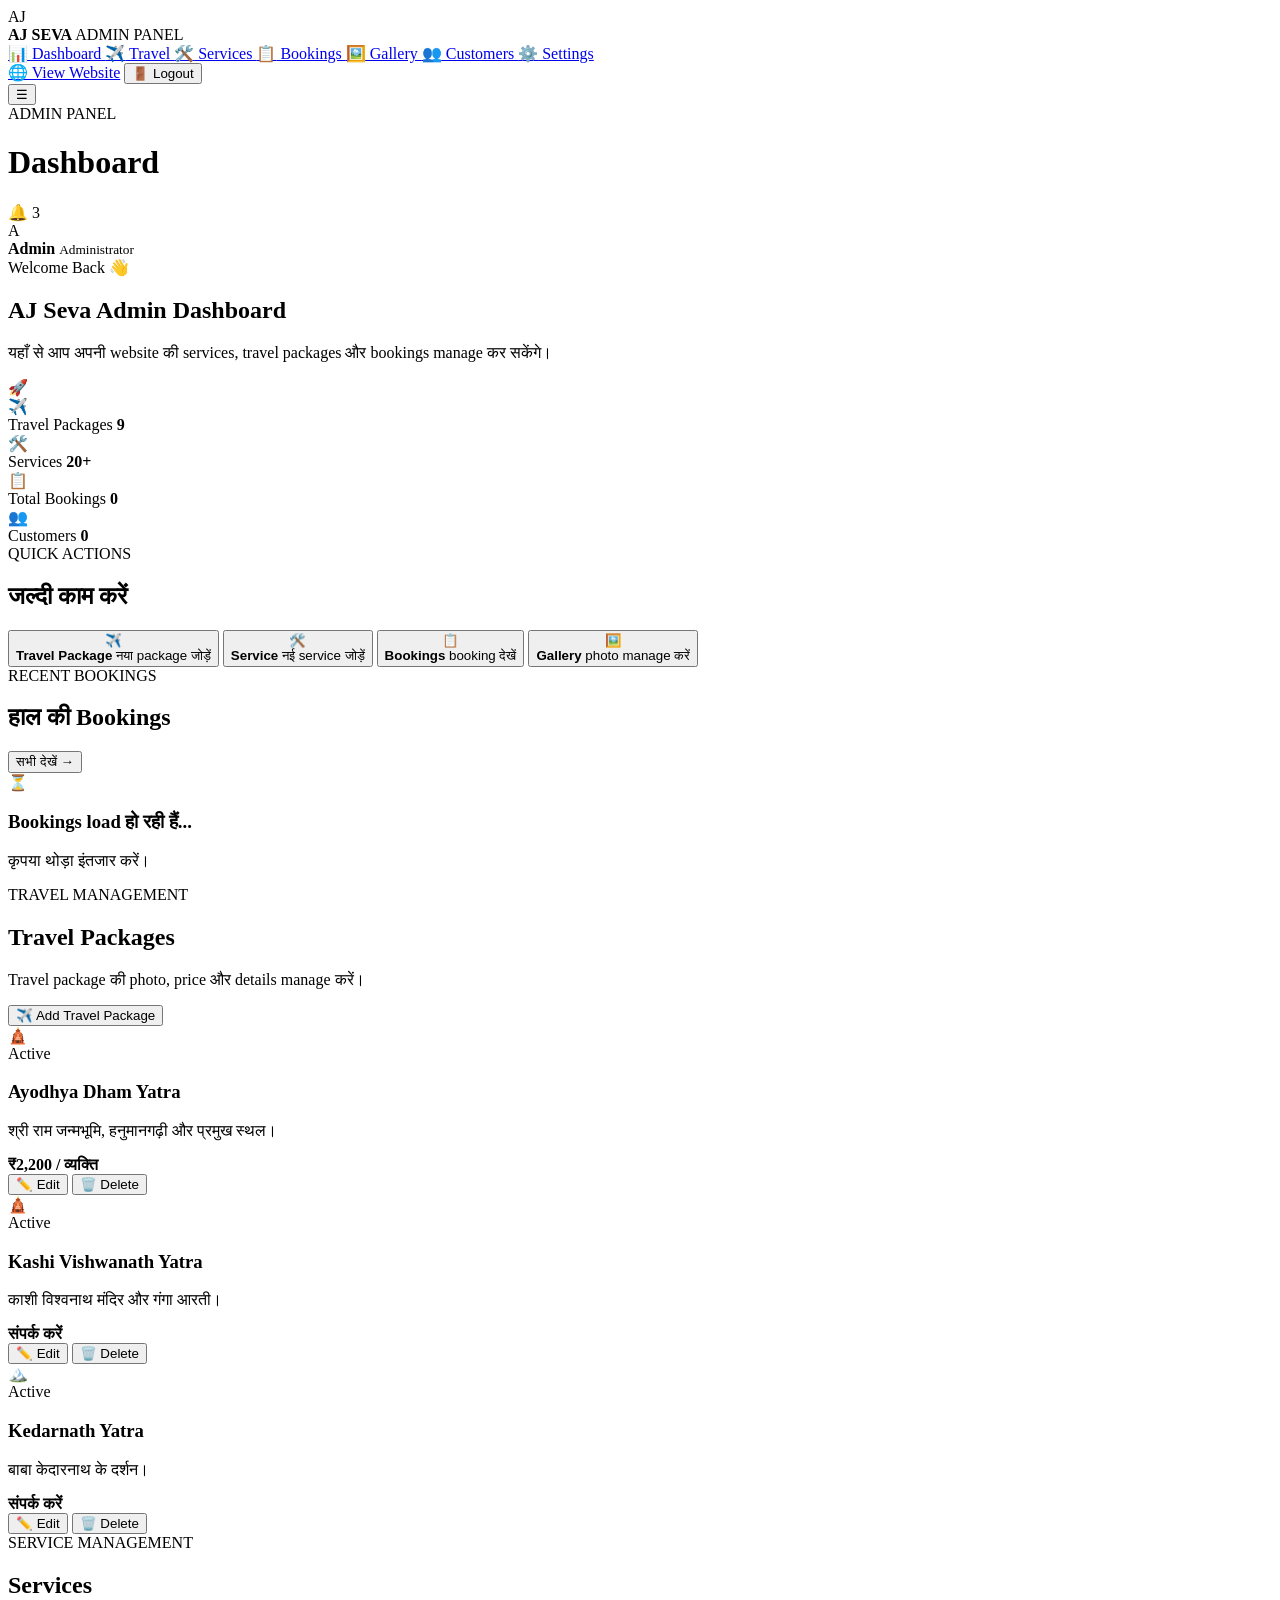
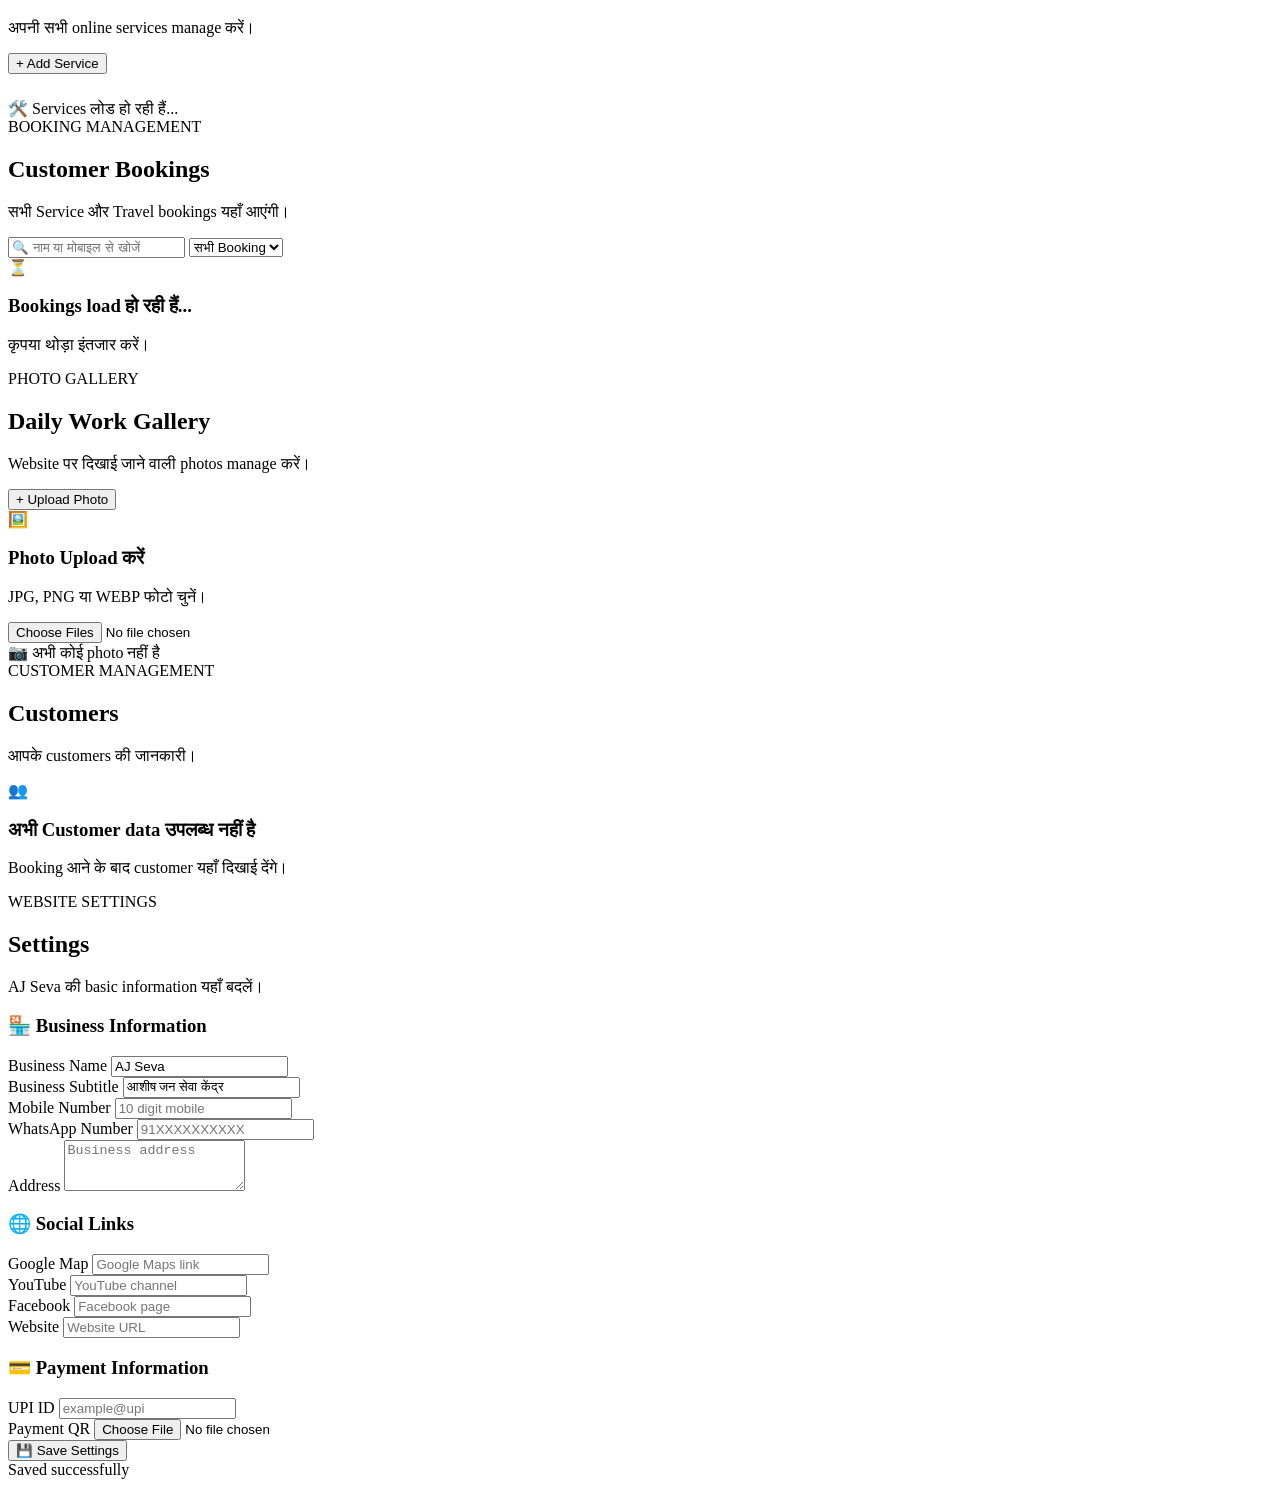
==== admin.html @ e442d659 "Add files via upload" ====
<!DOCTYPE html>
<html lang="hi">

<head>
    <meta charset="UTF-8">
    <meta name="viewport" content="width=device-width, initial-scale=1.0">
    <title>AJ Seva Admin Panel</title>
    <meta name="description" content="AJ Seva Admin Panel">
    <link rel="stylesheet" href="CSS/admin.css">
</head>

<body>

<!-- =====================================================
     ADMIN SIDEBAR
===================================================== -->
<aside class="admin-sidebar" id="adminSidebar">
    <div class="admin-logo">
        <div class="admin-logo-icon">AJ</div>
        <div>
            <strong>AJ SEVA</strong>
            <span>ADMIN PANEL</span>
        </div>
    </div>

    <nav class="admin-nav">
        <a href="#dashboard" class="admin-nav-link active" data-page="dashboard">
            <span>📊</span> Dashboard
        </a>
        <a href="#travel" class="admin-nav-link" data-page="travel">
            <span>✈️</span> Travel
        </a>
        <a href="#services" class="admin-nav-link" data-page="services">
            <span>🛠️</span> Services
        </a>
        <a href="#bookings" class="admin-nav-link" data-page="bookings">
            <span>📋</span> Bookings
        </a>
        <a href="#gallery" class="admin-nav-link" data-page="gallery">
            <span>🖼️</span> Gallery
        </a>
        <a href="#customers" class="admin-nav-link" data-page="customers">
            <span>👥</span> Customers
        </a>
        <a href="#settings" class="admin-nav-link" data-page="settings">
            <span>⚙️</span> Settings
        </a>
    </nav>

    <div class="admin-sidebar-bottom">
        <a href="index.html" target="_blank">🌐 View Website</a>
        <button type="button" id="logoutBtn">🚪 Logout</button>
    </div>
</aside>


<!-- =====================================================
     MAIN AREA
===================================================== -->
<main class="admin-main">

    <!-- =================================================
         TOP BAR
    ================================================== -->
    <header class="admin-topbar">
        <button type="button" class="sidebar-toggle" id="sidebarToggle">☰</button>
        <div class="admin-page-title">
            <span>ADMIN PANEL</span>
            <h1 id="pageTitle">Dashboard</h1>
        </div>

        <div class="admin-profile">
            <div class="admin-notification">
                🔔
                <span>3</span>
            </div>
            <div class="admin-user">
                <div class="admin-user-avatar">A</div>
                <div>
                    <strong>Admin</strong>
                    <small>Administrator</small>
                </div>
            </div>
        </div>
    </header>


    <!-- =================================================
         CONTENT
    ================================================== -->
    <div class="admin-content">

        <!-- =================================================
             DASHBOARD PAGE
        ================================================== -->
        <section class="admin-page active" id="page-dashboard">
            <div class="welcome-box">
                <div>
                    <span>Welcome Back 👋</span>
                    <h2>AJ Seva Admin Dashboard</h2>
                    <p>यहाँ से आप अपनी website की services, travel packages और bookings manage कर सकेंगे।</p>
                </div>
                <div class="welcome-icon">🚀</div>
            </div>

            <!-- STAT CARDS -->
            <div class="stats-grid">
                <div class="stat-card">
                    <div class="stat-icon travel">✈️</div>
                    <div>
                        <span>Travel Packages</span>
                        <strong id="travelCount">9</strong>
                    </div>
                </div>
                <div class="stat-card">
                    <div class="stat-icon services">🛠️</div>
                    <div>
                        <span>Services</span>
                        <strong id="serviceCount">20+</strong>
                    </div>
                </div>
                <div class="stat-card">
                    <div class="stat-icon bookings">📋</div>
                    <div>
                        <span>Total Bookings</span>
                        <strong id="bookingCount">0</strong>
                    </div>
                </div>
                <div class="stat-card">
                    <div class="stat-icon customers">👥</div>
                    <div>
                        <span>Customers</span>
                        <strong id="customerCount">0</strong>
                    </div>
                </div>
            </div>

            <!-- QUICK ACTIONS -->
            <div class="section-heading">
                <div>
                    <span>QUICK ACTIONS</span>
                    <h2>जल्दी काम करें</h2>
                </div>
            </div>

            <div class="quick-grid">
                <button type="button" class="quick-card" data-page="travel">
                    <div>✈️</div>
                    <strong>Travel Package</strong>
                    <span>नया package जोड़ें</span>
                </button>
                <button type="button" class="quick-card" data-page="services">
                    <div>🛠️</div>
                    <strong>Service</strong>
                    <span>नई service जोड़ें</span>
                </button>
                <button type="button" class="quick-card" data-page="bookings">
                    <div>📋</div>
                    <strong>Bookings</strong>
                    <span>booking देखें</span>
                </button>
                <button type="button" class="quick-card" data-page="gallery">
                    <div>🖼️</div>
                    <strong>Gallery</strong>
                    <span>photo manage करें</span>
                </button>
            </div>

            <!-- RECENT BOOKINGS -->
            <div class="section-heading recent-heading">
                <div>
                    <span>RECENT BOOKINGS</span>
                    <h2>हाल की Bookings</h2>
                </div>
                <button type="button" class="view-all-btn" data-page="bookings">सभी देखें →</button>
            </div>

            <div class="table-card" id="dashboardRecentBookings">
    <div class="empty-state">
        <div>⏳</div>
        <h3>Bookings load हो रही हैं...</h3>
        <p>कृपया थोड़ा इंतजार करें।</p>
    </div>
</div>
        </section>


        <!-- =================================================
             TRAVEL PAGE
        ================================================== -->
        <section class="admin-page" id="page-travel">
            <div class="page-header-row">
                <div>
                    <span>TRAVEL MANAGEMENT</span>
                    <h2>Travel Packages</h2>
                    <p>Travel package की photo, price और details manage करें।</p>
                </div>
                <button type="button" class="primary-btn" id="addTravelBtn">
                    ✈️ Add Travel Package
                </button>
            </div>

            <div class="admin-form-card" id="travelFormCard" style="display:none;">
                <div class="form-card-header">
                    <div>
                        <span>NEW PACKAGE</span>
                        <h3>Travel Package जोड़ें</h3>
                    </div>
                    <button type="button" class="close-form" id="closeTravelForm">×</button>
                </div>

                <form id="travelForm">
                    <div class="admin-form-grid">
                        <div class="admin-form-group">
                            <label for="travelName">Package Name *</label>
                            <input type="text" id="travelName" placeholder="जैसे Ayodhya Dham Yatra" required>
                        </div>
                        <div class="admin-form-group">
                            <label for="travelPrice">Price *</label>
                            <input type="number" id="travelPrice" placeholder="2200" required>
                        </div>
                        <div class="admin-form-group">
                            <label for="travelFrom">Starting Place</label>
                            <input type="text" id="travelFrom" placeholder="Ballia">
                        </div>
                        <div class="admin-form-group">
                            <label for="travelLocation">Travel Location</label>
                            <input type="text" id="travelLocation" placeholder="Ayodhya">
                        </div>
                        <div class="admin-form-group full">
                            <label for="travelDescription">Description *</label>
                            <textarea id="travelDescription" rows="4" placeholder="Package की पूरी जानकारी" required></textarea>
                        </div>
                        <div class="admin-form-group">
                            <label for="travelImage">Package Photo</label>
                            <input type="file" id="travelImage" accept="image/*">
                        </div>
                        <div class="admin-form-group">
                            <label for="travelStatus">Status</label>
                            <select id="travelStatus">
                                <option value="active">Active</option>
                                <option value="inactive">Inactive</option>
                            </select>
                        </div>
                    </div>

                    <div class="form-actions">
                        <button type="button" class="secondary-btn" id="cancelTravel">Cancel</button>
                        <button type="submit" class="primary-btn">Save Package</button>
                    </div>
                </form>
            </div>

            <!-- TRAVEL LIST -->
            <div class="admin-list-grid" id="travelList">
                <div class="package-admin-card">
                    <div class="package-admin-image">🛕</div>
                    <div class="package-admin-content">
                        <span class="status active">Active</span>
                        <h3>Ayodhya Dham Yatra</h3>
                        <p>श्री राम जन्मभूमि, हनुमानगढ़ी और प्रमुख स्थल।</p>
                        <strong>₹2,200 / व्यक्ति</strong>
                        <div class="card-actions">
                            <button type="button">✏️ Edit</button>
                            <button type="button" class="delete-btn">🗑️ Delete</button>
                        </div>
                    </div>
                </div>

                <div class="package-admin-card">
                    <div class="package-admin-image">🛕</div>
                    <div class="package-admin-content">
                        <span class="status active">Active</span>
                        <h3>Kashi Vishwanath Yatra</h3>
                        <p>काशी विश्वनाथ मंदिर और गंगा आरती।</p>
                        <strong>संपर्क करें</strong>
                        <div class="card-actions">
                            <button type="button">✏️ Edit</button>
                            <button type="button" class="delete-btn">🗑️ Delete</button>
                        </div>
                    </div>
                </div>

                <div class="package-admin-card">
                    <div class="package-admin-image">🏔️</div>
                    <div class="package-admin-content">
                        <span class="status active">Active</span>
                        <h3>Kedarnath Yatra</h3>
                        <p>बाबा केदारनाथ के दर्शन।</p>
                        <strong>संपर्क करें</strong>
                        <div class="card-actions">
                            <button type="button">✏️ Edit</button>
                            <button type="button" class="delete-btn">🗑️ Delete</button>
                        </div>
                    </div>
                </div>
            </div>
        </section>


       <!-- =================================================
     SERVICES PAGE
================================================= -->

<section
    class="admin-page"
    id="page-services"
>

    <div class="page-header-row">

        <div>

            <span>
                SERVICE MANAGEMENT
            </span>

            <h2>
                Services
            </h2>

            <p>
                अपनी सभी online services manage करें।
            </p>

        </div>


        <button
            type="button"
            class="primary-btn"
            id="addServiceBtn"
        >
            + Add Service
        </button>

    </div>


    <!-- =================================================
         ADD / EDIT SERVICE FORM
    ================================================== -->

    <div
        class="admin-form-card"
        id="serviceFormCard"
        style="display:none;"
    >

        <div class="form-card-header">

            <div>

                <span>
                    SERVICE MANAGEMENT
                </span>

                <h3 id="serviceFormTitle">
                    Service जोड़ें
                </h3>

            </div>


            <button
                type="button"
                class="close-form"
                id="closeServiceForm"
            >
                ×
            </button>

        </div>


        <form id="serviceForm">

            <div class="admin-form-grid">


                <!-- SERVICE NAME -->

                <div class="admin-form-group">

                    <label
                        for="serviceName"
                    >
                        Service Name *
                    </label>

                    <input
                        type="text"
                        id="serviceName"
                        placeholder="जैसे PAN Card"
                        required
                    >

                </div>


                <!-- PRICE -->

                <div class="admin-form-group">

                    <label
                        for="servicePrice"
                    >
                        Price
                    </label>

                    <input
                        type="number"
                        id="servicePrice"
                        placeholder="100"
                        min="0"
                    >

                </div>


                <!-- DESCRIPTION -->

                <div
                    class="admin-form-group full"
                >

                    <label
                        for="serviceDescription"
                    >
                        Description
                    </label>

                    <textarea
                        id="serviceDescription"
                        rows="4"
                        placeholder="Service की जानकारी"
                    ></textarea>

                </div>


                <!-- PHOTO -->

                <div
                    class="admin-form-group"
                >

                    <label
                        for="serviceImage"
                    >
                        Service Photo
                    </label>

                    <input
                        type="file"
                        id="serviceImage"
                        accept="image/*"
                    >

                    <small>
                        JPG, PNG या WEBP फोटो चुनें।
                    </small>

                </div>


                <!-- STATUS -->

                <div
                    class="admin-form-group"
                >

                    <label
                        for="serviceStatus"
                    >
                        Status
                    </label>

                    <select
                        id="serviceStatus"
                    >

                        <option
                            value="active"
                        >
                            Active
                        </option>

                        <option
                            value="inactive"
                        >
                            Inactive
                        </option>

                    </select>

                </div>

            </div>


            <!-- FORM BUTTONS -->

            <div class="form-actions">

                <button
                    type="button"
                    class="secondary-btn"
                    id="cancelService"
                >
                    Cancel
                </button>


                <button
                    type="submit"
                    class="primary-btn"
                    id="saveServiceBtn"
                >
                    Save Service
                </button>

            </div>

        </form>

    </div>


    <!-- =================================================
         FIREBASE SERVICES LIST
    ================================================== -->

    <div
        class="admin-list-grid"
        id="servicesList"
        style="margin-top:25px;"
    >

        <div
            class="gallery-placeholder"
        >

            🛠️

            <span>
                Services लोड हो रही हैं...
            </span>

        </div>

    </div>


</section>


        <!-- =================================================
             BOOKINGS PAGE
        ================================================== -->
        <section class="admin-page" id="page-bookings">
            <div class="page-header-row">
                <div>
                    <span>BOOKING MANAGEMENT</span>
                    <h2>Customer Bookings</h2>
                    <p>सभी Service और Travel bookings यहाँ आएंगी।</p>
                </div>
            </div>

            <div class="booking-filters">
                <input type="search" id="bookingSearch" placeholder="🔍 नाम या मोबाइल से खोजें">
                <select id="bookingStatusFilter">
                    <option value="all">सभी Booking</option>
                    <option value="new">New</option>
                    <option value="confirmed">Confirmed</option>
                    <option value="completed">Completed</option>
                    <option value="cancelled">Cancelled</option>
                </select>
            </div>

            <!-- RECENT BOOKINGS -->
<div class="table-card" id="recentBookings">
    <div class="empty-state">
        <div>⏳</div>
        <h3>Bookings load हो रही हैं...</h3>
        <p>कृपया थोड़ा इंतजार करें।</p>
    </div>
</div>
        </section>


        <!-- =================================================
             GALLERY PAGE
        ================================================== -->
        <section class="admin-page" id="page-gallery">
            <div class="page-header-row">
                <div>
                    <span>PHOTO GALLERY</span>
                    <h2>Daily Work Gallery</h2>
                    <p>Website पर दिखाई जाने वाली photos manage करें।</p>
                </div>
                <button type="button" class="primary-btn" id="galleryUploadBtn">+ Upload Photo</button>
            </div>

            <div class="upload-box">
                <div class="upload-icon">🖼️</div>
                <h3>Photo Upload करें</h3>
                <p>JPG, PNG या WEBP फोटो चुनें।</p>
                <input type="file" id="galleryFile" accept="image/*" multiple>
            </div>

            <div class="gallery-admin-grid" id="galleryGrid">
                <div class="gallery-placeholder">
                    📷
                    <span>अभी कोई photo नहीं है</span>
                </div>
            </div>
        </section>


        <!-- =================================================
             CUSTOMERS PAGE
        ================================================== -->
        <section class="admin-page" id="page-customers">
            <div class="page-header-row">
                <div>
                    <span>CUSTOMER MANAGEMENT</span>
                    <h2>Customers</h2>
                    <p>आपके customers की जानकारी।</p>
                </div>
            </div>

            <div class="customer-empty">
                <div>👥</div>
                <h3>अभी Customer data उपलब्ध नहीं है</h3>
                <p>Booking आने के बाद customer यहाँ दिखाई देंगे।</p>
            </div>
        </section>


        <!-- =================================================
             SETTINGS PAGE
        ================================================== -->
        <section class="admin-page" id="page-settings">
            <div class="page-header-row">
                <div>
                    <span>WEBSITE SETTINGS</span>
                    <h2>Settings</h2>
                    <p>AJ Seva की basic information यहाँ बदलें।</p>
                </div>
            </div>

            <div class="settings-card">
                <div class="settings-section">
                    <h3>🏪 Business Information</h3>
                    <div class="admin-form-grid">
                        <div class="admin-form-group">
                            <label for="settingBizName">Business Name</label>
                            <input type="text" id="settingBizName" value="AJ Seva">
                        </div>
                        <div class="admin-form-group">
                            <label for="settingBizSubtitle">Business Subtitle</label>
                            <input type="text" id="settingBizSubtitle" value="आशीष जन सेवा केंद्र">
                        </div>
                        <div class="admin-form-group">
                            <label for="settingMobile">Mobile Number</label>
                            <input type="tel" id="settingMobile" placeholder="10 digit mobile">
                        </div>
                        <div class="admin-form-group">
                            <label for="settingWhatsapp">WhatsApp Number</label>
                            <input type="tel" id="settingWhatsapp" placeholder="91XXXXXXXXXX">
                        </div>
                        <div class="admin-form-group full">
                            <label for="settingAddress">Address</label>
                            <textarea id="settingAddress" rows="3" placeholder="Business address"></textarea>
                        </div>
                    </div>
                </div>

                <div class="settings-section">
                    <h3>🌐 Social Links</h3>
                    <div class="admin-form-grid">
                        <div class="admin-form-group">
                            <label for="settingGmap">Google Map</label>
                            <input type="url" id="settingGmap" placeholder="Google Maps link">
                        </div>
                        <div class="admin-form-group">
                            <label for="settingYoutube">YouTube</label>
                            <input type="url" id="settingYoutube" placeholder="YouTube channel">
                        </div>
                        <div class="admin-form-group">
                            <label for="settingFacebook">Facebook</label>
                            <input type="url" id="settingFacebook" placeholder="Facebook page">
                        </div>
                        <div class="admin-form-group">
                            <label for="settingWebsite">Website</label>
                            <input type="url" id="settingWebsite" placeholder="Website URL">
                        </div>
                    </div>
                </div>

                <div class="settings-section">
                    <h3>💳 Payment Information</h3>
                    <div class="admin-form-grid">
                        <div class="admin-form-group">
                            <label for="settingUpi">UPI ID</label>
                            <input type="text" id="settingUpi" placeholder="example@upi">
                        </div>
                        <div class="admin-form-group">
                            <label for="settingQr">Payment QR</label>
                            <input type="file" id="settingQr" accept="image/*">
                        </div>
                    </div>
                </div>

                <div class="settings-save">
                    <button type="button" class="primary-btn">💾 Save Settings</button>
                </div>
            </div>
        </section>

    </div>
</main>


<!-- =====================================================
     TOAST
===================================================== -->
<div class="admin-toast" id="adminToast">
    <span id="toastMessage">Saved successfully</span>
</div>

<script type="module" src="JS/firebase-config.js"></script>
<script type="module" src="JS/admin.js"></script>

<!-- =========================================================
     AJ SEVA SERVICE DATABASE REPAIR
     - Firebase services collection को सही count करता है
     - पहली बार collection खाली होने पर 25 default services बनाता है
     - Admin Services list को refresh करता है
========================================================= -->
<script type="module">

import {
    db,
    collection,
    getDocs,
    addDoc,
    updateDoc,
    deleteDoc,
    doc,
    serverTimestamp
} from "./JS/firebase-config.js";

const SERVICES_COLLECTION = "services";

const DEFAULT_SERVICES = [
    {
        name: "PAN Card",
        price: 110,
        description: "नया PAN Card / Correction",
        icon: "🪪"
    },
    {
        name: "Aadhaar Card",
        price: 50,
        description: "Aadhaar से संबंधित सेवाएँ",
        icon: "🆔"
    },
    {
        name: "आय प्रमाण पत्र",
        price: 50,
        description: "Income Certificate आवेदन",
        icon: "📄"
    },
    {
        name: "जाति प्रमाण पत्र",
        price: 50,
        description: "Caste Certificate आवेदन",
        icon: "📜"
    },
    {
        name: "निवास प्रमाण पत्र",
        price: 50,
        description: "Residence Certificate आवेदन",
        icon: "🏠"
    },
    {
        name: "वोटर कार्ड",
        price: 50,
        description: "Voter ID आवेदन / Correction",
        icon: "🗳️"
    },
    {
        name: "ई-श्रम कार्ड",
        price: 50,
        description: "e-Shram Card पंजीकरण",
        icon: "👷"
    },
    {
        name: "आयुष्मान कार्ड",
        price: 50,
        description: "Ayushman Card आवेदन / डाउनलोड",
        icon: "🏥"
    },
    {
        name: "आभा कार्ड",
        price: 50,
        description: "ABHA Health ID बनवाएँ",
        icon: "❤️"
    },
    {
        name: "राशन कार्ड",
        price: 100,
        description: "Ration Card आवेदन / Correction",
        icon: "🛒"
    },
    {
        name: "PVC Aadhaar Card",
        price: 100,
        description: "PVC Aadhaar Card Order",
        icon: "💳"
    },
    {
        name: "EPFO / PF सेवा",
        price: 100,
        description: "PF Balance, Claim और Withdrawal सहायता",
        icon: "💼"
    },
    {
        name: "Passport सेवा",
        price: 150,
        description: "Passport आवेदन में सहायता",
        icon: "🛂"
    },
    {
        name: "Driving Licence",
        price: 150,
        description: "Driving Licence आवेदन / Renewal",
        icon: "🚗"
    },
    {
        name: "जन्म प्रमाण पत्र",
        price: 100,
        description: "Birth Certificate आवेदन",
        icon: "👶"
    },
    {
        name: "मृत्यु प्रमाण पत्र",
        price: 100,
        description: "Death Certificate आवेदन",
        icon: "📄"
    },
    {
        name: "पुलिस Character Certificate",
        price: 100,
        description: "Police Character Certificate आवेदन",
        icon: "👮"
    },
    {
        name: "Online FIR",
        price: 100,
        description: "Online FIR आवेदन में सहायता",
        icon: "🚔"
    },
    {
        name: "New Labour Card",
        price: 100,
        description: "Labour Card आवेदन",
        icon: "🧑‍🔧"
    },
    {
        name: "SBM Toilet Application",
        price: 100,
        description: "Swachh Bharat Toilet Application",
        icon: "🚽"
    },
    {
        name: "PM Kisan",
        price: 50,
        description: "PM Kisan Registration / Update",
        icon: "🌾"
    },
    {
        name: "PM Vishwakarma",
        price: 100,
        description: "PM Vishwakarma Registration",
        icon: "🔨"
    },
    {
        name: "Life Certificate",
        price: 100,
        description: "Digital Life Certificate सेवा",
        icon: "📋"
    },
    {
        name: "Resume / Biodata",
        price: 100,
        description: "Professional Resume / Biodata बनवाएँ",
        icon: "📝"
    },
    {
        name: "Railway / Bus / Flight Ticket",
        price: 50,
        description: "Train, Bus और Flight Ticket Booking सहायता",
        icon: "🎫"
    }
];

function escapeHTML(value) {
    return String(value ?? "")
        .replace(/&/g, "&amp;")
        .replace(/</g, "&lt;")
        .replace(/>/g, "&gt;")
        .replace(/"/g, "&quot;")
        .replace(/'/g, "&#039;");
}

function formatPrice(value) {
    const n = Number(value);
    return Number.isFinite(n) && n > 0
        ? "₹" + n.toLocaleString("en-IN")
        : "संपर्क करें";
}

function setServiceCount(count) {
    const el = document.getElementById("serviceCount");
    if (el) {
        el.textContent = String(count);
    }
}

function showToast(message) {
    const toast = document.getElementById("adminToast");
    const msg = document.getElementById("toastMessage");

    if (msg) msg.textContent = message;
    if (toast) {
        toast.classList.add("show");
        setTimeout(() => toast.classList.remove("show"), 2500);
    }
}

async function readServices() {
    const snap = await getDocs(
        collection(db, SERVICES_COLLECTION)
    );

    return snap.docs.map(item => ({
        id: item.id,
        ...item.data()
    }));
}

async function createDefaultServicesIfEmpty() {
    let items = await readServices();

    if (items.length > 0) {
        return items;
    }

    console.log("AJ SEVA: services collection खाली है। 25 services बनाई जा रही हैं...");

    for (const service of DEFAULT_SERVICES) {
        await addDoc(
            collection(db, SERVICES_COLLECTION),
            {
                name: service.name,
                serviceName: service.name,
                title: service.name,
                price: Number(service.price),
                description: service.description,
                serviceDescription: service.description,
                icon: service.icon,
                emoji: service.icon,
                status: "active",
                createdAt: serverTimestamp(),
                updatedAt: serverTimestamp()
            }
        );
    }

    items = await readServices();

    return items;
}

function renderServiceList(items) {
    const list = document.getElementById("servicesList");

    if (!list) return;

    if (!items.length) {
        list.innerHTML = `
            <div class="gallery-placeholder">
                🛠️
                <span>अभी कोई Service उपलब्ध नहीं है</span>
            </div>
        `;
        return;
    }

    const sorted = [...items].sort((a, b) =>
        String(a.name || a.serviceName || a.title || "")
            .localeCompare(
                String(b.name || b.serviceName || b.title || ""),
                "hi"
            )
    );

    list.innerHTML = sorted.map(item => {
        const name =
            item.name ||
            item.serviceName ||
            item.title ||
            "Service";

        const description =
            item.description ||
            item.serviceDescription ||
            item.details ||
            "Service की जानकारी के लिए संपर्क करें।";

        const price = Number(item.price || 0);

        const icon =
            item.icon ||
            item.emoji ||
            "🛠️";

        const status =
            item.status === "inactive"
                ? "inactive"
                : "active";

        return `
            <div class="package-admin-card service-admin-card">

                <div class="package-admin-image">
                    ${escapeHTML(icon)}
                </div>

                <div class="package-admin-content">

                    <span class="status ${status}">
                        ${status === "active" ? "Active" : "Inactive"}
                    </span>

                    <h3>
                        ${escapeHTML(name)}
                    </h3>

                    <p>
                        ${escapeHTML(description)}
                    </p>

                    <strong>
                        ${escapeHTML(formatPrice(price))}
                    </strong>

                    <div class="card-actions">

                        <button
                            type="button"
                            class="aj-edit-service"
                            data-id="${escapeHTML(item.id)}"
                        >
                            ✏️ Edit
                        </button>

                        <button
                            type="button"
                            class="delete-btn aj-delete-service"
                            data-id="${escapeHTML(item.id)}"
                        >
                            🗑️ Delete
                        </button>

                    </div>

                </div>

            </div>
        `;
    }).join("");

    list.querySelectorAll(".aj-edit-service").forEach(button => {
        button.addEventListener("click", () => {
            const item = sorted.find(
                service => service.id === button.dataset.id
            );

            if (!item) return;

            const formCard =
                document.getElementById("serviceFormCard");

            if (formCard) {
                formCard.style.display = "block";
            }

            const title =
                document.getElementById("serviceFormTitle");

            if (title) {
                title.textContent = "Service Edit करें";
            }

            const name =
                document.getElementById("serviceName");

            const price =
                document.getElementById("servicePrice");

            const description =
                document.getElementById("serviceDescription");

            const status =
                document.getElementById("serviceStatus");

            if (name) {
                name.value =
                    item.name ||
                    item.serviceName ||
                    item.title ||
                    "";
            }

            if (price) {
                price.value = Number(item.price || 0);
            }

            if (description) {
                description.value =
                    item.description ||
                    item.serviceDescription ||
                    item.details ||
                    "";
            }

            if (status) {
                status.value =
                    item.status === "inactive"
                        ? "inactive"
                        : "active";
            }

            formCard.dataset.editId = item.id;

            formCard.scrollIntoView({
                behavior: "smooth",
                block: "start"
            });
        });
    });

    list.querySelectorAll(".aj-delete-service").forEach(button => {
        button.addEventListener("click", async () => {

            const item = sorted.find(
                service => service.id === button.dataset.id
            );

            if (!item) return;

            const name =
                item.name ||
                item.serviceName ||
                item.title ||
                "Service";

            if (!confirm(
                `"${name}" Service delete करनी है?`
            )) {
                return;
            }

            button.disabled = true;
            button.textContent = "Deleting...";

            try {
                await deleteDoc(
                    doc(
                        db,
                        SERVICES_COLLECTION,
                        button.dataset.id
                    )
                );

                showToast("Service delete हो गई।");

                await refreshServices();

            } catch (error) {
                console.error("SERVICE DELETE ERROR:", error);
                alert(
                    "Service delete नहीं हो पाई। Firebase Rules check करें।"
                );

                button.disabled = false;
                button.textContent = "🗑️ Delete";
            }
        });
    });
}

async function refreshServices() {
    try {
        const items = await readServices();

        setServiceCount(items.length);

        renderServiceList(items);

        console.log(
            "AJ SEVA SERVICE COUNT:",
            items.length
        );

        return items;
    } catch (error) {
        console.error(
            "AJ SEVA SERVICE READ ERROR:",
            error
        );

        const countEl =
            document.getElementById("serviceCount");

        if (countEl) {
            countEl.textContent = "0";
        }

        const list =
            document.getElementById("servicesList");

        if (list) {
            list.innerHTML = `
                <div class="gallery-placeholder">
                    ⚠️
                    <span>
                        Services load नहीं हो पाईं।
                        Firebase Rules / connection check करें।
                    </span>
                </div>
            `;
        }

        return [];
    }
}

/* =========================================================
   SERVICE FORM SAVE
========================================================= */

function installServiceFormFix() {
    const form =
        document.getElementById("serviceForm");

    if (!form || form.dataset.ajRepairInstalled === "1") {
        return;
    }

    form.dataset.ajRepairInstalled = "1";

    form.addEventListener("submit", async event => {

        event.preventDefault();

        const nameInput =
            document.getElementById("serviceName");

        const priceInput =
            document.getElementById("servicePrice");

        const descriptionInput =
            document.getElementById("serviceDescription");

        const statusInput =
            document.getElementById("serviceStatus");

        const formCard =
            document.getElementById("serviceFormCard");

        const saveButton =
            document.getElementById("saveServiceBtn");

        const name =
            nameInput?.value.trim() || "";

        const price =
            Number(priceInput?.value || 0);

        const description =
            descriptionInput?.value.trim() || "";

        const status =
            statusInput?.value || "active";

        const editId =
            formCard?.dataset?.editId || "";

        if (!name) {
            alert("Service Name डालें।");
            return;
        }

        if (!Number.isFinite(price) || price < 0) {
            alert("सही Price डालें।");
            return;
        }

        if (saveButton) {
            saveButton.disabled = true;
            saveButton.textContent =
                editId
                    ? "⏳ Updating..."
                    : "⏳ Saving...";
        }

        try {

            const data = {
                name: name,
                serviceName: name,
                title: name,
                price: price,
                description: description,
                serviceDescription: description,
                status: status,
                updatedAt: serverTimestamp()
            };

            if (editId) {

                await updateDoc(
                    doc(
                        db,
                        SERVICES_COLLECTION,
                        editId
                    ),
                    data
                );

                showToast("Service update हो गई।");

            } else {

                await addDoc(
                    collection(
                        db,
                        SERVICES_COLLECTION
                    ),
                    {
                        ...data,
                        icon: "🛠️",
                        emoji: "🛠️",
                        createdAt: serverTimestamp()
                    }
                );

                showToast("नई Service save हो गई।");
            }

            if (formCard) {
                delete formCard.dataset.editId;
                formCard.style.display = "none";
            }

            if (nameInput) nameInput.value = "";
            if (priceInput) priceInput.value = "";
            if (descriptionInput) descriptionInput.value = "";
            if (statusInput) statusInput.value = "active";

            const title =
                document.getElementById("serviceFormTitle");

            if (title) {
                title.textContent = "Service जोड़ें";
            }

            await refreshServices();

        } catch (error) {

            console.error(
                "SERVICE SAVE ERROR:",
                error
            );

            alert(
                "Service save नहीं हो पाई। Firebase Rules / connection check करें।"
            );

        } finally {

            if (saveButton) {
                saveButton.disabled = false;
                saveButton.textContent =
                    "Save Service";
            }
        }
    });
}

/* =========================================================
   FORM BUTTONS
========================================================= */

function installServiceFormButtons() {

    const addButton =
        document.getElementById("addServiceBtn");

    const closeButton =
        document.getElementById("closeServiceForm");

    const cancelButton =
        document.getElementById("cancelService");

    const formCard =
        document.getElementById("serviceFormCard");

    const title =
        document.getElementById("serviceFormTitle");

    const name =
        document.getElementById("serviceName");

    const price =
        document.getElementById("servicePrice");

    const description =
        document.getElementById("serviceDescription");

    const status =
        document.getElementById("serviceStatus");

    function resetForm() {

        if (formCard) {
            delete formCard.dataset.editId;
            formCard.style.display = "none";
        }

        if (title) {
            title.textContent = "Service जोड़ें";
        }

        if (name) name.value = "";
        if (price) price.value = "";
        if (description) description.value = "";
        if (status) status.value = "active";
    }

    if (addButton && addButton.dataset.ajRepairInstalled !== "1") {

        addButton.dataset.ajRepairInstalled = "1";

        addButton.addEventListener("click", () => {

            if (formCard) {
                formCard.style.display = "block";
            }

            if (title) {
                title.textContent = "Service जोड़ें";
            }

            if (name) name.value = "";
            if (price) price.value = "";
            if (description) description.value = "";
            if (status) status.value = "active";

            if (formCard) {
                delete formCard.dataset.editId;

                formCard.scrollIntoView({
                    behavior: "smooth",
                    block: "start"
                });
            }
        });
    }

    if (closeButton && closeButton.dataset.ajRepairInstalled !== "1") {
        closeButton.dataset.ajRepairInstalled = "1";
        closeButton.addEventListener("click", resetForm);
    }

    if (cancelButton && cancelButton.dataset.ajRepairInstalled !== "1") {
        cancelButton.dataset.ajRepairInstalled = "1";
        cancelButton.addEventListener("click", resetForm);
    }
}

/* =========================================================
   INITIALIZE
========================================================= */

async function initAJSevaServices() {

    try {

        console.log(
            "========================================"
        );

        console.log(
            "AJ SEVA ADMIN SERVICE SYSTEM"
        );

        console.log(
            "Checking Firestore services..."
        );

        const items =
            await createDefaultServicesIfEmpty();

        setServiceCount(items.length);

        renderServiceList(items);

        installServiceFormFix();

        installServiceFormButtons();

        console.log(
            "AJ SEVA SERVICES READY:",
            items.length
        );

    } catch (error) {

        console.error(
            "AJ SEVA SERVICE INITIALIZATION ERROR:",
            error
        );

        /*
         * Firebase write/read error होने पर भी
         * existing dashboard count को गलत 20+ पर नहीं रहने देंगे।
         */
        setServiceCount(0);

        const list =
            document.getElementById("servicesList");

        if (list) {
            list.innerHTML = `
                <div class="gallery-placeholder">
                    ⚠️
                    <span>
                        Services Firebase से load नहीं हो पाईं।
                        Console में error देखें।
                    </span>
                </div>
            `;
        }

        installServiceFormFix();
        installServiceFormButtons();
    }
}

/*
 * admin.js module के बाद यह script चल रहा है,
 * इसलिए थोड़ी देर बाद एक बार फिर refresh करके
 * count/list को final Firebase data से sync करते हैं।
 */
window.addEventListener("load", () => {

    setTimeout(() => {

        initAJSevaServices();

    }, 300);

});

</script>


</body>
</html>
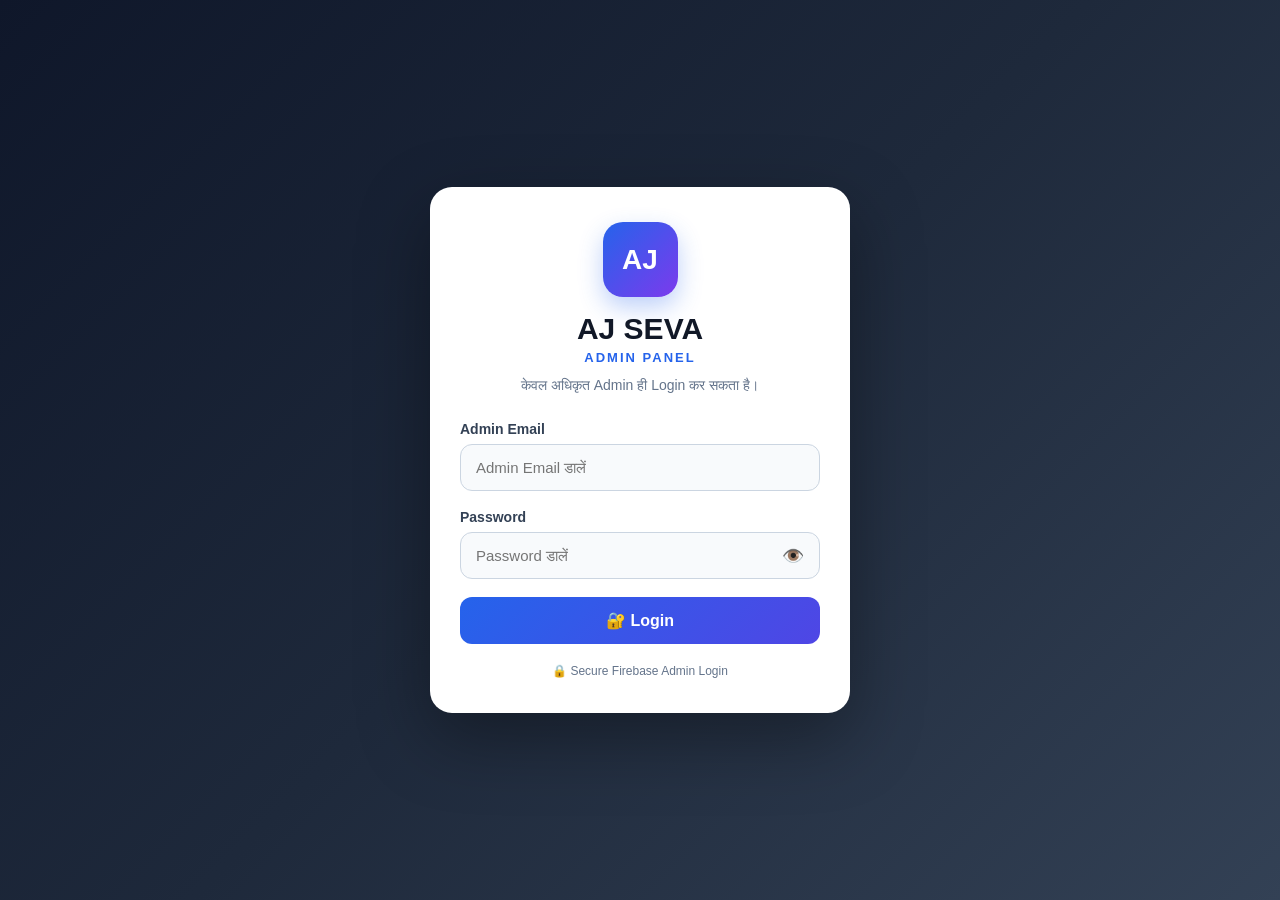
==== commit b69cadb1: "Add files via upload" ====
--- a/admin.html
+++ b/admin.html
@@ -1,306 +1,1052 @@
 <!DOCTYPE html>
 <html lang="hi">
-
 <head>
     <meta charset="UTF-8">
     <meta name="viewport" content="width=device-width, initial-scale=1.0">
+
     <title>AJ Seva Admin Panel</title>
     <meta name="description" content="AJ Seva Admin Panel">
+
     <link rel="stylesheet" href="CSS/admin.css">
+
+    <style>
+        /* =====================================================
+           AJ SEVA LOGIN
+        ===================================================== */
+
+        .admin-login-screen {
+            position: fixed;
+            inset: 0;
+            z-index: 999999;
+            display: flex;
+            align-items: center;
+            justify-content: center;
+            min-height: 100vh;
+            padding: 20px;
+            background:
+                linear-gradient(
+                    135deg,
+                    #0f172a 0%,
+                    #1e293b 50%,
+                    #334155 100%
+                );
+        }
+
+        .admin-login-box {
+            width: 100%;
+            max-width: 420px;
+            background: #ffffff;
+            border-radius: 22px;
+            padding: 35px 30px;
+            box-shadow: 0 25px 70px rgba(0,0,0,0.35);
+            text-align: center;
+        }
+
+        .admin-login-logo {
+            display: flex;
+            justify-content: center;
+            margin-bottom: 15px;
+        }
+
+        .admin-login-icon {
+            width: 75px;
+            height: 75px;
+            border-radius: 20px;
+            display: flex;
+            align-items: center;
+            justify-content: center;
+            font-size: 28px;
+            font-weight: 800;
+            color: #ffffff;
+            background: linear-gradient(135deg,#2563eb,#7c3aed);
+            box-shadow: 0 10px 25px rgba(37,99,235,0.30);
+        }
+
+        .admin-login-box h1 {
+            margin: 0;
+            font-size: 30px;
+            font-weight: 800;
+            color: #111827;
+        }
+
+        .admin-login-title {
+            margin: 4px 0 0;
+            font-size: 13px;
+            font-weight: 700;
+            letter-spacing: 2px;
+            color: #2563eb;
+        }
+
+        .admin-login-subtitle {
+            margin: 10px 0 25px;
+            font-size: 14px;
+            line-height: 1.5;
+            color: #64748b;
+        }
+
+        .login-input-group {
+            text-align: left;
+            margin-bottom: 18px;
+        }
+
+        .login-input-group label {
+            display: block;
+            margin-bottom: 7px;
+            font-size: 14px;
+            font-weight: 700;
+            color: #334155;
+        }
+
+        .login-input-group input {
+            width: 100%;
+            box-sizing: border-box;
+            padding: 14px 15px;
+            border: 1px solid #cbd5e1;
+            border-radius: 12px;
+            outline: none;
+            font-size: 15px;
+            background: #f8fafc;
+            transition: 0.2s;
+        }
+
+        .login-input-group input:focus {
+            border-color: #2563eb;
+            background: #ffffff;
+            box-shadow: 0 0 0 3px rgba(37,99,235,0.10);
+        }
+
+        .password-wrapper {
+            position: relative;
+        }
+
+        .password-wrapper input {
+            padding-right: 50px;
+        }
+
+        .password-toggle {
+            position: absolute;
+            right: 8px;
+            top: 50%;
+            transform: translateY(-50%);
+            border: 0;
+            background: transparent;
+            cursor: pointer;
+            font-size: 18px;
+            padding: 8px;
+        }
+
+        .login-error {
+            display: none;
+            margin-bottom: 15px;
+            padding: 11px 12px;
+            border-radius: 10px;
+            background: #fef2f2;
+            border: 1px solid #fecaca;
+            color: #b91c1c;
+            font-size: 13px;
+            text-align: left;
+        }
+
+        .admin-login-btn {
+            width: 100%;
+            border: 0;
+            border-radius: 12px;
+            padding: 14px;
+            font-size: 16px;
+            font-weight: 700;
+            color: #ffffff;
+            background: linear-gradient(135deg,#2563eb,#4f46e5);
+            cursor: pointer;
+            transition: 0.2s;
+        }
+
+        .admin-login-btn:hover {
+            transform: translateY(-1px);
+            box-shadow: 0 8px 20px rgba(37,99,235,0.25);
+        }
+
+        .admin-login-btn:disabled {
+            opacity: 0.65;
+            cursor: not-allowed;
+            transform: none;
+        }
+
+        .login-security {
+            margin-top: 20px;
+            font-size: 12px;
+            color: #64748b;
+        }
+
+        body.admin-locked .admin-sidebar,
+        body.admin-locked .admin-main {
+            display: none !important;
+        }
+
+        .admin-main {
+            min-height: 100vh;
+        }
+
+        .status.active {
+            color: #166534;
+            background: #dcfce7;
+        }
+
+        .status.inactive {
+            color: #991b1b;
+            background: #fee2e2;
+        }
+
+        .package-admin-image img {
+            width: 100%;
+            height: 100%;
+            object-fit: cover;
+        }
+
+        .admin-loading {
+            text-align: center;
+            padding: 40px 20px;
+            color: #64748b;
+        }
+
+        .empty-box {
+            width: 100%;
+            box-sizing: border-box;
+            background: #fff;
+            border: 1px solid #e5e7eb;
+            border-radius: 18px;
+            padding: 50px 25px;
+            text-align: center;
+            color: #64748b;
+        }
+
+        .empty-box .emoji {
+            font-size: 50px;
+            margin-bottom: 10px;
+        }
+
+        .booking-action-btn {
+            border: 0;
+            border-radius: 10px;
+            padding: 9px 13px;
+            cursor: pointer;
+            font-weight: 700;
+            background: #eef2ff;
+            color: #3730a3;
+        }
+
+        .booking-action-btn.danger {
+            background: #fef2f2;
+            color: #b91c1c;
+        }
+
+        .customer-search-box {
+            margin: 20px 0;
+        }
+
+        .customer-search-box input {
+            width: 100%;
+            box-sizing: border-box;
+            padding: 13px 15px;
+            border: 1px solid #cbd5e1;
+            border-radius: 12px;
+            font-size: 15px;
+        }
+
+        .gallery-admin-card {
+            background: #fff;
+            border: 1px solid #e5e7eb;
+            border-radius: 16px;
+            overflow: hidden;
+        }
+
+        .gallery-admin-card img {
+            display: block;
+            width: 100%;
+            aspect-ratio: 1 / 1;
+            object-fit: cover;
+        }
+
+        .gallery-admin-card .gallery-info {
+            padding: 12px;
+        }
+
+        @media (max-width: 480px) {
+            .admin-login-box {
+                padding: 28px 20px;
+                border-radius: 18px;
+            }
+
+            .admin-login-icon {
+                width: 65px;
+                height: 65px;
+                font-size: 24px;
+            }
+
+            .admin-login-box h1 {
+                font-size: 26px;
+            }
+        }
+    </style>
 </head>
 
-<body>
-
-<!-- =====================================================
-     ADMIN SIDEBAR
-===================================================== -->
+<body class="admin-locked">
+
+<!-- =========================================================
+     LOGIN
+========================================================= -->
+
+<div id="adminLoginScreen" class="admin-login-screen">
+
+    <div class="admin-login-box">
+
+        <div class="admin-login-logo">
+            <div class="admin-login-icon">AJ</div>
+        </div>
+
+        <h1>AJ SEVA</h1>
+
+        <p class="admin-login-title">
+            ADMIN PANEL
+        </p>
+
+        <p class="admin-login-subtitle">
+            केवल अधिकृत Admin ही Login कर सकता है।
+        </p>
+
+        <form id="adminLoginForm">
+
+            <div class="login-input-group">
+
+                <label for="adminEmail">
+                    Admin Email
+                </label>
+
+                <input
+                    type="email"
+                    id="adminEmail"
+                    placeholder="Admin Email डालें"
+                    autocomplete="username"
+                    required
+                >
+
+            </div>
+
+            <div class="login-input-group">
+
+                <label for="adminPassword">
+                    Password
+                </label>
+
+                <div class="password-wrapper">
+
+                    <input
+                        type="password"
+                        id="adminPassword"
+                        placeholder="Password डालें"
+                        autocomplete="current-password"
+                        required
+                    >
+
+                    <button
+                        type="button"
+                        id="togglePassword"
+                        class="password-toggle"
+                    >
+                        👁️
+                    </button>
+
+                </div>
+
+            </div>
+
+            <div
+                id="loginError"
+                class="login-error"
+            ></div>
+
+            <button
+                type="submit"
+                id="adminLoginBtn"
+                class="admin-login-btn"
+            >
+                🔐 Login
+            </button>
+
+        </form>
+
+        <div class="login-security">
+            🔒 Secure Firebase Admin Login
+        </div>
+
+    </div>
+
+</div>
+
+
+<!-- =========================================================
+     SIDEBAR
+========================================================= -->
+
 <aside class="admin-sidebar" id="adminSidebar">
+
     <div class="admin-logo">
-        <div class="admin-logo-icon">AJ</div>
+
+        <div class="admin-logo-icon">
+            AJ
+        </div>
+
         <div>
             <strong>AJ SEVA</strong>
             <span>ADMIN PANEL</span>
         </div>
+
     </div>
 
     <nav class="admin-nav">
-        <a href="#dashboard" class="admin-nav-link active" data-page="dashboard">
-            <span>📊</span> Dashboard
+
+        <a
+            href="#dashboard"
+            class="admin-nav-link active"
+            data-page="dashboard"
+        >
+            <span>📊</span>
+            Dashboard
         </a>
-        <a href="#travel" class="admin-nav-link" data-page="travel">
-            <span>✈️</span> Travel
+
+        <a
+            href="#travel"
+            class="admin-nav-link"
+            data-page="travel"
+        >
+            <span>✈️</span>
+            Travel
         </a>
-        <a href="#services" class="admin-nav-link" data-page="services">
-            <span>🛠️</span> Services
+
+        <a
+            href="#services"
+            class="admin-nav-link"
+            data-page="services"
+        >
+            <span>🛠️</span>
+            Services
         </a>
-        <a href="#bookings" class="admin-nav-link" data-page="bookings">
-            <span>📋</span> Bookings
+
+        <a
+            href="#bookings"
+            class="admin-nav-link"
+            data-page="bookings"
+        >
+            <span>📋</span>
+            Bookings
         </a>
-        <a href="#gallery" class="admin-nav-link" data-page="gallery">
-            <span>🖼️</span> Gallery
+
+        <a
+            href="#gallery"
+            class="admin-nav-link"
+            data-page="gallery"
+        >
+            <span>🖼️</span>
+            Gallery
         </a>
-        <a href="#customers" class="admin-nav-link" data-page="customers">
-            <span>👥</span> Customers
+
+        <a
+            href="#customers"
+            class="admin-nav-link"
+            data-page="customers"
+        >
+            <span>👥</span>
+            Customers
         </a>
-        <a href="#settings" class="admin-nav-link" data-page="settings">
-            <span>⚙️</span> Settings
+
+        <a
+            href="#settings"
+            class="admin-nav-link"
+            data-page="settings"
+        >
+            <span>⚙️</span>
+            Settings
         </a>
+
     </nav>
 
     <div class="admin-sidebar-bottom">
-        <a href="index.html" target="_blank">🌐 View Website</a>
-        <button type="button" id="logoutBtn">🚪 Logout</button>
+
+        <a
+            href="index.html"
+            target="_blank"
+        >
+            🌐 View Website
+        </a>
+
+        <button
+            type="button"
+            id="logoutBtn"
+        >
+            🚪 Logout
+        </button>
+
     </div>
+
 </aside>
 
 
-<!-- =====================================================
-     MAIN AREA
-===================================================== -->
+<!-- =========================================================
+     MAIN
+========================================================= -->
+
 <main class="admin-main">
 
-    <!-- =================================================
-         TOP BAR
-    ================================================== -->
-    <header class="admin-topbar">
-        <button type="button" class="sidebar-toggle" id="sidebarToggle">☰</button>
-        <div class="admin-page-title">
-            <span>ADMIN PANEL</span>
-            <h1 id="pageTitle">Dashboard</h1>
+<header class="admin-topbar">
+
+    <button
+        type="button"
+        class="sidebar-toggle"
+        id="sidebarToggle"
+    >
+        ☰
+    </button>
+
+    <div class="admin-page-title">
+
+        <span>
+            ADMIN PANEL
+        </span>
+
+        <h1 id="pageTitle">
+            Dashboard
+        </h1>
+
+    </div>
+
+    <div class="admin-profile">
+
+        <div class="admin-notification">
+            🔔
         </div>
 
-        <div class="admin-profile">
-            <div class="admin-notification">
-                🔔
-                <span>3</span>
+        <div class="admin-user">
+
+            <div class="admin-user-avatar">
+                A
             </div>
-            <div class="admin-user">
-                <div class="admin-user-avatar">A</div>
-                <div>
-                    <strong>Admin</strong>
-                    <small>Administrator</small>
+
+            <div>
+
+                <strong id="loggedAdminEmail">
+                    Admin
+                </strong>
+
+                <small>
+                    Administrator
+                </small>
+
+            </div>
+
+        </div>
+
+    </div>
+
+</header>
+
+
+<div class="admin-content">
+
+
+<!-- =========================================================
+     DASHBOARD
+========================================================= -->
+
+<section
+    class="admin-page active"
+    id="page-dashboard"
+>
+
+    <div class="welcome-box">
+
+        <div>
+
+            <span>
+                Welcome Back 👋
+            </span>
+
+            <h2>
+                AJ Seva Admin Dashboard
+            </h2>
+
+            <p>
+                यहाँ से आप services, travel packages,
+                bookings और customers manage कर सकते हैं।
+            </p>
+
+        </div>
+
+        <div class="welcome-icon">
+            🚀
+        </div>
+
+    </div>
+
+
+    <div class="stats-grid">
+
+        <div class="stat-card">
+
+            <div class="stat-icon travel">
+                ✈️
+            </div>
+
+            <div>
+
+                <span>
+                    Travel Packages
+                </span>
+
+                <strong id="travelCount">
+                    0
+                </strong>
+
+            </div>
+
+        </div>
+
+
+        <div class="stat-card">
+
+            <div class="stat-icon services">
+                🛠️
+            </div>
+
+            <div>
+
+                <span>
+                    Services
+                </span>
+
+                <strong id="serviceCount">
+                    0
+                </strong>
+
+            </div>
+
+        </div>
+
+
+        <div class="stat-card">
+
+            <div class="stat-icon bookings">
+                📋
+            </div>
+
+            <div>
+
+                <span>
+                    Total Bookings
+                </span>
+
+                <strong id="bookingCount">
+                    0
+                </strong>
+
+            </div>
+
+        </div>
+
+
+        <div class="stat-card">
+
+            <div class="stat-icon customers">
+                👥
+            </div>
+
+            <div>
+
+                <span>
+                    Customers
+                </span>
+
+                <strong id="customerCount">
+                    0
+                </strong>
+
+            </div>
+
+        </div>
+
+    </div>
+
+
+    <div class="section-heading">
+
+        <div>
+
+            <span>
+                QUICK ACTIONS
+            </span>
+
+            <h2>
+                जल्दी काम करें
+            </h2>
+
+        </div>
+
+    </div>
+
+
+    <div class="quick-grid">
+
+        <button
+            type="button"
+            class="quick-card"
+            data-page="travel"
+        >
+            <div>
+                ✈️
+            </div>
+
+            <strong>
+                Travel Package
+            </strong>
+
+            <span>
+                नया package जोड़ें
+            </span>
+        </button>
+
+
+        <button
+            type="button"
+            class="quick-card"
+            data-page="services"
+        >
+            <div>
+                🛠️
+            </div>
+
+            <strong>
+                Service
+            </strong>
+
+            <span>
+                नई service जोड़ें
+            </span>
+        </button>
+
+
+        <button
+            type="button"
+            class="quick-card"
+            data-page="bookings"
+        >
+            <div>
+                📋
+            </div>
+
+            <strong>
+                Bookings
+            </strong>
+
+            <span>
+                booking देखें
+            </span>
+        </button>
+
+
+        <button
+            type="button"
+            class="quick-card"
+            data-page="gallery"
+        >
+            <div>
+                🖼️
+            </div>
+
+            <strong>
+                Gallery
+            </strong>
+
+            <span>
+                photo manage करें
+            </span>
+        </button>
+
+    </div>
+
+
+    <div class="section-heading recent-heading">
+
+        <div>
+
+            <span>
+                RECENT BOOKINGS
+            </span>
+
+            <h2>
+                हाल की Bookings
+            </h2>
+
+        </div>
+
+        <button
+            type="button"
+            class="view-all-btn"
+            data-page="bookings"
+        >
+            सभी देखें →
+        </button>
+
+    </div>
+
+
+    <div
+        class="table-card"
+        id="dashboardRecentBookings"
+    >
+
+        <div class="admin-loading">
+            ⏳ Bookings load हो रही हैं...
+        </div>
+
+    </div>
+
+</section>
+
+
+<!-- =========================================================
+     TRAVEL
+========================================================= -->
+
+<section
+    class="admin-page"
+    id="page-travel"
+>
+
+    <div class="page-header-row">
+
+        <div>
+
+            <span>
+                TRAVEL MANAGEMENT
+            </span>
+
+            <h2>
+                Travel Packages
+            </h2>
+
+            <p>
+                Travel package की photo, price और details manage करें।
+            </p>
+
+        </div>
+
+        <button
+            type="button"
+            class="primary-btn"
+            id="addTravelBtn"
+        >
+            ✈️ Add Travel Package
+        </button>
+
+    </div>
+
+
+    <div
+        class="admin-form-card"
+        id="travelFormCard"
+        style="display:none;"
+    >
+
+        <div class="form-card-header">
+
+            <div>
+
+                <span>
+                    TRAVEL PACKAGE
+                </span>
+
+                <h3 id="travelFormTitle">
+                    नया Travel Package
+                </h3>
+
+            </div>
+
+            <button
+                type="button"
+                class="close-form"
+                id="closeTravelForm"
+            >
+                ×
+            </button>
+
+        </div>
+
+
+        <form id="travelForm">
+
+            <input
+                type="hidden"
+                id="travelEditId"
+            >
+
+            <div class="admin-form-grid">
+
+                <div class="admin-form-group">
+
+                    <label>
+                        Package Name *
+                    </label>
+
+                    <input
+                        type="text"
+                        id="travelName"
+                        placeholder="जैसे Ayodhya Dham Yatra"
+                        required
+                    >
+
                 </div>
+
+
+                <div class="admin-form-group">
+
+                    <label>
+                        Price *
+                    </label>
+
+                    <input
+                        type="number"
+                        id="travelPrice"
+                        min="0"
+                        placeholder="2200"
+                        required
+                    >
+
+                </div>
+
+
+                <div class="admin-form-group">
+
+                    <label>
+                        Starting Place
+                    </label>
+
+                    <input
+                        type="text"
+                        id="travelFrom"
+                        placeholder="Ballia"
+                    >
+
+                </div>
+
+
+                <div class="admin-form-group">
+
+                    <label>
+                        Travel Location
+                    </label>
+
+                    <input
+                        type="text"
+                        id="travelLocation"
+                        placeholder="Ayodhya"
+                    >
+
+                </div>
+
+
+                <div class="admin-form-group full">
+
+                    <label>
+                        Description *
+                    </label>
+
+                    <textarea
+                        id="travelDescription"
+                        rows="4"
+                        placeholder="Package की पूरी जानकारी"
+                        required
+                    ></textarea>
+
+                </div>
+
+
+                <div class="admin-form-group">
+
+                    <label>
+                        Package Photo
+                    </label>
+
+                    <input
+                        type="file"
+                        id="travelImage"
+                        accept="image/*"
+                    >
+
+                </div>
+
+
+                <div class="admin-form-group">
+
+                    <label>
+                        Status
+                    </label>
+
+                    <select id="travelStatus">
+
+                        <option value="active">
+                            Active
+                        </option>
+
+                        <option value="inactive">
+                            Inactive
+                        </option>
+
+                    </select>
+
+                </div>
+
             </div>
+
+
+            <div class="form-actions">
+
+                <button
+                    type="button"
+                    class="secondary-btn"
+                    id="cancelTravel"
+                >
+                    Cancel
+                </button>
+
+                <button
+                    type="submit"
+                    class="primary-btn"
+                >
+                    Save Package
+                </button>
+
+            </div>
+
+        </form>
+
+    </div>
+
+
+    <div
+        class="admin-list-grid"
+        id="travelPackagesList"
+    >
+
+        <div class="admin-loading">
+            ✈️ Travel Packages load हो रहे हैं...
         </div>
-    </header>
-
-
-    <!-- =================================================
-         CONTENT
-    ================================================== -->
-    <div class="admin-content">
-
-        <!-- =================================================
-             DASHBOARD PAGE
-        ================================================== -->
-        <section class="admin-page active" id="page-dashboard">
-            <div class="welcome-box">
-                <div>
-                    <span>Welcome Back 👋</span>
-                    <h2>AJ Seva Admin Dashboard</h2>
-                    <p>यहाँ से आप अपनी website की services, travel packages और bookings manage कर सकेंगे।</p>
-                </div>
-                <div class="welcome-icon">🚀</div>
-            </div>
-
-            <!-- STAT CARDS -->
-            <div class="stats-grid">
-                <div class="stat-card">
-                    <div class="stat-icon travel">✈️</div>
-                    <div>
-                        <span>Travel Packages</span>
-                        <strong id="travelCount">9</strong>
-                    </div>
-                </div>
-                <div class="stat-card">
-                    <div class="stat-icon services">🛠️</div>
-                    <div>
-                        <span>Services</span>
-                        <strong id="serviceCount">20+</strong>
-                    </div>
-                </div>
-                <div class="stat-card">
-                    <div class="stat-icon bookings">📋</div>
-                    <div>
-                        <span>Total Bookings</span>
-                        <strong id="bookingCount">0</strong>
-                    </div>
-                </div>
-                <div class="stat-card">
-                    <div class="stat-icon customers">👥</div>
-                    <div>
-                        <span>Customers</span>
-                        <strong id="customerCount">0</strong>
-                    </div>
-                </div>
-            </div>
-
-            <!-- QUICK ACTIONS -->
-            <div class="section-heading">
-                <div>
-                    <span>QUICK ACTIONS</span>
-                    <h2>जल्दी काम करें</h2>
-                </div>
-            </div>
-
-            <div class="quick-grid">
-                <button type="button" class="quick-card" data-page="travel">
-                    <div>✈️</div>
-                    <strong>Travel Package</strong>
-                    <span>नया package जोड़ें</span>
-                </button>
-                <button type="button" class="quick-card" data-page="services">
-                    <div>🛠️</div>
-                    <strong>Service</strong>
-                    <span>नई service जोड़ें</span>
-                </button>
-                <button type="button" class="quick-card" data-page="bookings">
-                    <div>📋</div>
-                    <strong>Bookings</strong>
-                    <span>booking देखें</span>
-                </button>
-                <button type="button" class="quick-card" data-page="gallery">
-                    <div>🖼️</div>
-                    <strong>Gallery</strong>
-                    <span>photo manage करें</span>
-                </button>
-            </div>
-
-            <!-- RECENT BOOKINGS -->
-            <div class="section-heading recent-heading">
-                <div>
-                    <span>RECENT BOOKINGS</span>
-                    <h2>हाल की Bookings</h2>
-                </div>
-                <button type="button" class="view-all-btn" data-page="bookings">सभी देखें →</button>
-            </div>
-
-            <div class="table-card" id="dashboardRecentBookings">
-    <div class="empty-state">
-        <div>⏳</div>
-        <h3>Bookings load हो रही हैं...</h3>
-        <p>कृपया थोड़ा इंतजार करें।</p>
+
     </div>
-</div>
-        </section>
-
-
-        <!-- =================================================
-             TRAVEL PAGE
-        ================================================== -->
-        <section class="admin-page" id="page-travel">
-            <div class="page-header-row">
-                <div>
-                    <span>TRAVEL MANAGEMENT</span>
-                    <h2>Travel Packages</h2>
-                    <p>Travel package की photo, price और details manage करें।</p>
-                </div>
-                <button type="button" class="primary-btn" id="addTravelBtn">
-                    ✈️ Add Travel Package
-                </button>
-            </div>
-
-            <div class="admin-form-card" id="travelFormCard" style="display:none;">
-                <div class="form-card-header">
-                    <div>
-                        <span>NEW PACKAGE</span>
-                        <h3>Travel Package जोड़ें</h3>
-                    </div>
-                    <button type="button" class="close-form" id="closeTravelForm">×</button>
-                </div>
-
-                <form id="travelForm">
-                    <div class="admin-form-grid">
-                        <div class="admin-form-group">
-                            <label for="travelName">Package Name *</label>
-                            <input type="text" id="travelName" placeholder="जैसे Ayodhya Dham Yatra" required>
-                        </div>
-                        <div class="admin-form-group">
-                            <label for="travelPrice">Price *</label>
-                            <input type="number" id="travelPrice" placeholder="2200" required>
-                        </div>
-                        <div class="admin-form-group">
-                            <label for="travelFrom">Starting Place</label>
-                            <input type="text" id="travelFrom" placeholder="Ballia">
-                        </div>
-                        <div class="admin-form-group">
-                            <label for="travelLocation">Travel Location</label>
-                            <input type="text" id="travelLocation" placeholder="Ayodhya">
-                        </div>
-                        <div class="admin-form-group full">
-                            <label for="travelDescription">Description *</label>
-                            <textarea id="travelDescription" rows="4" placeholder="Package की पूरी जानकारी" required></textarea>
-                        </div>
-                        <div class="admin-form-group">
-                            <label for="travelImage">Package Photo</label>
-                            <input type="file" id="travelImage" accept="image/*">
-                        </div>
-                        <div class="admin-form-group">
-                            <label for="travelStatus">Status</label>
-                            <select id="travelStatus">
-                                <option value="active">Active</option>
-                                <option value="inactive">Inactive</option>
-                            </select>
-                        </div>
-                    </div>
-
-                    <div class="form-actions">
-                        <button type="button" class="secondary-btn" id="cancelTravel">Cancel</button>
-                        <button type="submit" class="primary-btn">Save Package</button>
-                    </div>
-                </form>
-            </div>
-
-            <!-- TRAVEL LIST -->
-            <div class="admin-list-grid" id="travelList">
-                <div class="package-admin-card">
-                    <div class="package-admin-image">🛕</div>
-                    <div class="package-admin-content">
-                        <span class="status active">Active</span>
-                        <h3>Ayodhya Dham Yatra</h3>
-                        <p>श्री राम जन्मभूमि, हनुमानगढ़ी और प्रमुख स्थल।</p>
-                        <strong>₹2,200 / व्यक्ति</strong>
-                        <div class="card-actions">
-                            <button type="button">✏️ Edit</button>
-                            <button type="button" class="delete-btn">🗑️ Delete</button>
-                        </div>
-                    </div>
-                </div>
-
-                <div class="package-admin-card">
-                    <div class="package-admin-image">🛕</div>
-                    <div class="package-admin-content">
-                        <span class="status active">Active</span>
-                        <h3>Kashi Vishwanath Yatra</h3>
-                        <p>काशी विश्वनाथ मंदिर और गंगा आरती।</p>
-                        <strong>संपर्क करें</strong>
-                        <div class="card-actions">
-                            <button type="button">✏️ Edit</button>
-                            <button type="button" class="delete-btn">🗑️ Delete</button>
-                        </div>
-                    </div>
-                </div>
-
-                <div class="package-admin-card">
-                    <div class="package-admin-image">🏔️</div>
-                    <div class="package-admin-content">
-                        <span class="status active">Active</span>
-                        <h3>Kedarnath Yatra</h3>
-                        <p>बाबा केदारनाथ के दर्शन।</p>
-                        <strong>संपर्क करें</strong>
-                        <div class="card-actions">
-                            <button type="button">✏️ Edit</button>
-                            <button type="button" class="delete-btn">🗑️ Delete</button>
-                        </div>
-                    </div>
-                </div>
-            </div>
-        </section>
-
-
-       <!-- =================================================
-     SERVICES PAGE
-================================================= -->
+
+</section>
+
+
+<!-- =========================================================
+     SERVICES
+========================================================= -->
 
 <section
     class="admin-page"
@@ -324,7 +1070,6 @@
             </p>
 
         </div>
-
 
         <button
             type="button"
@@ -337,10 +1082,6 @@
     </div>
 
 
-    <!-- =================================================
-         ADD / EDIT SERVICE FORM
-    ================================================== -->
-
     <div
         class="admin-form-card"
         id="serviceFormCard"
@@ -356,11 +1097,10 @@
                 </span>
 
                 <h3 id="serviceFormTitle">
-                    Service जोड़ें
+                    नई Service
                 </h3>
 
             </div>
-
 
             <button
                 type="button"
@@ -375,16 +1115,16 @@
 
         <form id="serviceForm">
 
+            <input
+                type="hidden"
+                id="serviceEditId"
+            >
+
             <div class="admin-form-grid">
 
-
-                <!-- SERVICE NAME -->
-
                 <div class="admin-form-group">
 
-                    <label
-                        for="serviceName"
-                    >
+                    <label>
                         Service Name *
                     </label>
 
@@ -398,35 +1138,25 @@
                 </div>
 
 
-                <!-- PRICE -->
-
                 <div class="admin-form-group">
 
-                    <label
-                        for="servicePrice"
-                    >
+                    <label>
                         Price
                     </label>
 
                     <input
                         type="number"
                         id="servicePrice"
+                        min="0"
                         placeholder="100"
-                        min="0"
                     >
 
                 </div>
 
 
-                <!-- DESCRIPTION -->
-
-                <div
-                    class="admin-form-group full"
-                >
-
-                    <label
-                        for="serviceDescription"
-                    >
+                <div class="admin-form-group full">
+
+                    <label>
                         Description
                     </label>
 
@@ -439,15 +1169,9 @@
                 </div>
 
 
-                <!-- PHOTO -->
-
-                <div
-                    class="admin-form-group"
-                >
-
-                    <label
-                        for="serviceImage"
-                    >
+                <div class="admin-form-group">
+
+                    <label>
                         Service Photo
                     </label>
 
@@ -457,38 +1181,22 @@
                         accept="image/*"
                     >
 
-                    <small>
-                        JPG, PNG या WEBP फोटो चुनें।
-                    </small>
-
                 </div>
 
 
-                <!-- STATUS -->
-
-                <div
-                    class="admin-form-group"
-                >
-
-                    <label
-                        for="serviceStatus"
-                    >
+                <div class="admin-form-group">
+
+                    <label>
                         Status
                     </label>
 
-                    <select
-                        id="serviceStatus"
-                    >
-
-                        <option
-                            value="active"
-                        >
+                    <select id="serviceStatus">
+
+                        <option value="active">
                             Active
                         </option>
 
-                        <option
-                            value="inactive"
-                        >
+                        <option value="inactive">
                             Inactive
                         </option>
 
@@ -498,8 +1206,6 @@
 
             </div>
 
-
-            <!-- FORM BUTTONS -->
 
             <div class="form-actions">
 
@@ -511,7 +1217,6 @@
                     Cancel
                 </button>
 
-
                 <button
                     type="submit"
                     class="primary-btn"
@@ -527,387 +1232,717 @@
     </div>
 
 
-    <!-- =================================================
-         FIREBASE SERVICES LIST
-    ================================================== -->
-
     <div
         class="admin-list-grid"
         id="servicesList"
-        style="margin-top:25px;"
     >
 
-        <div
-            class="gallery-placeholder"
+        <div class="admin-loading">
+            🛠️ Services load हो रही हैं...
+        </div>
+
+    </div>
+
+</section>
+
+
+<!-- =========================================================
+     BOOKINGS
+========================================================= -->
+
+<section
+    class="admin-page"
+    id="page-bookings"
+>
+
+    <div class="page-header-row">
+
+        <div>
+
+            <span>
+                BOOKING MANAGEMENT
+            </span>
+
+            <h2>
+                Customer Bookings
+            </h2>
+
+            <p>
+                सभी Service, Travel और Ticket bookings यहाँ आएंगी।
+            </p>
+
+        </div>
+
+    </div>
+
+
+    <div class="booking-filters">
+
+        <input
+            type="search"
+            id="bookingSearch"
+            placeholder="🔍 नाम, मोबाइल या booking खोजें"
         >
 
-            🛠️
+        <select id="bookingStatusFilter">
+
+            <option value="all">
+                सभी Booking
+            </option>
+
+            <option value="new">
+                New
+            </option>
+
+            <option value="confirmed">
+                Confirmed
+            </option>
+
+            <option value="completed">
+                Completed
+            </option>
+
+            <option value="cancelled">
+                Cancelled
+            </option>
+
+        </select>
+
+    </div>
+
+
+    <div
+        class="table-card"
+        id="bookingListContainer"
+    >
+
+        <div class="admin-loading">
+            📋 Bookings load हो रही हैं...
+        </div>
+
+    </div>
+
+</section>
+
+
+<!-- =========================================================
+     GALLERY
+========================================================= -->
+
+<section
+    class="admin-page"
+    id="page-gallery"
+>
+
+    <div class="page-header-row">
+
+        <div>
 
             <span>
-                Services लोड हो रही हैं...
+                PHOTO GALLERY
             </span>
 
+            <h2>
+                Daily Work Gallery
+            </h2>
+
+            <p>
+                Website पर दिखाई जाने वाली photos manage करें।
+            </p>
+
         </div>
 
     </div>
 
 
+    <div class="upload-box">
+
+        <div class="upload-icon">
+            🖼️
+        </div>
+
+        <h3>
+            Photo Upload करें
+        </h3>
+
+        <p>
+            JPG, PNG या WEBP फोटो चुनें।
+        </p>
+
+        <input
+            type="file"
+            id="galleryFile"
+            accept="image/*"
+            multiple
+        >
+
+        <br>
+
+        <button
+            type="button"
+            class="primary-btn"
+            id="galleryUploadBtn"
+            style="margin-top:15px;"
+        >
+            + Upload Photo
+        </button>
+
+    </div>
+
+
+    <div
+        class="gallery-admin-grid"
+        id="galleryGrid"
+    >
+
+        <div class="empty-box">
+            <div class="emoji">
+                📷
+            </div>
+
+            अभी कोई photo नहीं है।
+        </div>
+
+    </div>
+
 </section>
 
 
-        <!-- =================================================
-             BOOKINGS PAGE
-        ================================================== -->
-        <section class="admin-page" id="page-bookings">
-            <div class="page-header-row">
-                <div>
-                    <span>BOOKING MANAGEMENT</span>
-                    <h2>Customer Bookings</h2>
-                    <p>सभी Service और Travel bookings यहाँ आएंगी।</p>
+<!-- =========================================================
+     CUSTOMERS
+========================================================= -->
+
+<section
+    class="admin-page"
+    id="page-customers"
+>
+
+    <div class="page-header-row">
+
+        <div>
+
+            <span>
+                CUSTOMER MANAGEMENT
+            </span>
+
+            <h2>
+                Customers
+            </h2>
+
+            <p>
+                Booking करने वाले customers की जानकारी।
+            </p>
+
+        </div>
+
+    </div>
+
+
+    <div class="customer-search-box">
+
+        <input
+            type="search"
+            id="customerSearch"
+            placeholder="🔍 Customer नाम, मोबाइल या email खोजें"
+        >
+
+    </div>
+
+
+    <div
+        id="customerListContainer"
+        class="table-card"
+    >
+
+        <div class="empty-box">
+
+            <div class="emoji">
+                👥
+            </div>
+
+            अभी Customer data उपलब्ध नहीं है।
+
+        </div>
+
+    </div>
+
+</section>
+
+
+<!-- =========================================================
+     SETTINGS
+========================================================= -->
+
+<section
+    class="admin-page"
+    id="page-settings"
+>
+
+    <div class="page-header-row">
+
+        <div>
+
+            <span>
+                WEBSITE SETTINGS
+            </span>
+
+            <h2>
+                Settings
+            </h2>
+
+            <p>
+                AJ Seva की basic information और payment details बदलें।
+            </p>
+
+        </div>
+
+    </div>
+
+
+    <form id="settingsForm">
+
+        <div class="settings-card">
+
+
+            <div class="settings-section">
+
+                <h3>
+                    🏪 Business Information
+                </h3>
+
+                <div class="admin-form-grid">
+
+                    <div class="admin-form-group">
+
+                        <label>
+                            Business Name
+                        </label>
+
+                        <input
+                            type="text"
+                            id="businessName"
+                            placeholder="AJ Seva"
+                        >
+
+                    </div>
+
+
+                    <div class="admin-form-group">
+
+                        <label>
+                            Business Subtitle
+                        </label>
+
+                        <input
+                            type="text"
+                            id="businessSubtitle"
+                            placeholder="आशीष जन सेवा केंद्र"
+                        >
+
+                    </div>
+
+
+                    <div class="admin-form-group">
+
+                        <label>
+                            Mobile Number
+                        </label>
+
+                        <input
+                            type="tel"
+                            id="mobile"
+                            placeholder="10 digit mobile"
+                        >
+
+                    </div>
+
+
+                    <div class="admin-form-group">
+
+                        <label>
+                            WhatsApp Number
+                        </label>
+
+                        <input
+                            type="tel"
+                            id="whatsapp"
+                            placeholder="91XXXXXXXXXX"
+                        >
+
+                    </div>
+
+
+                    <div class="admin-form-group full">
+
+                        <label>
+                            Address
+                        </label>
+
+                        <textarea
+                            id="address"
+                            rows="3"
+                            placeholder="Business address"
+                        ></textarea>
+
+                    </div>
+
                 </div>
+
             </div>
 
-            <div class="booking-filters">
-                <input type="search" id="bookingSearch" placeholder="🔍 नाम या मोबाइल से खोजें">
-                <select id="bookingStatusFilter">
-                    <option value="all">सभी Booking</option>
-                    <option value="new">New</option>
-                    <option value="confirmed">Confirmed</option>
-                    <option value="completed">Completed</option>
-                    <option value="cancelled">Cancelled</option>
-                </select>
+
+            <div class="settings-section">
+
+                <h3>
+                    🌐 Social Links
+                </h3>
+
+                <div class="admin-form-grid">
+
+                    <div class="admin-form-group">
+
+                        <label>
+                            Google Map
+                        </label>
+
+                        <input
+                            type="url"
+                            id="googleMap"
+                            placeholder="Google Maps link"
+                        >
+
+                    </div>
+
+
+                    <div class="admin-form-group">
+
+                        <label>
+                            YouTube
+                        </label>
+
+                        <input
+                            type="url"
+                            id="youtube"
+                            placeholder="YouTube channel"
+                        >
+
+                    </div>
+
+
+                    <div class="admin-form-group">
+
+                        <label>
+                            Facebook
+                        </label>
+
+                        <input
+                            type="url"
+                            id="facebook"
+                            placeholder="Facebook page"
+                        >
+
+                    </div>
+
+
+                    <div class="admin-form-group">
+
+                        <label>
+                            Instagram
+                        </label>
+
+                        <input
+                            type="url"
+                            id="instagram"
+                            placeholder="Instagram link"
+                        >
+
+                    </div>
+
+
+                    <div class="admin-form-group">
+
+                        <label>
+                            Twitter / X
+                        </label>
+
+                        <input
+                            type="url"
+                            id="twitter"
+                            placeholder="Twitter / X link"
+                        >
+
+                    </div>
+
+
+                    <div class="admin-form-group">
+
+                        <label>
+                            Website
+                        </label>
+
+                        <input
+                            type="url"
+                            id="website"
+                            placeholder="Website URL"
+                        >
+
+                    </div>
+
+                </div>
+
             </div>
 
-            <!-- RECENT BOOKINGS -->
-<div class="table-card" id="recentBookings">
-    <div class="empty-state">
-        <div>⏳</div>
-        <h3>Bookings load हो रही हैं...</h3>
-        <p>कृपया थोड़ा इंतजार करें।</p>
-    </div>
+
+            <div class="settings-section">
+
+                <h3>
+                    💳 Payment Information
+                </h3>
+
+                <div class="admin-form-grid">
+
+                    <div class="admin-form-group">
+
+                        <label>
+                            UPI ID
+                        </label>
+
+                        <input
+                            type="text"
+                            id="upiId"
+                            placeholder="example@upi"
+                        >
+
+                    </div>
+
+
+                    <div class="admin-form-group">
+
+                        <label>
+                            Payment QR
+                        </label>
+
+                        <input
+                            type="file"
+                            id="paymentQr"
+                            accept="image/*"
+                        >
+
+                    </div>
+
+                </div>
+
+
+                <div style="margin-top:15px;">
+
+                    <img
+                        id="paymentQrPreview"
+                        src=""
+                        alt="Payment QR"
+                        style="
+                            display:none;
+                            max-width:220px;
+                            border-radius:14px;
+                            border:1px solid #e5e7eb;
+                            padding:8px;
+                            background:#fff;
+                        "
+                    >
+
+                </div>
+
+            </div>
+
+
+            <div class="settings-save">
+
+                <button
+                    type="submit"
+                    class="primary-btn"
+                    id="saveSettingsBtn"
+                >
+                    💾 Save Settings
+                </button>
+
+            </div>
+
+        </div>
+
+    </form>
+
+</section>
+
+
 </div>
-        </section>
-
-
-        <!-- =================================================
-             GALLERY PAGE
-        ================================================== -->
-        <section class="admin-page" id="page-gallery">
-            <div class="page-header-row">
-                <div>
-                    <span>PHOTO GALLERY</span>
-                    <h2>Daily Work Gallery</h2>
-                    <p>Website पर दिखाई जाने वाली photos manage करें।</p>
-                </div>
-                <button type="button" class="primary-btn" id="galleryUploadBtn">+ Upload Photo</button>
-            </div>
-
-            <div class="upload-box">
-                <div class="upload-icon">🖼️</div>
-                <h3>Photo Upload करें</h3>
-                <p>JPG, PNG या WEBP फोटो चुनें।</p>
-                <input type="file" id="galleryFile" accept="image/*" multiple>
-            </div>
-
-            <div class="gallery-admin-grid" id="galleryGrid">
-                <div class="gallery-placeholder">
-                    📷
-                    <span>अभी कोई photo नहीं है</span>
-                </div>
-            </div>
-        </section>
-
-
-        <!-- =================================================
-             CUSTOMERS PAGE
-        ================================================== -->
-        <section class="admin-page" id="page-customers">
-            <div class="page-header-row">
-                <div>
-                    <span>CUSTOMER MANAGEMENT</span>
-                    <h2>Customers</h2>
-                    <p>आपके customers की जानकारी।</p>
-                </div>
-            </div>
-
-            <div class="customer-empty">
-                <div>👥</div>
-                <h3>अभी Customer data उपलब्ध नहीं है</h3>
-                <p>Booking आने के बाद customer यहाँ दिखाई देंगे।</p>
-            </div>
-        </section>
-
-
-        <!-- =================================================
-             SETTINGS PAGE
-        ================================================== -->
-        <section class="admin-page" id="page-settings">
-            <div class="page-header-row">
-                <div>
-                    <span>WEBSITE SETTINGS</span>
-                    <h2>Settings</h2>
-                    <p>AJ Seva की basic information यहाँ बदलें।</p>
-                </div>
-            </div>
-
-            <div class="settings-card">
-                <div class="settings-section">
-                    <h3>🏪 Business Information</h3>
-                    <div class="admin-form-grid">
-                        <div class="admin-form-group">
-                            <label for="settingBizName">Business Name</label>
-                            <input type="text" id="settingBizName" value="AJ Seva">
-                        </div>
-                        <div class="admin-form-group">
-                            <label for="settingBizSubtitle">Business Subtitle</label>
-                            <input type="text" id="settingBizSubtitle" value="आशीष जन सेवा केंद्र">
-                        </div>
-                        <div class="admin-form-group">
-                            <label for="settingMobile">Mobile Number</label>
-                            <input type="tel" id="settingMobile" placeholder="10 digit mobile">
-                        </div>
-                        <div class="admin-form-group">
-                            <label for="settingWhatsapp">WhatsApp Number</label>
-                            <input type="tel" id="settingWhatsapp" placeholder="91XXXXXXXXXX">
-                        </div>
-                        <div class="admin-form-group full">
-                            <label for="settingAddress">Address</label>
-                            <textarea id="settingAddress" rows="3" placeholder="Business address"></textarea>
-                        </div>
-                    </div>
-                </div>
-
-                <div class="settings-section">
-                    <h3>🌐 Social Links</h3>
-                    <div class="admin-form-grid">
-                        <div class="admin-form-group">
-                            <label for="settingGmap">Google Map</label>
-                            <input type="url" id="settingGmap" placeholder="Google Maps link">
-                        </div>
-                        <div class="admin-form-group">
-                            <label for="settingYoutube">YouTube</label>
-                            <input type="url" id="settingYoutube" placeholder="YouTube channel">
-                        </div>
-                        <div class="admin-form-group">
-                            <label for="settingFacebook">Facebook</label>
-                            <input type="url" id="settingFacebook" placeholder="Facebook page">
-                        </div>
-                        <div class="admin-form-group">
-                            <label for="settingWebsite">Website</label>
-                            <input type="url" id="settingWebsite" placeholder="Website URL">
-                        </div>
-                    </div>
-                </div>
-
-                <div class="settings-section">
-                    <h3>💳 Payment Information</h3>
-                    <div class="admin-form-grid">
-                        <div class="admin-form-group">
-                            <label for="settingUpi">UPI ID</label>
-                            <input type="text" id="settingUpi" placeholder="example@upi">
-                        </div>
-                        <div class="admin-form-group">
-                            <label for="settingQr">Payment QR</label>
-                            <input type="file" id="settingQr" accept="image/*">
-                        </div>
-                    </div>
-                </div>
-
-                <div class="settings-save">
-                    <button type="button" class="primary-btn">💾 Save Settings</button>
-                </div>
-            </div>
-        </section>
-
-    </div>
 </main>
 
 
-<!-- =====================================================
+<!-- =========================================================
      TOAST
-===================================================== -->
-<div class="admin-toast" id="adminToast">
-    <span id="toastMessage">Saved successfully</span>
+========================================================= -->
+
+<div
+    class="admin-toast"
+    id="adminToast"
+>
+    <span id="toastMessage">
+        Saved successfully
+    </span>
 </div>
 
-<script type="module" src="JS/firebase-config.js"></script>
-<script type="module" src="JS/admin.js"></script>
 
 <!-- =========================================================
-     AJ SEVA SERVICE DATABASE REPAIR
-     - Firebase services collection को सही count करता है
-     - पहली बार collection खाली होने पर 25 default services बनाता है
-     - Admin Services list को refresh करता है
+     ONE FIREBASE + ONE ADMIN SCRIPT
+     IMPORTANT:
+     पुराना admin.js script यहाँ नहीं लगाया गया है।
 ========================================================= -->
+
 <script type="module">
 
+/* =========================================================
+   FIREBASE IMPORTS
+========================================================= */
+
 import {
-    db,
+    initializeApp
+} from "https://www.gstatic.com/firebasejs/11.10.0/firebase-app.js";
+
+import {
+    getFirestore,
     collection,
     getDocs,
+    getDoc,
     addDoc,
     updateDoc,
     deleteDoc,
+    setDoc,
     doc,
     serverTimestamp
-} from "./JS/firebase-config.js";
-
-const SERVICES_COLLECTION = "services";
-
-const DEFAULT_SERVICES = [
-    {
-        name: "PAN Card",
-        price: 110,
-        description: "नया PAN Card / Correction",
-        icon: "🪪"
-    },
-    {
-        name: "Aadhaar Card",
-        price: 50,
-        description: "Aadhaar से संबंधित सेवाएँ",
-        icon: "🆔"
-    },
-    {
-        name: "आय प्रमाण पत्र",
-        price: 50,
-        description: "Income Certificate आवेदन",
-        icon: "📄"
-    },
-    {
-        name: "जाति प्रमाण पत्र",
-        price: 50,
-        description: "Caste Certificate आवेदन",
-        icon: "📜"
-    },
-    {
-        name: "निवास प्रमाण पत्र",
-        price: 50,
-        description: "Residence Certificate आवेदन",
-        icon: "🏠"
-    },
-    {
-        name: "वोटर कार्ड",
-        price: 50,
-        description: "Voter ID आवेदन / Correction",
-        icon: "🗳️"
-    },
-    {
-        name: "ई-श्रम कार्ड",
-        price: 50,
-        description: "e-Shram Card पंजीकरण",
-        icon: "👷"
-    },
-    {
-        name: "आयुष्मान कार्ड",
-        price: 50,
-        description: "Ayushman Card आवेदन / डाउनलोड",
-        icon: "🏥"
-    },
-    {
-        name: "आभा कार्ड",
-        price: 50,
-        description: "ABHA Health ID बनवाएँ",
-        icon: "❤️"
-    },
-    {
-        name: "राशन कार्ड",
-        price: 100,
-        description: "Ration Card आवेदन / Correction",
-        icon: "🛒"
-    },
-    {
-        name: "PVC Aadhaar Card",
-        price: 100,
-        description: "PVC Aadhaar Card Order",
-        icon: "💳"
-    },
-    {
-        name: "EPFO / PF सेवा",
-        price: 100,
-        description: "PF Balance, Claim और Withdrawal सहायता",
-        icon: "💼"
-    },
-    {
-        name: "Passport सेवा",
-        price: 150,
-        description: "Passport आवेदन में सहायता",
-        icon: "🛂"
-    },
-    {
-        name: "Driving Licence",
-        price: 150,
-        description: "Driving Licence आवेदन / Renewal",
-        icon: "🚗"
-    },
-    {
-        name: "जन्म प्रमाण पत्र",
-        price: 100,
-        description: "Birth Certificate आवेदन",
-        icon: "👶"
-    },
-    {
-        name: "मृत्यु प्रमाण पत्र",
-        price: 100,
-        description: "Death Certificate आवेदन",
-        icon: "📄"
-    },
-    {
-        name: "पुलिस Character Certificate",
-        price: 100,
-        description: "Police Character Certificate आवेदन",
-        icon: "👮"
-    },
-    {
-        name: "Online FIR",
-        price: 100,
-        description: "Online FIR आवेदन में सहायता",
-        icon: "🚔"
-    },
-    {
-        name: "New Labour Card",
-        price: 100,
-        description: "Labour Card आवेदन",
-        icon: "🧑‍🔧"
-    },
-    {
-        name: "SBM Toilet Application",
-        price: 100,
-        description: "Swachh Bharat Toilet Application",
-        icon: "🚽"
-    },
-    {
-        name: "PM Kisan",
-        price: 50,
-        description: "PM Kisan Registration / Update",
-        icon: "🌾"
-    },
-    {
-        name: "PM Vishwakarma",
-        price: 100,
-        description: "PM Vishwakarma Registration",
-        icon: "🔨"
-    },
-    {
-        name: "Life Certificate",
-        price: 100,
-        description: "Digital Life Certificate सेवा",
-        icon: "📋"
-    },
-    {
-        name: "Resume / Biodata",
-        price: 100,
-        description: "Professional Resume / Biodata बनवाएँ",
-        icon: "📝"
-    },
-    {
-        name: "Railway / Bus / Flight Ticket",
-        price: 50,
-        description: "Train, Bus और Flight Ticket Booking सहायता",
-        icon: "🎫"
+} from "https://www.gstatic.com/firebasejs/11.10.0/firebase-firestore.js";
+
+import {
+    getAuth,
+    signInWithEmailAndPassword,
+    onAuthStateChanged,
+    signOut
+} from "https://www.gstatic.com/firebasejs/11.10.0/firebase-auth.js";
+
+
+/* =========================================================
+   FIREBASE CONFIG
+========================================================= */
+
+const firebaseConfig = {
+
+    apiKey:
+        "AIzaSyAQN4h2e7AhpY2WDRbeTw_fLfwgOSWMIMQ",
+
+    authDomain:
+        "ashish-jan-seva-kendra-web.firebaseapp.com",
+
+    projectId:
+        "ashish-jan-seva-kendra-web",
+
+    storageBucket:
+        "ashish-jan-seva-kendra-web.firebasestorage.app",
+
+    messagingSenderId:
+        "922913912976",
+
+    appId:
+        "1:922913912976:web:4b9ed0c153daf1ee18c015"
+};
+
+
+/* =========================================================
+   INITIALIZE
+========================================================= */
+
+const app =
+    initializeApp(firebaseConfig);
+
+const db =
+    getFirestore(app);
+
+const auth =
+    getAuth(app);
+
+
+/* =========================================================
+   COLLECTIONS
+========================================================= */
+
+const TRAVEL_COLLECTION =
+    "travelPackages";
+
+const SERVICES_COLLECTION =
+    "services";
+
+const BOOKINGS_COLLECTION =
+    "bookings";
+
+const GALLERY_COLLECTION =
+    "gallery";
+
+const SETTINGS_COLLECTION =
+    "settings";
+
+const SETTINGS_DOCUMENT =
+    "general";
+
+
+/* =========================================================
+   DATA
+========================================================= */
+
+let travelPackages = [];
+let services = [];
+let bookings = [];
+let galleryItems = [];
+
+
+/* =========================================================
+   HELPERS
+========================================================= */
+
+function $(id) {
+    return document.getElementById(id);
+}
+
+
+function text(id, value) {
+
+    const el = $(id);
+
+    if (el) {
+        el.textContent =
+            value ?? "";
     }
-];
+}
+
+
+function value(id) {
+
+    return (
+        $(id)?.value?.trim() ||
+        ""
+    );
+}
+
+
+function setValue(id, value) {
+
+    const el = $(id);
+
+    if (el) {
+        el.value =
+            value ?? "";
+    }
+}
+
 
 function escapeHTML(value) {
+
     return String(value ?? "")
         .replace(/&/g, "&amp;")
         .replace(/</g, "&lt;")
@@ -916,671 +1951,3556 @@
         .replace(/'/g, "&#039;");
 }
 
-function formatPrice(value) {
-    const n = Number(value);
-    return Number.isFinite(n) && n > 0
-        ? "₹" + n.toLocaleString("en-IN")
-        : "संपर्क करें";
+
+function numberValue(value) {
+
+    const n =
+        Number(value);
+
+    return Number.isFinite(n)
+        ? n
+        : 0;
 }
 
-function setServiceCount(count) {
-    const el = document.getElementById("serviceCount");
-    if (el) {
-        el.textContent = String(count);
+
+function timeValue(value) {
+
+    if (!value) {
+        return 0;
+    }
+
+    if (
+        typeof value.toMillis ===
+        "function"
+    ) {
+        return value.toMillis();
+    }
+
+    if (
+        typeof value.seconds ===
+        "number"
+    ) {
+        return value.seconds * 1000;
+    }
+
+    const t =
+        new Date(value).getTime();
+
+    return Number.isFinite(t)
+        ? t
+        : 0;
+}
+
+
+function formatDate(value) {
+
+    const t =
+        timeValue(value);
+
+    if (!t) {
+        return "—";
+    }
+
+    return new Date(t)
+        .toLocaleString(
+            "en-IN",
+            {
+                dateStyle: "medium",
+                timeStyle: "short"
+            }
+        );
+}
+
+
+function showToast(
+    message,
+    type = "success"
+) {
+
+    const toast =
+        $("adminToast");
+
+    const msg =
+        $("toastMessage");
+
+    if (msg) {
+        msg.textContent =
+            message;
+    }
+
+    if (toast) {
+
+        toast.style.background =
+            type === "error"
+                ? "#b91c1c"
+                : "#172554";
+
+        toast.classList.add("show");
+
+        clearTimeout(
+            window.ajToastTimer
+        );
+
+        window.ajToastTimer =
+            setTimeout(() => {
+
+                toast.classList.remove(
+                    "show"
+                );
+
+            }, 3000);
     }
 }
 
-function showToast(message) {
-    const toast = document.getElementById("adminToast");
-    const msg = document.getElementById("toastMessage");
-
-    if (msg) msg.textContent = message;
-    if (toast) {
-        toast.classList.add("show");
-        setTimeout(() => toast.classList.remove("show"), 2500);
+
+function showLoginError(
+    message
+) {
+
+    const box =
+        $("loginError");
+
+    if (!box) {
+        return;
+    }
+
+    box.textContent =
+        message || "";
+
+    box.style.display =
+        message
+            ? "block"
+            : "none";
+}
+
+
+function firebaseError(error) {
+
+    console.error(
+        "AJ SEVA FIREBASE ERROR:",
+        error
+    );
+
+    switch (error?.code) {
+
+        case "auth/invalid-email":
+            return "Email address सही नहीं है।";
+
+        case "auth/user-not-found":
+            return "यह Admin Email Firebase Authentication में नहीं मिला।";
+
+        case "auth/wrong-password":
+            return "Password गलत है।";
+
+        case "auth/invalid-credential":
+            return "Email या Password गलत है।";
+
+        case "auth/user-disabled":
+            return "यह Admin account बंद है।";
+
+        case "auth/too-many-requests":
+            return "बहुत ज्यादा Login प्रयास हुए हैं। कुछ समय बाद फिर कोशिश करें।";
+
+        case "auth/network-request-failed":
+            return "Internet connection check करें।";
+
+        case "auth/operation-not-allowed":
+            return "Firebase में Email/Password Login चालू नहीं है।";
+
+        case "permission-denied":
+            return "Firestore Permission Denied. Firebase Rules check करें।";
+
+        case "failed-precondition":
+            return "Firebase operation पूरा नहीं हो पाया।";
+
+        default:
+            return (
+                error?.message ||
+                "Firebase में समस्या हुई।"
+            );
     }
 }
 
-async function readServices() {
-    const snap = await getDocs(
-        collection(db, SERVICES_COLLECTION)
+
+/* =========================================================
+   IMAGE COMPRESS
+========================================================= */
+
+function compressImage(file) {
+
+    return new Promise(
+        (resolve, reject) => {
+
+            if (!file) {
+                resolve("");
+                return;
+            }
+
+            const reader =
+                new FileReader();
+
+            reader.onload =
+                event => {
+
+                    const img =
+                        new Image();
+
+                    img.onload =
+                        () => {
+
+                            let width =
+                                img.width;
+
+                            let height =
+                                img.height;
+
+                            const maxWidth =
+                                900;
+
+                            if (
+                                width >
+                                maxWidth
+                            ) {
+
+                                height =
+                                    height *
+                                    maxWidth /
+                                    width;
+
+                                width =
+                                    maxWidth;
+                            }
+
+                            const canvas =
+                                document.createElement(
+                                    "canvas"
+                                );
+
+                            canvas.width =
+                                width;
+
+                            canvas.height =
+                                height;
+
+                            const ctx =
+                                canvas.getContext(
+                                    "2d"
+                                );
+
+                            if (!ctx) {
+
+                                reject(
+                                    new Error(
+                                        "Canvas उपलब्ध नहीं है।"
+                                    )
+                                );
+
+                                return;
+                            }
+
+                            ctx.drawImage(
+                                img,
+                                0,
+                                0,
+                                width,
+                                height
+                            );
+
+                            let quality =
+                                0.65;
+
+                            let result =
+                                canvas.toDataURL(
+                                    "image/jpeg",
+                                    quality
+                                );
+
+                            while (
+                                result.length >
+                                    700000 &&
+                                quality >
+                                    0.25
+                            ) {
+
+                                quality -=
+                                    0.10;
+
+                                result =
+                                    canvas.toDataURL(
+                                        "image/jpeg",
+                                        quality
+                                    );
+                            }
+
+                            resolve(
+                                result
+                            );
+                        };
+
+                    img.onerror =
+                        () => {
+
+                            reject(
+                                new Error(
+                                    "Image load नहीं हुई।"
+                                )
+                            );
+                        };
+
+                    img.src =
+                        event.target.result;
+                };
+
+            reader.onerror =
+                () => {
+
+                    reject(
+                        new Error(
+                            "Image read नहीं हुई।"
+                        )
+                    );
+                };
+
+            reader.readAsDataURL(
+                file
+            );
+        }
     );
-
-    return snap.docs.map(item => ({
-        id: item.id,
-        ...item.data()
-    }));
 }
 
-async function createDefaultServicesIfEmpty() {
-    let items = await readServices();
-
-    if (items.length > 0) {
-        return items;
+
+/* =========================================================
+   LOGIN UI
+========================================================= */
+
+function lockAdmin() {
+
+    document.body.classList.add(
+        "admin-locked"
+    );
+
+    const screen =
+        $("adminLoginScreen");
+
+    if (screen) {
+        screen.style.display =
+            "flex";
     }
-
-    console.log("AJ SEVA: services collection खाली है। 25 services बनाई जा रही हैं...");
-
-    for (const service of DEFAULT_SERVICES) {
-        await addDoc(
-            collection(db, SERVICES_COLLECTION),
-            {
-                name: service.name,
-                serviceName: service.name,
-                title: service.name,
-                price: Number(service.price),
-                description: service.description,
-                serviceDescription: service.description,
-                icon: service.icon,
-                emoji: service.icon,
-                status: "active",
-                createdAt: serverTimestamp(),
-                updatedAt: serverTimestamp()
+}
+
+
+function unlockAdmin(
+    user
+) {
+
+    document.body.classList.remove(
+        "admin-locked"
+    );
+
+    const screen =
+        $("adminLoginScreen");
+
+    if (screen) {
+        screen.style.display =
+            "none";
+    }
+
+    text(
+        "loggedAdminEmail",
+        user?.email || "Admin"
+    );
+}
+
+
+/* =========================================================
+   LOGIN
+========================================================= */
+
+async function loginAdmin(
+    event
+) {
+
+    event.preventDefault();
+
+    showLoginError("");
+
+    const email =
+        value("adminEmail");
+
+    const password =
+        $("adminPassword")?.value ||
+        "";
+
+    const button =
+        $("adminLoginBtn");
+
+    if (!email) {
+
+        showLoginError(
+            "Admin Email डालें।"
+        );
+
+        return;
+    }
+
+    if (!password) {
+
+        showLoginError(
+            "Password डालें।"
+        );
+
+        return;
+    }
+
+    if (button) {
+
+        button.disabled =
+            true;
+
+        button.textContent =
+            "⏳ Login हो रहा है...";
+    }
+
+    try {
+
+        console.log(
+            "AJ SEVA: Firebase Admin Login START"
+        );
+
+        const result =
+            await signInWithEmailAndPassword(
+                auth,
+                email,
+                password
+            );
+
+        console.log(
+            "AJ SEVA: Firebase Login SUCCESS",
+            result.user.email
+        );
+
+        showLoginError("");
+
+    } catch (error) {
+
+        console.error(
+            "AJ SEVA LOGIN ERROR:",
+            error
+        );
+
+        showLoginError(
+            firebaseError(error)
+        );
+
+    } finally {
+
+        if (button) {
+
+            button.disabled =
+                false;
+
+            button.textContent =
+                "🔐 Login";
+        }
+    }
+}
+
+
+/* =========================================================
+   LOGOUT
+========================================================= */
+
+async function logoutAdmin() {
+
+    try {
+
+        await signOut(auth);
+
+        showToast(
+            "✅ Admin Logout हो गया।"
+        );
+
+    } catch (error) {
+
+        showToast(
+            firebaseError(error),
+            "error"
+        );
+    }
+}
+
+
+/* =========================================================
+   AUTH STATE
+========================================================= */
+
+onAuthStateChanged(
+    auth,
+    async user => {
+
+        console.log(
+            "AJ SEVA AUTH STATE:",
+            user
+                ? user.email
+                : "LOGGED OUT"
+        );
+
+        if (!user) {
+
+            lockAdmin();
+
+            return;
+        }
+
+        unlockAdmin(
+            user
+        );
+
+        await initializeAdmin();
+
+    }
+);
+
+
+/* =========================================================
+   PASSWORD TOGGLE
+========================================================= */
+
+$("togglePassword")
+    ?.addEventListener(
+        "click",
+        () => {
+
+            const password =
+                $("adminPassword");
+
+            const button =
+                $("togglePassword");
+
+            if (
+                !password ||
+                !button
+            ) {
+                return;
             }
+
+            if (
+                password.type ===
+                "password"
+            ) {
+
+                password.type =
+                    "text";
+
+                button.textContent =
+                    "🙈";
+
+            } else {
+
+                password.type =
+                    "password";
+
+                button.textContent =
+                    "👁️";
+            }
+        }
+    );
+
+
+/* =========================================================
+   LOGIN FORM
+========================================================= */
+
+$("adminLoginForm")
+    ?.addEventListener(
+        "submit",
+        loginAdmin
+    );
+
+
+/* =========================================================
+   LOGOUT BUTTON
+========================================================= */
+
+$("logoutBtn")
+    ?.addEventListener(
+        "click",
+        logoutAdmin
+    );
+
+
+/* =========================================================
+   NAVIGATION
+========================================================= */
+
+function setupNavigation() {
+
+    const links =
+        document.querySelectorAll(
+            ".admin-nav-link, .quick-card, .view-all-btn"
+        );
+
+    const pages =
+        document.querySelectorAll(
+            ".admin-page"
+        );
+
+    links.forEach(
+        link => {
+
+            if (
+                link.dataset.bound ===
+                "1"
+            ) {
+                return;
+            }
+
+            link.dataset.bound =
+                "1";
+
+            link.addEventListener(
+                "click",
+                async event => {
+
+                    const target =
+                        link.dataset.page;
+
+                    if (!target) {
+                        return;
+                    }
+
+                    event.preventDefault();
+
+                    pages.forEach(
+                        page =>
+                            page.classList.remove(
+                                "active"
+                            )
+                    );
+
+                    document
+                        .querySelectorAll(
+                            ".admin-nav-link"
+                        )
+                        .forEach(
+                            nav =>
+                                nav.classList.remove(
+                                    "active"
+                                )
+                        );
+
+                    const targetPage =
+                        document.getElementById(
+                            `page-${target}`
+                        );
+
+                    if (targetPage) {
+                        targetPage.classList.add(
+                            "active"
+                        );
+                    }
+
+                    const activeNav =
+                        document.querySelector(
+                            `.admin-nav-link[data-page="${target}"]`
+                        );
+
+                    if (activeNav) {
+
+                        activeNav.classList.add(
+                            "active"
+                        );
+                    }
+
+                    text(
+                        "pageTitle",
+                        target
+                            .charAt(0)
+                            .toUpperCase() +
+                        target.slice(1)
+                    );
+
+                    if (
+                        window.innerWidth <
+                        800
+                    ) {
+
+                        $("adminSidebar")
+                            ?.classList.remove(
+                                "open"
+                            );
+                    }
+
+                    if (
+                        target ===
+                        "dashboard"
+                    ) {
+
+                        await loadAllData();
+
+                    } else if (
+                        target ===
+                        "travel"
+                    ) {
+
+                        await loadTravel();
+
+                    } else if (
+                        target ===
+                        "services"
+                    ) {
+
+                        await loadServices();
+
+                    } else if (
+                        target ===
+                        "bookings"
+                    ) {
+
+                        await loadBookings();
+
+                    } else if (
+                        target ===
+                        "customers"
+                    ) {
+
+                        await loadBookings();
+
+                    } else if (
+                        target ===
+                        "gallery"
+                    ) {
+
+                        await loadGallery();
+
+                    } else if (
+                        target ===
+                        "settings"
+                    ) {
+
+                        await loadSettings();
+                    }
+                }
+            );
+        }
+    );
+
+    $("sidebarToggle")
+        ?.addEventListener(
+            "click",
+            () => {
+
+                $("adminSidebar")
+                    ?.classList.toggle(
+                        "open"
+                    );
+            }
+        );
+}
+
+
+/* =========================================================
+   COUNTS
+========================================================= */
+
+function updateCounts() {
+
+    text(
+        "travelCount",
+        travelPackages.length
+    );
+
+    text(
+        "serviceCount",
+        services.length
+    );
+
+    text(
+        "bookingCount",
+        bookings.length
+    );
+
+    const customers =
+        buildCustomers();
+
+    text(
+        "customerCount",
+        customers.length
+    );
+}
+
+
+/* =========================================================
+   TRAVEL LOAD
+========================================================= */
+
+async function loadTravel() {
+
+    try {
+
+        const snap =
+            await getDocs(
+                collection(
+                    db,
+                    TRAVEL_COLLECTION
+                )
+            );
+
+        travelPackages =
+            snap.docs.map(
+                item => ({
+                    id: item.id,
+                    ...item.data()
+                })
+            );
+
+        travelPackages.sort(
+            (a,b) =>
+                timeValue(
+                    b.createdAt
+                ) -
+                timeValue(
+                    a.createdAt
+                )
+        );
+
+        renderTravel();
+
+        updateCounts();
+
+    } catch (error) {
+
+        showToast(
+            firebaseError(error),
+            "error"
         );
     }
-
-    items = await readServices();
-
-    return items;
 }
 
-function renderServiceList(items) {
-    const list = document.getElementById("servicesList");
-
-    if (!list) return;
-
-    if (!items.length) {
+
+/* =========================================================
+   TRAVEL RENDER
+========================================================= */
+
+function renderTravel() {
+
+    const list =
+        $("travelPackagesList");
+
+    if (!list) {
+        return;
+    }
+
+    if (!travelPackages.length) {
+
         list.innerHTML = `
-            <div class="gallery-placeholder">
-                🛠️
-                <span>अभी कोई Service उपलब्ध नहीं है</span>
+            <div class="empty-box">
+                <div class="emoji">✈️</div>
+                अभी कोई Travel Package नहीं है।
             </div>
         `;
+
         return;
     }
 
-    const sorted = [...items].sort((a, b) =>
-        String(a.name || a.serviceName || a.title || "")
-            .localeCompare(
-                String(b.name || b.serviceName || b.title || ""),
-                "hi"
+    list.innerHTML =
+        travelPackages
+            .map(
+                item => {
+
+                    const image =
+                        item.image ||
+                        item.imageUrl ||
+                        item.photo ||
+                        "";
+
+                    const status =
+                        item.status ===
+                        "inactive"
+                            ? "inactive"
+                            : "active";
+
+                    return `
+                        <div class="package-admin-card">
+
+                            <div class="package-admin-image">
+
+                                ${
+                                    image
+                                        ? `
+                                            <img
+                                                src="${escapeHTML(image)}"
+                                                alt="${escapeHTML(item.name || "Travel")}"
+                                            >
+                                        `
+                                        : `
+                                            <div style="
+                                                height:100%;
+                                                display:flex;
+                                                align-items:center;
+                                                justify-content:center;
+                                                font-size:50px;
+                                            ">
+                                                ✈️
+                                            </div>
+                                        `
+                                }
+
+                            </div>
+
+                            <div class="package-admin-content">
+
+                                <span class="status ${status}">
+                                    ${
+                                        status ===
+                                        "active"
+                                            ? "Active"
+                                            : "Inactive"
+                                    }
+                                </span>
+
+                                <h3>
+                                    ${escapeHTML(
+                                        item.name ||
+                                        "Travel Package"
+                                    )}
+                                </h3>
+
+                                <p>
+                                    📍
+                                    ${escapeHTML(
+                                        item.location ||
+                                        ""
+                                    )}
+                                </p>
+
+                                <p>
+                                    ${escapeHTML(
+                                        item.description ||
+                                        ""
+                                    )}
+                                </p>
+
+                                <strong>
+                                    ₹${numberValue(
+                                        item.price
+                                    ).toLocaleString(
+                                        "en-IN"
+                                    )}
+                                    <small>
+                                        / व्यक्ति
+                                    </small>
+                                </strong>
+
+                                <div class="card-actions">
+
+                                    <button
+                                        type="button"
+                                        data-edit="${escapeHTML(item.id)}"
+                                        class="aj-travel-edit"
+                                    >
+                                        ✏️ Edit
+                                    </button>
+
+                                    <button
+                                        type="button"
+                                        data-delete="${escapeHTML(item.id)}"
+                                        class="delete-btn aj-travel-delete"
+                                    >
+                                        🗑️ Delete
+                                    </button>
+
+                                </div>
+
+                            </div>
+
+                        </div>
+                    `;
+                }
             )
+            .join("");
+
+    list
+        .querySelectorAll(
+            ".aj-travel-edit"
+        )
+        .forEach(
+            button => {
+
+                button.addEventListener(
+                    "click",
+                    () => {
+
+                        const item =
+                            travelPackages.find(
+                                x =>
+                                    x.id ===
+                                    button.dataset.edit
+                            );
+
+                        if (!item) {
+                            return;
+                        }
+
+                        openTravelForm(
+                            item
+                        );
+                    }
+                );
+            }
+        );
+
+    list
+        .querySelectorAll(
+            ".aj-travel-delete"
+        )
+        .forEach(
+            button => {
+
+                button.addEventListener(
+                    "click",
+                    async () => {
+
+                        const item =
+                            travelPackages.find(
+                                x =>
+                                    x.id ===
+                                    button.dataset.delete
+                            );
+
+                        if (!item) {
+                            return;
+                        }
+
+                        if (
+                            !confirm(
+                                `"${item.name || "Travel Package"}" Delete करना है?`
+                            )
+                        ) {
+                            return;
+                        }
+
+                        try {
+
+                            await deleteDoc(
+                                doc(
+                                    db,
+                                    TRAVEL_COLLECTION,
+                                    item.id
+                                )
+                            );
+
+                            showToast(
+                                "🗑️ Travel Package Delete हो गया।"
+                            );
+
+                            await loadTravel();
+
+                        } catch (error) {
+
+                            showToast(
+                                firebaseError(error),
+                                "error"
+                            );
+                        }
+                    }
+                );
+            }
+        );
+}
+
+
+/* =========================================================
+   OPEN/CLOSE TRAVEL FORM
+========================================================= */
+
+function openTravelForm(
+    item = null
+) {
+
+    $("travelFormCard")
+        .style.display =
+        "block";
+
+    if (item) {
+
+        $("travelEditId").value =
+            item.id;
+
+        $("travelName").value =
+            item.name || "";
+
+        $("travelPrice").value =
+            numberValue(
+                item.price
+            );
+
+        $("travelFrom").value =
+            item.from || "";
+
+        $("travelLocation").value =
+            item.location || "";
+
+        $("travelDescription").value =
+            item.description || "";
+
+        $("travelStatus").value =
+            item.status ||
+            "active";
+
+        text(
+            "travelFormTitle",
+            "Travel Package Edit करें"
+        );
+
+    } else {
+
+        $("travelForm").reset();
+
+        $("travelEditId").value =
+            "";
+
+        $("travelStatus").value =
+            "active";
+
+        text(
+            "travelFormTitle",
+            "नया Travel Package"
+        );
+    }
+
+    $("travelFormCard")
+        .scrollIntoView({
+            behavior: "smooth",
+            block: "start"
+        });
+}
+
+
+function closeTravelForm() {
+
+    $("travelFormCard")
+        .style.display =
+        "none";
+
+    $("travelForm").reset();
+
+    $("travelEditId").value =
+        "";
+
+    text(
+        "travelFormTitle",
+        "नया Travel Package"
     );
-
-    list.innerHTML = sorted.map(item => {
-        const name =
-            item.name ||
-            item.serviceName ||
-            item.title ||
-            "Service";
-
-        const description =
-            item.description ||
-            item.serviceDescription ||
-            item.details ||
-            "Service की जानकारी के लिए संपर्क करें।";
-
-        const price = Number(item.price || 0);
-
-        const icon =
-            item.icon ||
-            item.emoji ||
-            "🛠️";
-
-        const status =
-            item.status === "inactive"
-                ? "inactive"
-                : "active";
-
-        return `
-            <div class="package-admin-card service-admin-card">
-
-                <div class="package-admin-image">
-                    ${escapeHTML(icon)}
-                </div>
-
-                <div class="package-admin-content">
-
-                    <span class="status ${status}">
-                        ${status === "active" ? "Active" : "Inactive"}
-                    </span>
-
-                    <h3>
-                        ${escapeHTML(name)}
-                    </h3>
-
-                    <p>
-                        ${escapeHTML(description)}
-                    </p>
-
-                    <strong>
-                        ${escapeHTML(formatPrice(price))}
-                    </strong>
-
-                    <div class="card-actions">
-
-                        <button
-                            type="button"
-                            class="aj-edit-service"
-                            data-id="${escapeHTML(item.id)}"
-                        >
-                            ✏️ Edit
-                        </button>
-
-                        <button
-                            type="button"
-                            class="delete-btn aj-delete-service"
-                            data-id="${escapeHTML(item.id)}"
-                        >
-                            🗑️ Delete
-                        </button>
-
-                    </div>
-
-                </div>
-
+}
+
+
+/* =========================================================
+   TRAVEL SAVE
+========================================================= */
+
+$("addTravelBtn")
+    ?.addEventListener(
+        "click",
+        () => openTravelForm()
+    );
+
+$("closeTravelForm")
+    ?.addEventListener(
+        "click",
+        closeTravelForm
+    );
+
+$("cancelTravel")
+    ?.addEventListener(
+        "click",
+        closeTravelForm
+    );
+
+
+$("travelForm")
+    ?.addEventListener(
+        "submit",
+        async event => {
+
+            event.preventDefault();
+
+            const name =
+                value("travelName");
+
+            const price =
+                numberValue(
+                    $("travelPrice")?.value
+                );
+
+            const from =
+                value("travelFrom");
+
+            const location =
+                value("travelLocation");
+
+            const description =
+                value("travelDescription");
+
+            const status =
+                $("travelStatus")?.value ||
+                "active";
+
+            const editId =
+                value("travelEditId");
+
+            const file =
+                $("travelImage")
+                    ?.files?.[0];
+
+            if (!name) {
+
+                showToast(
+                    "Travel Package का नाम डालें।",
+                    "error"
+                );
+
+                return;
+            }
+
+            try {
+
+                let image = "";
+
+                if (file) {
+
+                    image =
+                        await compressImage(
+                            file
+                        );
+                }
+
+                if (editId) {
+
+                    const old =
+                        travelPackages.find(
+                            x =>
+                                x.id ===
+                                editId
+                        );
+
+                    if (!image) {
+
+                        image =
+                            old?.image ||
+                            old?.imageUrl ||
+                            old?.photo ||
+                            "";
+                    }
+
+                    await updateDoc(
+                        doc(
+                            db,
+                            TRAVEL_COLLECTION,
+                            editId
+                        ),
+                        {
+                            name,
+                            price,
+                            from,
+                            location,
+                            description,
+                            status,
+                            image,
+                            updatedAt:
+                                serverTimestamp()
+                        }
+                    );
+
+                    showToast(
+                        "✅ Travel Package Update हो गया।"
+                    );
+
+                } else {
+
+                    await addDoc(
+                        collection(
+                            db,
+                            TRAVEL_COLLECTION
+                        ),
+                        {
+                            name,
+                            price,
+                            from,
+                            location,
+                            description,
+                            status,
+                            image,
+                            createdAt:
+                                serverTimestamp(),
+                            updatedAt:
+                                serverTimestamp()
+                        }
+                    );
+
+                    showToast(
+                        "✅ नया Travel Package Save हो गया।"
+                    );
+                }
+
+                closeTravelForm();
+
+                await loadTravel();
+
+            } catch (error) {
+
+                showToast(
+                    firebaseError(error),
+                    "error"
+                );
+            }
+        }
+    );
+
+
+/* =========================================================
+   SERVICES LOAD
+========================================================= */
+
+async function loadServices() {
+
+    try {
+
+        const snap =
+            await getDocs(
+                collection(
+                    db,
+                    SERVICES_COLLECTION
+                )
+            );
+
+        services =
+            snap.docs.map(
+                item => ({
+                    id: item.id,
+                    ...item.data()
+                })
+            );
+
+        services.sort(
+            (a,b) =>
+                timeValue(
+                    b.createdAt
+                ) -
+                timeValue(
+                    a.createdAt
+                )
+        );
+
+        renderServices();
+
+        updateCounts();
+
+    } catch (error) {
+
+        showToast(
+            firebaseError(error),
+            "error"
+        );
+    }
+}
+
+
+/* =========================================================
+   SERVICE RENDER
+========================================================= */
+
+function renderServices() {
+
+    const list =
+        $("servicesList");
+
+    if (!list) {
+        return;
+    }
+
+    if (!services.length) {
+
+        list.innerHTML = `
+            <div class="empty-box">
+                <div class="emoji">🛠️</div>
+                अभी कोई Service नहीं है।
             </div>
         `;
-    }).join("");
-
-    list.querySelectorAll(".aj-edit-service").forEach(button => {
-        button.addEventListener("click", () => {
-            const item = sorted.find(
-                service => service.id === button.dataset.id
-            );
-
-            if (!item) return;
-
-            const formCard =
-                document.getElementById("serviceFormCard");
-
-            if (formCard) {
-                formCard.style.display = "block";
-            }
-
-            const title =
-                document.getElementById("serviceFormTitle");
-
-            if (title) {
-                title.textContent = "Service Edit करें";
-            }
-
-            const name =
-                document.getElementById("serviceName");
-
-            const price =
-                document.getElementById("servicePrice");
-
-            const description =
-                document.getElementById("serviceDescription");
-
-            const status =
-                document.getElementById("serviceStatus");
-
-            if (name) {
-                name.value =
+
+        return;
+    }
+
+    list.innerHTML =
+        services.map(
+            item => {
+
+                const name =
                     item.name ||
                     item.serviceName ||
                     item.title ||
-                    "";
-            }
-
-            if (price) {
-                price.value = Number(item.price || 0);
-            }
-
-            if (description) {
-                description.value =
+                    "Service";
+
+                const description =
                     item.description ||
                     item.serviceDescription ||
                     item.details ||
                     "";
-            }
-
-            if (status) {
-                status.value =
-                    item.status === "inactive"
+
+                const image =
+                    item.image ||
+                    item.imageUrl ||
+                    item.photo ||
+                    "";
+
+                const status =
+                    item.status ===
+                    "inactive"
                         ? "inactive"
                         : "active";
+
+                return `
+                    <div class="package-admin-card">
+
+                        <div class="package-admin-image">
+
+                            ${
+                                image
+                                    ? `
+                                        <img
+                                            src="${escapeHTML(image)}"
+                                            alt="${escapeHTML(name)}"
+                                        >
+                                    `
+                                    : `
+                                        <div style="
+                                            height:100%;
+                                            display:flex;
+                                            align-items:center;
+                                            justify-content:center;
+                                            font-size:50px;
+                                        ">
+                                            🛠️
+                                        </div>
+                                    `
+                            }
+
+                        </div>
+
+                        <div class="package-admin-content">
+
+                            <span class="status ${status}">
+                                ${
+                                    status ===
+                                    "active"
+                                        ? "Active"
+                                        : "Inactive"
+                                }
+                            </span>
+
+                            <h3>
+                                ${escapeHTML(name)}
+                            </h3>
+
+                            <p>
+                                ${escapeHTML(description)}
+                            </p>
+
+                            <strong>
+                                ${
+                                    numberValue(
+                                        item.price
+                                    ) > 0
+                                        ? "₹" +
+                                          numberValue(
+                                              item.price
+                                          ).toLocaleString(
+                                              "en-IN"
+                                          )
+                                        : "संपर्क करें"
+                                }
+                            </strong>
+
+                            <div class="card-actions">
+
+                                <button
+                                    type="button"
+                                    class="aj-service-edit"
+                                    data-id="${escapeHTML(item.id)}"
+                                >
+                                    ✏️ Edit
+                                </button>
+
+                                <button
+                                    type="button"
+                                    class="delete-btn aj-service-delete"
+                                    data-id="${escapeHTML(item.id)}"
+                                >
+                                    🗑️ Delete
+                                </button>
+
+                            </div>
+
+                        </div>
+
+                    </div>
+                `;
             }
-
-            formCard.dataset.editId = item.id;
-
-            formCard.scrollIntoView({
-                behavior: "smooth",
-                block: "start"
-            });
+        )
+        .join("");
+
+    list
+        .querySelectorAll(
+            ".aj-service-edit"
+        )
+        .forEach(
+            button => {
+
+                button.addEventListener(
+                    "click",
+                    () => {
+
+                        const item =
+                            services.find(
+                                x =>
+                                    x.id ===
+                                    button.dataset.id
+                            );
+
+                        if (!item) {
+                            return;
+                        }
+
+                        openServiceForm(
+                            item
+                        );
+                    }
+                );
+            }
+        );
+
+    list
+        .querySelectorAll(
+            ".aj-service-delete"
+        )
+        .forEach(
+            button => {
+
+                button.addEventListener(
+                    "click",
+                    async () => {
+
+                        const item =
+                            services.find(
+                                x =>
+                                    x.id ===
+                                    button.dataset.id
+                            );
+
+                        if (!item) {
+                            return;
+                        }
+
+                        if (
+                            !confirm(
+                                `"${item.name || item.serviceName || "Service"}" Delete करनी है?`
+                            )
+                        ) {
+                            return;
+                        }
+
+                        try {
+
+                            await deleteDoc(
+                                doc(
+                                    db,
+                                    SERVICES_COLLECTION,
+                                    item.id
+                                )
+                            );
+
+                            showToast(
+                                "🗑️ Service Delete हो गई।"
+                            );
+
+                            await loadServices();
+
+                        } catch (error) {
+
+                            showToast(
+                                firebaseError(error),
+                                "error"
+                            );
+                        }
+                    }
+                );
+            }
+        );
+}
+
+
+/* =========================================================
+   SERVICE FORM
+========================================================= */
+
+function openServiceForm(
+    item = null
+) {
+
+    $("serviceFormCard")
+        .style.display =
+        "block";
+
+    if (item) {
+
+        $("serviceEditId").value =
+            item.id;
+
+        $("serviceName").value =
+            item.name ||
+            item.serviceName ||
+            item.title ||
+            "";
+
+        $("servicePrice").value =
+            numberValue(
+                item.price
+            );
+
+        $("serviceDescription").value =
+            item.description ||
+            item.serviceDescription ||
+            item.details ||
+            "";
+
+        $("serviceStatus").value =
+            item.status ||
+            "active";
+
+        text(
+            "serviceFormTitle",
+            "Service Edit करें"
+        );
+
+    } else {
+
+        $("serviceForm").reset();
+
+        $("serviceEditId").value =
+            "";
+
+        $("serviceStatus").value =
+            "active";
+
+        text(
+            "serviceFormTitle",
+            "नई Service"
+        );
+    }
+
+    $("serviceFormCard")
+        .scrollIntoView({
+            behavior: "smooth",
+            block: "start"
         });
-    });
-
-    list.querySelectorAll(".aj-delete-service").forEach(button => {
-        button.addEventListener("click", async () => {
-
-            const item = sorted.find(
-                service => service.id === button.dataset.id
-            );
-
-            if (!item) return;
+}
+
+
+function closeServiceForm() {
+
+    $("serviceFormCard")
+        .style.display =
+        "none";
+
+    $("serviceForm").reset();
+
+    $("serviceEditId").value =
+        "";
+
+    text(
+        "serviceFormTitle",
+        "नई Service"
+    );
+}
+
+
+$("addServiceBtn")
+    ?.addEventListener(
+        "click",
+        () => openServiceForm()
+    );
+
+$("closeServiceForm")
+    ?.addEventListener(
+        "click",
+        closeServiceForm
+    );
+
+$("cancelService")
+    ?.addEventListener(
+        "click",
+        closeServiceForm
+    );
+
+
+/* =========================================================
+   SERVICE SAVE
+========================================================= */
+
+$("serviceForm")
+    ?.addEventListener(
+        "submit",
+        async event => {
+
+            event.preventDefault();
 
             const name =
-                item.name ||
-                item.serviceName ||
-                item.title ||
-                "Service";
-
-            if (!confirm(
-                `"${name}" Service delete करनी है?`
-            )) {
+                value("serviceName");
+
+            const price =
+                numberValue(
+                    $("servicePrice")?.value
+                );
+
+            const description =
+                value("serviceDescription");
+
+            const status =
+                $("serviceStatus")?.value ||
+                "active";
+
+            const editId =
+                value("serviceEditId");
+
+            const file =
+                $("serviceImage")
+                    ?.files?.[0];
+
+            if (!name) {
+
+                showToast(
+                    "Service का नाम डालें।",
+                    "error"
+                );
+
                 return;
             }
 
-            button.disabled = true;
-            button.textContent = "Deleting...";
-
             try {
-                await deleteDoc(
+
+                let image = "";
+
+                if (file) {
+
+                    image =
+                        await compressImage(
+                            file
+                        );
+                }
+
+                if (editId) {
+
+                    const old =
+                        services.find(
+                            x =>
+                                x.id ===
+                                editId
+                        );
+
+                    if (!image) {
+
+                        image =
+                            old?.image ||
+                            old?.imageUrl ||
+                            old?.photo ||
+                            "";
+                    }
+
+                    await updateDoc(
+                        doc(
+                            db,
+                            SERVICES_COLLECTION,
+                            editId
+                        ),
+                        {
+                            name,
+                            serviceName: name,
+                            title: name,
+                            price,
+                            description,
+                            serviceDescription:
+                                description,
+                            status,
+                            image,
+                            updatedAt:
+                                serverTimestamp()
+                        }
+                    );
+
+                    showToast(
+                        "✅ Service Update हो गई।"
+                    );
+
+                } else {
+
+                    await addDoc(
+                        collection(
+                            db,
+                            SERVICES_COLLECTION
+                        ),
+                        {
+                            name,
+                            serviceName: name,
+                            title: name,
+                            price,
+                            description,
+                            serviceDescription:
+                                description,
+                            status,
+                            image,
+                            icon: "🛠️",
+                            emoji: "🛠️",
+                            createdAt:
+                                serverTimestamp(),
+                            updatedAt:
+                                serverTimestamp()
+                        }
+                    );
+
+                    showToast(
+                        "✅ नई Service Save हो गई।"
+                    );
+                }
+
+                closeServiceForm();
+
+                await loadServices();
+
+            } catch (error) {
+
+                showToast(
+                    firebaseError(error),
+                    "error"
+                );
+            }
+        }
+    );
+
+
+/* =========================================================
+   BOOKINGS LOAD
+========================================================= */
+
+async function loadBookings() {
+
+    try {
+
+        const snap =
+            await getDocs(
+                collection(
+                    db,
+                    BOOKINGS_COLLECTION
+                )
+            );
+
+        bookings =
+            snap.docs.map(
+                item => ({
+                    id: item.id,
+                    ...item.data()
+                })
+            );
+
+        bookings.sort(
+            (a,b) =>
+                timeValue(
+                    b.createdAt
+                ) -
+                timeValue(
+                    a.createdAt
+                )
+        );
+
+        renderBookings();
+
+        renderRecentBookings();
+
+        renderCustomers();
+
+        updateCounts();
+
+    } catch (error) {
+
+        showToast(
+            firebaseError(error),
+            "error"
+        );
+    }
+}
+
+
+/* =========================================================
+   BOOKING HELPERS
+========================================================= */
+
+function bookingType(
+    booking
+) {
+
+    const type =
+        String(
+            booking.bookingType ||
+            booking.type ||
+            ""
+        ).toLowerCase();
+
+    if (
+        type === "travel" ||
+        type === "tour" ||
+        booking.packageName ||
+        booking.travelPackage ||
+        booking.package
+    ) {
+
+        return {
+            text: "Travel",
+            icon: "✈️"
+        };
+    }
+
+    if (
+        type === "ticket" ||
+        type === "train" ||
+        type === "railway" ||
+        type === "bus" ||
+        type === "flight" ||
+        booking.ticketType ||
+        booking.ticket
+    ) {
+
+        return {
+            text: "Ticket",
+            icon: "🎫"
+        };
+    }
+
+    return {
+        text: "Service",
+        icon: "🛠️"
+    };
+}
+
+
+function bookingTitle(
+    booking
+) {
+
+    const type =
+        bookingType(
+            booking
+        ).text;
+
+    if (type === "Travel") {
+
+        return (
+            booking.packageName ||
+            booking.package ||
+            booking.nameOfPackage ||
+            booking.travelPackage ||
+            booking.title ||
+            "Travel Package"
+        );
+    }
+
+    if (type === "Ticket") {
+
+        return (
+            booking.ticketType ||
+            booking.ticket ||
+            booking.ticketName ||
+            booking.title ||
+            "Ticket Booking"
+        );
+    }
+
+    return (
+        booking.service ||
+        booking.serviceName ||
+        booking.serviceTitle ||
+        booking.serviceType ||
+        booking.title ||
+        "Service Booking"
+    );
+}
+
+
+function customerName(
+    booking
+) {
+
+    return (
+        booking.name ||
+        booking.customerName ||
+        booking.customer ||
+        booking.passenger ||
+        booking.passengerName ||
+        "Unknown Customer"
+    );
+}
+
+
+function customerMobile(
+    booking
+) {
+
+    return String(
+        booking.mobile ||
+        booking.phone ||
+        booking.phoneNumber ||
+        booking.contact ||
+        ""
+    ).trim() || "—";
+}
+
+
+function customerEmail(
+    booking
+) {
+
+    return (
+        booking.email ||
+        booking.customerEmail ||
+        ""
+    );
+}
+
+
+function bookingAmount(
+    booking
+) {
+
+    return numberValue(
+        booking.totalAmount ??
+        booking.amount ??
+        booking.price ??
+        booking.paidAmount
+    );
+}
+
+
+/* =========================================================
+   BOOKING RENDER
+========================================================= */
+
+function renderBookings() {
+
+    const container =
+        $("bookingListContainer");
+
+    if (!container) {
+        return;
+    }
+
+    const search =
+        value("bookingSearch")
+            .toLowerCase();
+
+    const filter =
+        $("bookingStatusFilter")
+            ?.value ||
+        "all";
+
+    const list =
+        bookings.filter(
+            booking => {
+
+                const haystack =
+                    [
+                        customerName(
+                            booking
+                        ),
+                        customerMobile(
+                            booking
+                        ),
+                        bookingTitle(
+                            booking
+                        ),
+                        bookingType(
+                            booking
+                        ).text
+                    ]
+                        .join(" ")
+                        .toLowerCase();
+
+                const status =
+                    String(
+                        booking.status ||
+                        booking.bookingStatus ||
+                        "new"
+                    ).toLowerCase();
+
+                return (
+                    (
+                        !search ||
+                        haystack.includes(
+                            search
+                        )
+                    )
+                    &&
+                    (
+                        filter === "all" ||
+                        status ===
+                        filter.toLowerCase()
+                    )
+                );
+            }
+        );
+
+    if (!list.length) {
+
+        container.innerHTML = `
+            <div class="empty-box">
+                <div class="emoji">📋</div>
+                कोई Booking नहीं मिली।
+            </div>
+        `;
+
+        return;
+    }
+
+    container.innerHTML =
+        list
+            .map(
+                booking => {
+
+                    const type =
+                        bookingType(
+                            booking
+                        );
+
+                    const status =
+                        booking.status ||
+                        booking.bookingStatus ||
+                        "new";
+
+                    return `
+                        <div
+                            class="booking-admin-card"
+                            style="
+                                width:100%;
+                                box-sizing:border-box;
+                                border:1px solid #e5e7eb;
+                                border-radius:18px;
+                                padding:20px;
+                                background:#fff;
+                                margin-bottom:16px;
+                            "
+                        >
+
+                            <div style="
+                                display:flex;
+                                justify-content:space-between;
+                                gap:20px;
+                                flex-wrap:wrap;
+                            ">
+
+                                <div>
+
+                                    <span style="
+                                        display:inline-flex;
+                                        background:#fff7ed;
+                                        color:#f97316;
+                                        border-radius:20px;
+                                        padding:7px 13px;
+                                        font-weight:800;
+                                    ">
+                                        ${type.icon}
+                                        ${type.text}
+                                    </span>
+
+                                    <h3 style="
+                                        margin:12px 0 5px;
+                                        color:#172554;
+                                    ">
+                                        ${escapeHTML(
+                                            bookingTitle(
+                                                booking
+                                            )
+                                        )}
+                                    </h3>
+
+                                    <div style="
+                                        color:#64748b;
+                                        font-size:13px;
+                                    ">
+                                        Booking ID:
+                                        ${escapeHTML(
+                                            booking.id
+                                        )}
+                                    </div>
+
+                                </div>
+
+                                <div style="
+                                    text-align:right;
+                                ">
+
+                                    <div style="
+                                        color:#f97316;
+                                        font-size:25px;
+                                        font-weight:900;
+                                    ">
+                                        ₹${bookingAmount(
+                                            booking
+                                        ).toLocaleString(
+                                            "en-IN"
+                                        )}
+                                    </div>
+
+                                    <div style="
+                                        color:#64748b;
+                                        font-size:13px;
+                                    ">
+                                        ${formatDate(
+                                            booking.createdAt
+                                        )}
+                                    </div>
+
+                                </div>
+
+                            </div>
+
+                            <div style="
+                                border-top:1px solid #e5e7eb;
+                                margin-top:18px;
+                                padding-top:16px;
+                                display:grid;
+                                grid-template-columns:
+                                    repeat(
+                                        auto-fit,
+                                        minmax(180px,1fr)
+                                    );
+                                gap:12px;
+                            ">
+
+                                <div>
+                                    <strong>नाम:</strong>
+                                    ${escapeHTML(
+                                        customerName(
+                                            booking
+                                        )
+                                    )}
+                                </div>
+
+                                <div>
+                                    <strong>मोबाइल:</strong>
+                                    ${escapeHTML(
+                                        customerMobile(
+                                            booking
+                                        )
+                                    )}
+                                </div>
+
+                                <div>
+                                    <strong>Payment:</strong>
+                                    ${escapeHTML(
+                                        booking.paymentStatus ||
+                                        booking.payment ||
+                                        "pending"
+                                    )}
+                                </div>
+
+                                <div>
+                                    <strong>Status:</strong>
+                                    ${escapeHTML(
+                                        status
+                                    )}
+                                </div>
+
+                            </div>
+
+                            <div style="
+                                display:flex;
+                                flex-wrap:wrap;
+                                gap:10px;
+                                margin-top:18px;
+                            ">
+
+                                <button
+                                    type="button"
+                                    class="booking-action-btn"
+                                    data-id="${escapeHTML(booking.id)}"
+                                    data-status="confirmed"
+                                >
+                                    ✓ Confirm
+                                </button>
+
+                                <button
+                                    type="button"
+                                    class="booking-action-btn"
+                                    data-id="${escapeHTML(booking.id)}"
+                                    data-status="completed"
+                                >
+                                    ✓ Complete
+                                </button>
+
+                                <button
+                                    type="button"
+                                    class="booking-action-btn"
+                                    data-id="${escapeHTML(booking.id)}"
+                                    data-status="cancelled"
+                                >
+                                    ✕ Cancel
+                                </button>
+
+                                <button
+                                    type="button"
+                                    class="booking-action-btn danger"
+                                    data-delete-booking="${escapeHTML(booking.id)}"
+                                >
+                                    🗑️ Delete
+                                </button>
+
+                            </div>
+
+                        </div>
+                    `;
+                }
+            )
+            .join("");
+
+    container
+        .querySelectorAll(
+            ".booking-action-btn[data-status]"
+        )
+        .forEach(
+            button => {
+
+                button.addEventListener(
+                    "click",
+                    async () => {
+
+                        await changeBookingStatus(
+                            button.dataset.id,
+                            button.dataset.status
+                        );
+                    }
+                );
+            }
+        );
+
+    container
+        .querySelectorAll(
+            "[data-delete-booking]"
+        )
+        .forEach(
+            button => {
+
+                button.addEventListener(
+                    "click",
+                    async () => {
+
+                        await deleteBooking(
+                            button.dataset.deleteBooking
+                        );
+                    }
+                );
+            }
+        );
+}
+
+
+/* =========================================================
+   RECENT BOOKINGS
+========================================================= */
+
+function renderRecentBookings() {
+
+    const container =
+        $("dashboardRecentBookings");
+
+    if (!container) {
+        return;
+    }
+
+    if (!bookings.length) {
+
+        container.innerHTML = `
+            <div class="empty-box">
+                <div class="emoji">📋</div>
+                अभी कोई Booking नहीं है।
+            </div>
+        `;
+
+        return;
+    }
+
+    container.innerHTML =
+        bookings
+            .slice(0,5)
+            .map(
+                booking => {
+
+                    const type =
+                        bookingType(
+                            booking
+                        );
+
+                    return `
+                        <div
+                            style="
+                                background:#fff;
+                                border:1px solid #e5e7eb;
+                                border-radius:15px;
+                                padding:16px;
+                                margin-bottom:12px;
+                            "
+                        >
+
+                            <div style="
+                                display:flex;
+                                justify-content:space-between;
+                                gap:15px;
+                                flex-wrap:wrap;
+                            ">
+
+                                <div>
+
+                                    <strong style="
+                                        color:#172554;
+                                    ">
+                                        ${type.icon}
+                                        ${escapeHTML(
+                                            bookingTitle(
+                                                booking
+                                            )
+                                        )}
+                                    </strong>
+
+                                    <div style="
+                                        color:#64748b;
+                                        font-size:13px;
+                                        margin-top:5px;
+                                    ">
+                                        ${escapeHTML(
+                                            customerName(
+                                                booking
+                                            )
+                                        )}
+                                        •
+                                        ${escapeHTML(
+                                            customerMobile(
+                                                booking
+                                            )
+                                        )}
+                                    </div>
+
+                                </div>
+
+                                <strong style="
+                                    color:#f97316;
+                                ">
+                                    ₹${bookingAmount(
+                                        booking
+                                    ).toLocaleString(
+                                        "en-IN"
+                                    )}
+                                </strong>
+
+                            </div>
+
+                        </div>
+                    `;
+                }
+            )
+            .join("");
+}
+
+
+/* =========================================================
+   BOOKING STATUS
+========================================================= */
+
+async function changeBookingStatus(
+    id,
+    status
+) {
+
+    try {
+
+        await updateDoc(
+            doc(
+                db,
+                BOOKINGS_COLLECTION,
+                id
+            ),
+            {
+                status,
+                bookingStatus:
+                    status,
+                updatedAt:
+                    serverTimestamp()
+            }
+        );
+
+        showToast(
+            "✅ Booking status update हो गया।"
+        );
+
+        await loadBookings();
+
+    } catch (error) {
+
+        showToast(
+            firebaseError(error),
+            "error"
+        );
+    }
+}
+
+
+async function deleteBooking(
+    id
+) {
+
+    const item =
+        bookings.find(
+            x =>
+                x.id === id
+        );
+
+    if (!item) {
+        return;
+    }
+
+    if (
+        !confirm(
+            `${customerName(item)} की Booking Delete करनी है?`
+        )
+    ) {
+        return;
+    }
+
+    try {
+
+        await deleteDoc(
+            doc(
+                db,
+                BOOKINGS_COLLECTION,
+                id
+            )
+        );
+
+        showToast(
+            "🗑️ Booking Delete हो गई।"
+        );
+
+        await loadBookings();
+
+    } catch (error) {
+
+        showToast(
+            firebaseError(error),
+            "error"
+        );
+    }
+}
+
+
+/* =========================================================
+   BOOKING SEARCH/FILTER
+========================================================= */
+
+$("bookingSearch")
+    ?.addEventListener(
+        "input",
+        renderBookings
+    );
+
+$("bookingStatusFilter")
+    ?.addEventListener(
+        "change",
+        renderBookings
+    );
+
+
+/* =========================================================
+   CUSTOMERS
+========================================================= */
+
+function buildCustomers() {
+
+    const map =
+        new Map();
+
+    bookings.forEach(
+        booking => {
+
+            const mobile =
+                customerMobile(
+                    booking
+                );
+
+            const name =
+                customerName(
+                    booking
+                );
+
+            const email =
+                customerEmail(
+                    booking
+                );
+
+            const key =
+                mobile !== "—"
+                    ? mobile
+                    :
+                    (
+                        String(name)
+                            .trim()
+                            .toLowerCase() +
+                        "|" +
+                        String(email)
+                            .trim()
+                            .toLowerCase()
+                    );
+
+            if (!map.has(key)) {
+
+                map.set(
+                    key,
+                    {
+                        name,
+                        mobile,
+                        email,
+                        bookings: [],
+                        totalAmount: 0,
+                        lastBooking:
+                            booking
+                    }
+                );
+            }
+
+            const customer =
+                map.get(key);
+
+            customer.bookings.push(
+                booking
+            );
+
+            customer.totalAmount +=
+                bookingAmount(
+                    booking
+                );
+
+            if (
+                timeValue(
+                    booking.createdAt
+                ) >
+                timeValue(
+                    customer
+                        .lastBooking
+                        ?.createdAt
+                )
+            ) {
+
+                customer.lastBooking =
+                    booking;
+            }
+
+            if (
+                !customer.email &&
+                email
+            ) {
+
+                customer.email =
+                    email;
+            }
+        }
+    );
+
+    return Array.from(
+        map.values()
+    ).sort(
+        (a,b) =>
+            timeValue(
+                b.lastBooking
+                    ?.createdAt
+            ) -
+            timeValue(
+                a.lastBooking
+                    ?.createdAt
+            )
+    );
+}
+
+
+function renderCustomers() {
+
+    const container =
+        $("customerListContainer");
+
+    if (!container) {
+        return;
+    }
+
+    const query =
+        value("customerSearch")
+            .toLowerCase();
+
+    let customers =
+        buildCustomers();
+
+    if (query) {
+
+        customers =
+            customers.filter(
+                customer =>
+                    [
+                        customer.name,
+                        customer.mobile,
+                        customer.email
+                    ]
+                        .join(" ")
+                        .toLowerCase()
+                        .includes(query)
+            );
+    }
+
+    if (!customers.length) {
+
+        container.innerHTML = `
+            <div class="empty-box">
+                <div class="emoji">👥</div>
+                Customer नहीं मिला।
+            </div>
+        `;
+
+        return;
+    }
+
+    container.innerHTML =
+        customers
+            .map(
+                customer => {
+
+                    const types =
+                        [
+                            ...new Set(
+                                customer.bookings.map(
+                                    booking =>
+                                        bookingType(
+                                            booking
+                                        ).text
+                                )
+                            )
+                        ]
+                        .join(" • ");
+
+                    return `
+                        <div
+                            class="customer-admin-card"
+                            style="
+                                width:100%;
+                                box-sizing:border-box;
+                                background:#fff;
+                                border:1px solid #e5e7eb;
+                                border-radius:18px;
+                                padding:20px;
+                                margin-bottom:16px;
+                            "
+                        >
+
+                            <div style="
+                                display:flex;
+                                justify-content:space-between;
+                                gap:20px;
+                                flex-wrap:wrap;
+                            ">
+
+                                <div>
+
+                                    <h3 style="
+                                        margin:0 0 6px;
+                                        color:#172554;
+                                    ">
+                                        ${escapeHTML(
+                                            customer.name
+                                        )}
+                                    </h3>
+
+                                    <div style="
+                                        color:#475569;
+                                        font-size:14px;
+                                    ">
+                                        📱
+                                        ${escapeHTML(
+                                            customer.mobile
+                                        )}
+                                    </div>
+
+                                    ${
+                                        customer.email
+                                            ? `
+                                                <div style="
+                                                    color:#64748b;
+                                                    font-size:13px;
+                                                    margin-top:4px;
+                                                ">
+                                                    ✉️
+                                                    ${escapeHTML(
+                                                        customer.email
+                                                    )}
+                                                </div>
+                                            `
+                                            : ""
+                                    }
+
+                                </div>
+
+                                <div style="
+                                    text-align:right;
+                                ">
+
+                                    <div style="
+                                        color:#f97316;
+                                        font-size:24px;
+                                        font-weight:900;
+                                    ">
+                                        ₹${customer.totalAmount.toLocaleString(
+                                            "en-IN"
+                                        )}
+                                    </div>
+
+                                    <div style="
+                                        color:#64748b;
+                                        font-size:13px;
+                                    ">
+                                        Total Booking Amount
+                                    </div>
+
+                                </div>
+
+                            </div>
+
+                            <div style="
+                                margin-top:18px;
+                                padding-top:15px;
+                                border-top:1px solid #e5e7eb;
+                                display:grid;
+                                grid-template-columns:
+                                    repeat(
+                                        auto-fit,
+                                        minmax(160px,1fr)
+                                    );
+                                gap:14px;
+                            ">
+
+                                <div>
+                                    <div style="
+                                        color:#64748b;
+                                        font-size:13px;
+                                    ">
+                                        Total Bookings
+                                    </div>
+                                    <strong>
+                                        ${customer.bookings.length}
+                                    </strong>
+                                </div>
+
+                                <div>
+                                    <div style="
+                                        color:#64748b;
+                                        font-size:13px;
+                                    ">
+                                        Booking Type
+                                    </div>
+                                    <strong>
+                                        ${escapeHTML(
+                                            types
+                                        )}
+                                    </strong>
+                                </div>
+
+                                <div>
+                                    <div style="
+                                        color:#64748b;
+                                        font-size:13px;
+                                    ">
+                                        Last Booking
+                                    </div>
+                                    <strong>
+                                        ${escapeHTML(
+                                            bookingTitle(
+                                                customer.lastBooking
+                                            )
+                                        )}
+                                    </strong>
+                                </div>
+
+                                <div>
+                                    <div style="
+                                        color:#64748b;
+                                        font-size:13px;
+                                    ">
+                                        Last Booking Date
+                                    </div>
+                                    <strong>
+                                        ${formatDate(
+                                            customer
+                                                .lastBooking
+                                                ?.createdAt
+                                        )}
+                                    </strong>
+                                </div>
+
+                            </div>
+
+                        </div>
+                    `;
+                }
+            )
+            .join("");
+}
+
+
+$("customerSearch")
+    ?.addEventListener(
+        "input",
+        renderCustomers
+    );
+
+
+/* =========================================================
+   SETTINGS LOAD
+========================================================= */
+
+async function loadSettings() {
+
+    try {
+
+        const snap =
+            await getDoc(
+                doc(
+                    db,
+                    SETTINGS_COLLECTION,
+                    SETTINGS_DOCUMENT
+                )
+            );
+
+        if (!snap.exists()) {
+            return;
+        }
+
+        const data =
+            snap.data();
+
+        setValue(
+            "businessName",
+            data.businessName ||
+            data.bizName ||
+            "AJ Seva"
+        );
+
+        setValue(
+            "businessSubtitle",
+            data.businessSubtitle ||
+            data.bizSubtitle ||
+            "आशीष जन सेवा केंद्र"
+        );
+
+        setValue(
+            "mobile",
+            data.mobile
+        );
+
+        setValue(
+            "whatsapp",
+            data.whatsapp
+        );
+
+        setValue(
+            "address",
+            data.address
+        );
+
+        setValue(
+            "googleMap",
+            data.googleMap
+        );
+
+        setValue(
+            "youtube",
+            data.youtube
+        );
+
+        setValue(
+            "facebook",
+            data.facebook
+        );
+
+        setValue(
+            "instagram",
+            data.instagram
+        );
+
+        setValue(
+            "twitter",
+            data.twitter
+        );
+
+        setValue(
+            "website",
+            data.website
+        );
+
+        setValue(
+            "upiId",
+            data.upiId
+        );
+
+        const qr =
+            data.paymentQr ||
+            "";
+
+        $("paymentQr")
+            .dataset.currentQr =
+            qr;
+
+        if (qr) {
+
+            $("paymentQrPreview")
+                .src = qr;
+
+            $("paymentQrPreview")
+                .style.display =
+                "block";
+        }
+
+    } catch (error) {
+
+        showToast(
+            firebaseError(error),
+            "error"
+        );
+    }
+}
+
+
+/* =========================================================
+   SETTINGS QR PREVIEW
+========================================================= */
+
+$("paymentQr")
+    ?.addEventListener(
+        "change",
+        async () => {
+
+            const file =
+                $("paymentQr")
+                    ?.files?.[0];
+
+            if (!file) {
+                return;
+            }
+
+            try {
+
+                const image =
+                    await compressImage(
+                        file
+                    );
+
+                if (image) {
+
+                    $("paymentQrPreview")
+                        .src = image;
+
+                    $("paymentQrPreview")
+                        .style.display =
+                        "block";
+                }
+
+            } catch (error) {
+
+                showToast(
+                    "QR preview नहीं बन पाई।",
+                    "error"
+                );
+            }
+        }
+    );
+
+
+/* =========================================================
+   SETTINGS SAVE
+========================================================= */
+
+$("settingsForm")
+    ?.addEventListener(
+        "submit",
+        async event => {
+
+            event.preventDefault();
+
+            const button =
+                $("saveSettingsBtn");
+
+            if (button) {
+
+                button.disabled =
+                    true;
+
+                button.textContent =
+                    "⏳ Saving...";
+            }
+
+            try {
+
+                const qrFile =
+                    $("paymentQr")
+                        ?.files?.[0];
+
+                let paymentQr =
+                    $("paymentQr")
+                        ?.dataset?.currentQr ||
+                    "";
+
+                if (qrFile) {
+
+                    paymentQr =
+                        await compressImage(
+                            qrFile
+                        );
+                }
+
+                await setDoc(
                     doc(
                         db,
-                        SERVICES_COLLECTION,
-                        button.dataset.id
-                    )
+                        SETTINGS_COLLECTION,
+                        SETTINGS_DOCUMENT
+                    ),
+                    {
+                        businessName:
+                            value(
+                                "businessName"
+                            ),
+
+                        businessSubtitle:
+                            value(
+                                "businessSubtitle"
+                            ),
+
+                        mobile:
+                            value("mobile"),
+
+                        whatsapp:
+                            value("whatsapp"),
+
+                        address:
+                            value("address"),
+
+                        googleMap:
+                            value("googleMap"),
+
+                        youtube:
+                            value("youtube"),
+
+                        facebook:
+                            value("facebook"),
+
+                        instagram:
+                            value("instagram"),
+
+                        twitter:
+                            value("twitter"),
+
+                        website:
+                            value("website"),
+
+                        upiId:
+                            value("upiId"),
+
+                        paymentQr,
+
+                        updatedAt:
+                            serverTimestamp()
+                    },
+                    {
+                        merge: true
+                    }
                 );
 
-                showToast("Service delete हो गई।");
-
-                await refreshServices();
+                $("paymentQr")
+                    .dataset.currentQr =
+                    paymentQr;
+
+                showToast(
+                    "✅ Settings Firebase में Save हो गईं।"
+                );
 
             } catch (error) {
-                console.error("SERVICE DELETE ERROR:", error);
-                alert(
-                    "Service delete नहीं हो पाई। Firebase Rules check करें।"
+
+                showToast(
+                    firebaseError(error),
+                    "error"
                 );
 
-                button.disabled = false;
-                button.textContent = "🗑️ Delete";
+            } finally {
+
+                if (button) {
+
+                    button.disabled =
+                        false;
+
+                    button.textContent =
+                        "💾 Save Settings";
+                }
             }
-        });
-    });
-}
-
-async function refreshServices() {
+        }
+    );
+
+
+/* =========================================================
+   GALLERY LOAD
+========================================================= */
+
+async function loadGallery() {
+
     try {
-        const items = await readServices();
-
-        setServiceCount(items.length);
-
-        renderServiceList(items);
-
-        console.log(
-            "AJ SEVA SERVICE COUNT:",
-            items.length
-        );
-
-        return items;
+
+        const snap =
+            await getDocs(
+                collection(
+                    db,
+                    GALLERY_COLLECTION
+                )
+            );
+
+        galleryItems =
+            snap.docs.map(
+                item => ({
+                    id: item.id,
+                    ...item.data()
+                })
+            );
+
+        galleryItems.sort(
+            (a,b) =>
+                timeValue(
+                    b.createdAt
+                ) -
+                timeValue(
+                    a.createdAt
+                )
+        );
+
+        renderGallery();
+
     } catch (error) {
-        console.error(
-            "AJ SEVA SERVICE READ ERROR:",
-            error
-        );
-
-        const countEl =
-            document.getElementById("serviceCount");
-
-        if (countEl) {
-            countEl.textContent = "0";
-        }
-
-        const list =
-            document.getElementById("servicesList");
-
-        if (list) {
-            list.innerHTML = `
-                <div class="gallery-placeholder">
-                    ⚠️
-                    <span>
-                        Services load नहीं हो पाईं।
-                        Firebase Rules / connection check करें।
-                    </span>
-                </div>
-            `;
-        }
-
-        return [];
+
+        showToast(
+            firebaseError(error),
+            "error"
+        );
     }
 }
 
+
 /* =========================================================
-   SERVICE FORM SAVE
+   GALLERY RENDER
 ========================================================= */
 
-function installServiceFormFix() {
-    const form =
-        document.getElementById("serviceForm");
-
-    if (!form || form.dataset.ajRepairInstalled === "1") {
+function renderGallery() {
+
+    const grid =
+        $("galleryGrid");
+
+    if (!grid) {
         return;
     }
 
-    form.dataset.ajRepairInstalled = "1";
-
-    form.addEventListener("submit", async event => {
-
-        event.preventDefault();
-
-        const nameInput =
-            document.getElementById("serviceName");
-
-        const priceInput =
-            document.getElementById("servicePrice");
-
-        const descriptionInput =
-            document.getElementById("serviceDescription");
-
-        const statusInput =
-            document.getElementById("serviceStatus");
-
-        const formCard =
-            document.getElementById("serviceFormCard");
-
-        const saveButton =
-            document.getElementById("saveServiceBtn");
-
-        const name =
-            nameInput?.value.trim() || "";
-
-        const price =
-            Number(priceInput?.value || 0);
-
-        const description =
-            descriptionInput?.value.trim() || "";
-
-        const status =
-            statusInput?.value || "active";
-
-        const editId =
-            formCard?.dataset?.editId || "";
-
-        if (!name) {
-            alert("Service Name डालें।");
-            return;
-        }
-
-        if (!Number.isFinite(price) || price < 0) {
-            alert("सही Price डालें।");
-            return;
-        }
-
-        if (saveButton) {
-            saveButton.disabled = true;
-            saveButton.textContent =
-                editId
-                    ? "⏳ Updating..."
-                    : "⏳ Saving...";
-        }
-
-        try {
-
-            const data = {
-                name: name,
-                serviceName: name,
-                title: name,
-                price: price,
-                description: description,
-                serviceDescription: description,
-                status: status,
-                updatedAt: serverTimestamp()
-            };
-
-            if (editId) {
-
-                await updateDoc(
-                    doc(
-                        db,
-                        SERVICES_COLLECTION,
-                        editId
-                    ),
-                    data
-                );
-
-                showToast("Service update हो गई।");
-
-            } else {
-
-                await addDoc(
-                    collection(
-                        db,
-                        SERVICES_COLLECTION
-                    ),
-                    {
-                        ...data,
-                        icon: "🛠️",
-                        emoji: "🛠️",
-                        createdAt: serverTimestamp()
+    if (!galleryItems.length) {
+
+        grid.innerHTML = `
+            <div class="empty-box">
+                <div class="emoji">📷</div>
+                अभी कोई photo नहीं है।
+            </div>
+        `;
+
+        return;
+    }
+
+    grid.innerHTML =
+        galleryItems
+            .map(
+                item => {
+
+                    return `
+                        <div class="gallery-admin-card">
+
+                            <img
+                                src="${escapeHTML(
+                                    item.image || ""
+                                )}"
+                                alt="${escapeHTML(
+                                    item.title ||
+                                    "Gallery"
+                                )}"
+                            >
+
+                            <div class="gallery-info">
+
+                                <strong>
+                                    ${escapeHTML(
+                                        item.title ||
+                                        "AJ Seva"
+                                    )}
+                                </strong>
+
+                                <br>
+
+                                <small style="
+                                    color:#64748b;
+                                ">
+                                    ${formatDate(
+                                        item.createdAt
+                                    )}
+                                </small>
+
+                                <br><br>
+
+                                <button
+                                    type="button"
+                                    class="booking-action-btn danger"
+                                    data-gallery-delete="${escapeHTML(item.id)}"
+                                >
+                                    🗑️ Delete
+                                </button>
+
+                            </div>
+
+                        </div>
+                    `;
+                }
+            )
+            .join("");
+
+    grid
+        .querySelectorAll(
+            "[data-gallery-delete]"
+        )
+        .forEach(
+            button => {
+
+                button.addEventListener(
+                    "click",
+                    async () => {
+
+                        if (
+                            !confirm(
+                                "यह photo Delete करनी है?"
+                            )
+                        ) {
+                            return;
+                        }
+
+                        try {
+
+                            await deleteDoc(
+                                doc(
+                                    db,
+                                    GALLERY_COLLECTION,
+                                    button.dataset.galleryDelete
+                                )
+                            );
+
+                            showToast(
+                                "🗑️ Photo Delete हो गई।"
+                            );
+
+                            await loadGallery();
+
+                        } catch (error) {
+
+                            showToast(
+                                firebaseError(error),
+                                "error"
+                            );
+                        }
                     }
                 );
-
-                showToast("नई Service save हो गई।");
             }
-
-            if (formCard) {
-                delete formCard.dataset.editId;
-                formCard.style.display = "none";
+        );
+}
+
+
+/* =========================================================
+   GALLERY UPLOAD
+========================================================= */
+
+$("galleryUploadBtn")
+    ?.addEventListener(
+        "click",
+        async () => {
+
+            const files =
+                $("galleryFile")
+                    ?.files;
+
+            if (!files || !files.length) {
+
+                showToast(
+                    "पहले photo चुनें।",
+                    "error"
+                );
+
+                return;
             }
 
-            if (nameInput) nameInput.value = "";
-            if (priceInput) priceInput.value = "";
-            if (descriptionInput) descriptionInput.value = "";
-            if (statusInput) statusInput.value = "active";
-
-            const title =
-                document.getElementById("serviceFormTitle");
-
-            if (title) {
-                title.textContent = "Service जोड़ें";
-            }
-
-            await refreshServices();
-
-        } catch (error) {
-
-            console.error(
-                "SERVICE SAVE ERROR:",
-                error
-            );
-
-            alert(
-                "Service save नहीं हो पाई। Firebase Rules / connection check करें।"
-            );
-
-        } finally {
-
-            if (saveButton) {
-                saveButton.disabled = false;
-                saveButton.textContent =
-                    "Save Service";
+            try {
+
+                for (
+                    const file of files
+                ) {
+
+                    const image =
+                        await compressImage(
+                            file
+                        );
+
+                    await addDoc(
+                        collection(
+                            db,
+                            GALLERY_COLLECTION
+                        ),
+                        {
+                            image,
+                            title:
+                                file.name,
+                            createdAt:
+                                serverTimestamp()
+                        }
+                    );
+                }
+
+                $("galleryFile").value =
+                    "";
+
+                showToast(
+                    "✅ Photo Gallery में Save हो गई।"
+                );
+
+                await loadGallery();
+
+            } catch (error) {
+
+                showToast(
+                    firebaseError(error),
+                    "error"
+                );
             }
         }
-    });
+    );
+
+
+/* =========================================================
+   LOAD ALL
+========================================================= */
+
+async function loadAllData() {
+
+    await Promise.all([
+        loadTravel(),
+        loadServices(),
+        loadBookings()
+    ]);
+
+    updateCounts();
+    renderRecentBookings();
+    renderCustomers();
 }
 
+
 /* =========================================================
-   FORM BUTTONS
+   INITIALIZE ADMIN
 ========================================================= */
 
-function installServiceFormButtons() {
-
-    const addButton =
-        document.getElementById("addServiceBtn");
-
-    const closeButton =
-        document.getElementById("closeServiceForm");
-
-    const cancelButton =
-        document.getElementById("cancelService");
-
-    const formCard =
-        document.getElementById("serviceFormCard");
-
-    const title =
-        document.getElementById("serviceFormTitle");
-
-    const name =
-        document.getElementById("serviceName");
-
-    const price =
-        document.getElementById("servicePrice");
-
-    const description =
-        document.getElementById("serviceDescription");
-
-    const status =
-        document.getElementById("serviceStatus");
-
-    function resetForm() {
-
-        if (formCard) {
-            delete formCard.dataset.editId;
-            formCard.style.display = "none";
-        }
-
-        if (title) {
-            title.textContent = "Service जोड़ें";
-        }
-
-        if (name) name.value = "";
-        if (price) price.value = "";
-        if (description) description.value = "";
-        if (status) status.value = "active";
+let initialized =
+    false;
+
+async function initializeAdmin() {
+
+    if (initialized) {
+        return;
     }
 
-    if (addButton && addButton.dataset.ajRepairInstalled !== "1") {
-
-        addButton.dataset.ajRepairInstalled = "1";
-
-        addButton.addEventListener("click", () => {
-
-            if (formCard) {
-                formCard.style.display = "block";
-            }
-
-            if (title) {
-                title.textContent = "Service जोड़ें";
-            }
-
-            if (name) name.value = "";
-            if (price) price.value = "";
-            if (description) description.value = "";
-            if (status) status.value = "active";
-
-            if (formCard) {
-                delete formCard.dataset.editId;
-
-                formCard.scrollIntoView({
-                    behavior: "smooth",
-                    block: "start"
-                });
-            }
-        });
-    }
-
-    if (closeButton && closeButton.dataset.ajRepairInstalled !== "1") {
-        closeButton.dataset.ajRepairInstalled = "1";
-        closeButton.addEventListener("click", resetForm);
-    }
-
-    if (cancelButton && cancelButton.dataset.ajRepairInstalled !== "1") {
-        cancelButton.dataset.ajRepairInstalled = "1";
-        cancelButton.addEventListener("click", resetForm);
+    initialized =
+        true;
+
+    console.log(
+        "======================================"
+    );
+
+    console.log(
+        "AJ SEVA ADMIN PANEL STARTING..."
+    );
+
+    console.log(
+        "======================================"
+    );
+
+    try {
+
+        setupNavigation();
+
+        await loadAllData();
+
+        await loadSettings();
+
+        await loadGallery();
+
+        console.log(
+            "AJ SEVA ADMIN READY"
+        );
+
+    } catch (error) {
+
+        console.error(
+            "AJ SEVA ADMIN ERROR:",
+            error
+        );
+
+        initialized =
+            false;
+
+        showToast(
+            firebaseError(error),
+            "error"
+        );
     }
 }
 
+
 /* =========================================================
-   INITIALIZE
+   DOM READY
 ========================================================= */
 
-async function initAJSevaServices() {
-
-    try {
+window.addEventListener(
+    "DOMContentLoaded",
+    () => {
 
         console.log(
-            "========================================"
-        );
-
-        console.log(
-            "AJ SEVA ADMIN SERVICE SYSTEM"
-        );
-
-        console.log(
-            "Checking Firestore services..."
-        );
-
-        const items =
-            await createDefaultServicesIfEmpty();
-
-        setServiceCount(items.length);
-
-        renderServiceList(items);
-
-        installServiceFormFix();
-
-        installServiceFormButtons();
-
-        console.log(
-            "AJ SEVA SERVICES READY:",
-            items.length
-        );
-
-    } catch (error) {
-
-        console.error(
-            "AJ SEVA SERVICE INITIALIZATION ERROR:",
-            error
-        );
-
-        /*
-         * Firebase write/read error होने पर भी
-         * existing dashboard count को गलत 20+ पर नहीं रहने देंगे।
-         */
-        setServiceCount(0);
-
-        const list =
-            document.getElementById("servicesList");
-
-        if (list) {
-            list.innerHTML = `
-                <div class="gallery-placeholder">
-                    ⚠️
-                    <span>
-                        Services Firebase से load नहीं हो पाईं।
-                        Console में error देखें।
-                    </span>
-                </div>
-            `;
-        }
-
-        installServiceFormFix();
-        installServiceFormButtons();
+            "AJ SEVA: DOM READY"
+        );
+
+        lockAdmin();
+
     }
-}
-
-/*
- * admin.js module के बाद यह script चल रहा है,
- * इसलिए थोड़ी देर बाद एक बार फिर refresh करके
- * count/list को final Firebase data से sync करते हैं।
- */
-window.addEventListener("load", () => {
-
-    setTimeout(() => {
-
-        initAJSevaServices();
-
-    }, 300);
-
-});
+);
 
 </script>
-
 
 </body>
 </html>
--- a/CSS/admin.css
+++ b/CSS/admin.css
@@ -0,0 +1,2153 @@
+/* =========================================================
+   AJ SEVA ADMIN PANEL
+   ADMIN.CSS
+========================================================= */
+
+
+/* =========================================================
+   RESET
+========================================================= */
+
+* {
+    margin: 0;
+    padding: 0;
+    box-sizing: border-box;
+}
+
+
+html {
+    scroll-behavior: smooth;
+}
+
+
+body {
+    font-family:
+        Arial,
+        Helvetica,
+        sans-serif;
+
+    background: #f5f7fb;
+
+    color: #17233d;
+
+    min-height: 100vh;
+}
+
+
+button,
+input,
+select,
+textarea {
+    font-family: inherit;
+}
+
+
+button {
+    cursor: pointer;
+}
+
+
+a {
+    text-decoration: none;
+    color: inherit;
+}
+
+
+
+/* =========================================================
+   SIDEBAR
+========================================================= */
+
+.admin-sidebar {
+
+    position: fixed;
+
+    left: 0;
+    top: 0;
+    bottom: 0;
+
+    width: 260px;
+
+    background: #17233d;
+
+    color: white;
+
+    display: flex;
+
+    flex-direction: column;
+
+    z-index: 1000;
+
+    transition: 0.3s ease;
+
+    box-shadow:
+        5px 0 25px rgba(0, 0, 0, 0.08);
+}
+
+
+
+/* =========================================================
+   ADMIN LOGO
+========================================================= */
+
+.admin-logo {
+
+    height: 82px;
+
+    padding: 18px 22px;
+
+    display: flex;
+
+    align-items: center;
+
+    gap: 12px;
+
+    border-bottom:
+        1px solid rgba(255, 255, 255, 0.1);
+}
+
+
+.admin-logo-icon {
+
+    width: 44px;
+    height: 44px;
+
+    border-radius: 12px;
+
+    background: #ff7a00;
+
+    display: flex;
+
+    align-items: center;
+    justify-content: center;
+
+    font-size: 19px;
+
+    font-weight: 900;
+
+    color: white;
+}
+
+
+.admin-logo strong {
+
+    display: block;
+
+    font-size: 18px;
+
+    letter-spacing: 1px;
+}
+
+
+.admin-logo span {
+
+    display: block;
+
+    margin-top: 3px;
+
+    font-size: 10px;
+
+    color: #b9c1d1;
+
+    letter-spacing: 1px;
+}
+
+
+
+/* =========================================================
+   NAVIGATION
+========================================================= */
+
+.admin-nav {
+
+    flex: 1;
+
+    padding: 22px 14px;
+
+    overflow-y: auto;
+}
+
+
+.admin-nav-link {
+
+    display: flex;
+
+    align-items: center;
+
+    gap: 13px;
+
+    width: 100%;
+
+    padding: 13px 15px;
+
+    margin-bottom: 6px;
+
+    border-radius: 10px;
+
+    color: #c6cddd;
+
+    font-size: 14px;
+
+    font-weight: 600;
+
+    transition: 0.2s ease;
+}
+
+
+.admin-nav-link span {
+
+    width: 23px;
+
+    text-align: center;
+
+    font-size: 17px;
+}
+
+
+.admin-nav-link:hover {
+
+    background:
+        rgba(255, 255, 255, 0.08);
+
+    color: white;
+}
+
+
+.admin-nav-link.active {
+
+    background: #ff7a00;
+
+    color: white;
+
+    box-shadow:
+        0 7px 18px rgba(255, 122, 0, 0.25);
+}
+
+
+
+/* =========================================================
+   SIDEBAR BOTTOM
+========================================================= */
+
+.admin-sidebar-bottom {
+
+    padding: 15px;
+
+    border-top:
+        1px solid rgba(255, 255, 255, 0.1);
+}
+
+
+.admin-sidebar-bottom a,
+.admin-sidebar-bottom button {
+
+    width: 100%;
+
+    display: flex;
+
+    align-items: center;
+
+    gap: 10px;
+
+    border: 0;
+
+    background: transparent;
+
+    color: #c6cddd;
+
+    padding: 11px 14px;
+
+    border-radius: 9px;
+
+    font-size: 13px;
+
+    margin-bottom: 4px;
+}
+
+
+.admin-sidebar-bottom a:hover,
+.admin-sidebar-bottom button:hover {
+
+    background:
+        rgba(255, 255, 255, 0.08);
+
+    color: white;
+}
+
+
+
+/* =========================================================
+   MAIN
+========================================================= */
+
+.admin-main {
+
+    margin-left: 260px;
+
+    min-height: 100vh;
+
+    transition: 0.3s ease;
+}
+
+
+
+/* =========================================================
+   TOPBAR
+========================================================= */
+
+.admin-topbar {
+
+    height: 82px;
+
+    background: white;
+
+    border-bottom:
+        1px solid #e8ebf1;
+
+    display: flex;
+
+    align-items: center;
+
+    justify-content: space-between;
+
+    padding: 0 30px;
+
+    position: sticky;
+
+    top: 0;
+
+    z-index: 900;
+}
+
+
+.sidebar-toggle {
+
+    display: none;
+
+    border: 0;
+
+    background: #f2f4f8;
+
+    width: 42px;
+    height: 42px;
+
+    border-radius: 10px;
+
+    font-size: 20px;
+}
+
+
+.admin-page-title span {
+
+    font-size: 10px;
+
+    color: #ff7a00;
+
+    font-weight: 800;
+
+    letter-spacing: 1.5px;
+}
+
+
+.admin-page-title h1 {
+
+    font-size: 22px;
+
+    margin-top: 4px;
+}
+
+
+.admin-profile {
+
+    display: flex;
+
+    align-items: center;
+
+    gap: 22px;
+}
+
+
+.admin-notification {
+
+    position: relative;
+
+    font-size: 20px;
+
+    cursor: pointer;
+}
+
+
+.admin-notification span {
+
+    position: absolute;
+
+    top: -7px;
+
+    right: -8px;
+
+    min-width: 17px;
+    height: 17px;
+
+    border-radius: 50%;
+
+    background: #ff3d3d;
+
+    color: white;
+
+    font-size: 9px;
+
+    display: flex;
+
+    align-items: center;
+
+    justify-content: center;
+}
+
+
+.admin-user {
+
+    display: flex;
+
+    align-items: center;
+
+    gap: 10px;
+}
+
+
+.admin-user-avatar {
+
+    width: 40px;
+    height: 40px;
+
+    border-radius: 50%;
+
+    background: #fff0e3;
+
+    color: #ff7a00;
+
+    display: flex;
+
+    align-items: center;
+    justify-content: center;
+
+    font-weight: 800;
+}
+
+
+.admin-user strong {
+
+    display: block;
+
+    font-size: 13px;
+}
+
+
+.admin-user small {
+
+    display: block;
+
+    color: #8a94a6;
+
+    font-size: 10px;
+
+    margin-top: 2px;
+}
+
+
+
+/* =========================================================
+   CONTENT
+========================================================= */
+
+.admin-content {
+
+    padding: 30px;
+}
+
+
+.admin-page {
+
+    display: none;
+
+    animation: pageIn 0.25s ease;
+}
+
+
+.admin-page.active {
+
+    display: block;
+}
+
+
+@keyframes pageIn {
+
+    from {
+
+        opacity: 0;
+
+        transform:
+            translateY(8px);
+
+    }
+
+    to {
+
+        opacity: 1;
+
+        transform:
+            translateY(0);
+
+    }
+
+}
+
+
+
+/* =========================================================
+   WELCOME BOX
+========================================================= */
+
+.welcome-box {
+
+    background:
+        linear-gradient(
+            120deg,
+            #17233d,
+            #27395e
+        );
+
+    color: white;
+
+    border-radius: 18px;
+
+    padding: 28px 30px;
+
+    display: flex;
+
+    align-items: center;
+
+    justify-content: space-between;
+
+    margin-bottom: 25px;
+
+    overflow: hidden;
+
+    position: relative;
+}
+
+
+.welcome-box::after {
+
+    content: "";
+
+    position: absolute;
+
+    width: 180px;
+    height: 180px;
+
+    border-radius: 50%;
+
+    background:
+        rgba(255, 255, 255, 0.05);
+
+    right: 80px;
+
+    top: -80px;
+}
+
+
+.welcome-box span {
+
+    color: #ffb36d;
+
+    font-size: 11px;
+
+    font-weight: 700;
+
+    letter-spacing: 1px;
+}
+
+
+.welcome-box h2 {
+
+    margin-top: 6px;
+
+    font-size: 25px;
+}
+
+
+.welcome-box p {
+
+    margin-top: 8px;
+
+    color: #cbd2df;
+
+    font-size: 13px;
+
+    max-width: 650px;
+
+    line-height: 1.6;
+}
+
+
+.welcome-icon {
+
+    position: relative;
+
+    z-index: 2;
+
+    font-size: 60px;
+}
+
+
+
+/* =========================================================
+   STAT GRID
+========================================================= */
+
+.stats-grid {
+
+    display: grid;
+
+    grid-template-columns:
+        repeat(4, 1fr);
+
+    gap: 18px;
+
+    margin-bottom: 30px;
+}
+
+
+.stat-card {
+
+    background: white;
+
+    border:
+        1px solid #e8ebf1;
+
+    border-radius: 15px;
+
+    padding: 20px;
+
+    display: flex;
+
+    align-items: center;
+
+    gap: 15px;
+
+    transition: 0.2s ease;
+}
+
+
+.stat-card:hover {
+
+    transform:
+        translateY(-3px);
+
+    box-shadow:
+        0 10px 25px rgba(23, 35, 61, 0.08);
+}
+
+
+.stat-icon {
+
+    width: 50px;
+    height: 50px;
+
+    border-radius: 13px;
+
+    display: flex;
+
+    align-items: center;
+    justify-content: center;
+
+    font-size: 22px;
+}
+
+
+.stat-icon.travel {
+
+    background: #fff0e3;
+}
+
+
+.stat-icon.services {
+
+    background: #eaf3ff;
+}
+
+
+.stat-icon.bookings {
+
+    background: #eaf9f0;
+}
+
+
+.stat-icon.customers {
+
+    background: #f4edff;
+}
+
+
+.stat-card span {
+
+    display: block;
+
+    color: #8a94a6;
+
+    font-size: 11px;
+
+    margin-bottom: 5px;
+}
+
+
+.stat-card strong {
+
+    display: block;
+
+    font-size: 23px;
+}
+
+
+
+/* =========================================================
+   SECTION HEADING
+========================================================= */
+
+.section-heading {
+
+    display: flex;
+
+    align-items: center;
+
+    justify-content: space-between;
+
+    margin-bottom: 15px;
+}
+
+
+.section-heading > div span,
+.page-header-row > div > span {
+
+    color: #ff7a00;
+
+    font-size: 10px;
+
+    font-weight: 800;
+
+    letter-spacing: 1.4px;
+}
+
+
+.section-heading h2,
+.page-header-row h2 {
+
+    margin-top: 4px;
+
+    font-size: 20px;
+}
+
+
+.view-all-btn {
+
+    border: 0;
+
+    background: transparent;
+
+    color: #ff7a00;
+
+    font-weight: 700;
+
+    font-size: 12px;
+}
+
+
+
+/* =========================================================
+   QUICK ACTIONS
+========================================================= */
+
+.quick-grid {
+
+    display: grid;
+
+    grid-template-columns:
+        repeat(4, 1fr);
+
+    gap: 16px;
+
+    margin-bottom: 32px;
+}
+
+
+.quick-card {
+
+    background: white;
+
+    border:
+        1px solid #e8ebf1;
+
+    border-radius: 14px;
+
+    padding: 20px;
+
+    text-align: left;
+
+    transition: 0.2s ease;
+}
+
+
+.quick-card:hover {
+
+    border-color: #ffb77c;
+
+    transform:
+        translateY(-3px);
+
+    box-shadow:
+        0 8px 20px rgba(23, 35, 61, 0.07);
+}
+
+
+.quick-card > div {
+
+    font-size: 25px;
+
+    margin-bottom: 13px;
+}
+
+
+.quick-card strong {
+
+    display: block;
+
+    font-size: 14px;
+
+    color: #17233d;
+}
+
+
+.quick-card span {
+
+    display: block;
+
+    color: #8a94a6;
+
+    font-size: 11px;
+
+    margin-top: 5px;
+}
+
+
+
+/* =========================================================
+   TABLE CARD
+========================================================= */
+
+.table-card {
+
+    background: white;
+
+    border:
+        1px solid #e8ebf1;
+
+    border-radius: 15px;
+
+    min-height: 230px;
+
+    overflow: hidden;
+}
+
+
+.empty-state {
+
+    min-height: 230px;
+
+    display: flex;
+
+    flex-direction: column;
+
+    align-items: center;
+
+    justify-content: center;
+
+    text-align: center;
+
+    padding: 30px;
+}
+
+
+.empty-state > div {
+
+    width: 55px;
+    height: 55px;
+
+    border-radius: 50%;
+
+    background: #f2f4f8;
+
+    display: flex;
+
+    align-items: center;
+    justify-content: center;
+
+    font-size: 25px;
+
+    margin-bottom: 12px;
+}
+
+
+.empty-state h3 {
+
+    font-size: 15px;
+
+    margin-bottom: 5px;
+}
+
+
+.empty-state p {
+
+    color: #8a94a6;
+
+    font-size: 12px;
+}
+
+
+
+/* =========================================================
+   PAGE HEADER
+========================================================= */
+
+.page-header-row {
+
+    display: flex;
+
+    justify-content: space-between;
+
+    align-items: flex-end;
+
+    gap: 20px;
+
+    margin-bottom: 25px;
+}
+
+
+.page-header-row p {
+
+    color: #8a94a6;
+
+    font-size: 12px;
+
+    margin-top: 6px;
+}
+
+
+
+/* =========================================================
+   BUTTONS
+========================================================= */
+
+.primary-btn {
+
+    border: 0;
+
+    background: #ff7a00;
+
+    color: white;
+
+    padding: 11px 17px;
+
+    border-radius: 9px;
+
+    font-size: 12px;
+
+    font-weight: 700;
+
+    transition: 0.2s ease;
+}
+
+
+.primary-btn:hover {
+
+    background: #e96900;
+
+    transform:
+        translateY(-1px);
+}
+
+
+.secondary-btn {
+
+    border:
+        1px solid #dfe3ea;
+
+    background: white;
+
+    color: #5e687a;
+
+    padding: 11px 17px;
+
+    border-radius: 9px;
+
+    font-size: 12px;
+
+    font-weight: 700;
+}
+
+
+.secondary-btn:hover {
+
+    background: #f5f7fb;
+}
+
+
+
+/* =========================================================
+   FORM CARD
+========================================================= */
+
+.admin-form-card {
+
+    background: white;
+
+    border:
+        1px solid #e8ebf1;
+
+    border-radius: 15px;
+
+    margin-bottom: 25px;
+
+    overflow: hidden;
+}
+
+
+.form-card-header {
+
+    padding: 20px 22px;
+
+    border-bottom:
+        1px solid #edf0f5;
+
+    display: flex;
+
+    align-items: center;
+
+    justify-content: space-between;
+}
+
+
+.form-card-header span {
+
+    color: #ff7a00;
+
+    font-size: 9px;
+
+    font-weight: 800;
+
+    letter-spacing: 1px;
+}
+
+
+.form-card-header h3 {
+
+    font-size: 17px;
+
+    margin-top: 3px;
+}
+
+
+.close-form {
+
+    width: 35px;
+    height: 35px;
+
+    border: 0;
+
+    background: #f2f4f8;
+
+    border-radius: 8px;
+
+    font-size: 22px;
+
+    color: #657086;
+}
+
+
+.admin-form-card form {
+
+    padding: 22px;
+}
+
+
+.admin-form-grid {
+
+    display: grid;
+
+    grid-template-columns:
+        repeat(2, 1fr);
+
+    gap: 17px;
+}
+
+
+.admin-form-group {
+
+    display: flex;
+
+    flex-direction: column;
+
+    gap: 7px;
+}
+
+
+.admin-form-group.full {
+
+    grid-column: 1 / -1;
+}
+
+
+.admin-form-group label {
+
+    font-size: 11px;
+
+    font-weight: 700;
+
+    color: #4d5769;
+}
+
+
+.admin-form-group input,
+.admin-form-group select,
+.admin-form-group textarea {
+
+    width: 100%;
+
+    border:
+        1px solid #dfe3ea;
+
+    border-radius: 9px;
+
+    background: white;
+
+    padding: 11px 12px;
+
+    font-size: 12px;
+
+    color: #17233d;
+
+    outline: none;
+
+    transition: 0.2s ease;
+}
+
+
+.admin-form-group input:focus,
+.admin-form-group select:focus,
+.admin-form-group textarea:focus {
+
+    border-color: #ff9a4d;
+
+    box-shadow:
+        0 0 0 3px rgba(255, 122, 0, 0.08);
+}
+
+
+.admin-form-group textarea {
+
+    resize: vertical;
+}
+
+
+.form-actions {
+
+    margin-top: 22px;
+
+    padding-top: 18px;
+
+    border-top:
+        1px solid #edf0f5;
+
+    display: flex;
+
+    justify-content: flex-end;
+
+    gap: 10px;
+}
+
+
+
+/* =========================================================
+   TRAVEL CARDS
+========================================================= */
+
+.admin-list-grid {
+
+    display: grid;
+
+    grid-template-columns:
+        repeat(3, 1fr);
+
+    gap: 18px;
+}
+
+
+.package-admin-card {
+
+    background: white;
+
+    border:
+        1px solid #e8ebf1;
+
+    border-radius: 15px;
+
+    overflow: hidden;
+
+    transition: 0.2s ease;
+}
+
+
+.package-admin-card:hover {
+
+    transform:
+        translateY(-3px);
+
+    box-shadow:
+        0 10px 25px rgba(23, 35, 61, 0.08);
+}
+
+
+.package-admin-image {
+
+    height: 150px;
+
+    background:
+        linear-gradient(
+            135deg,
+            #ffb16d,
+            #ffe3cb
+        );
+
+    display: flex;
+
+    align-items: center;
+    justify-content: center;
+
+    font-size: 55px;
+
+    overflow: hidden;
+}
+
+
+.package-admin-content {
+
+    padding: 17px;
+}
+
+
+.package-admin-content h3 {
+
+    font-size: 15px;
+
+    margin: 9px 0 6px;
+}
+
+
+.package-admin-content p {
+
+    color: #7e8798;
+
+    font-size: 11px;
+
+    line-height: 1.5;
+
+    min-height: 34px;
+
+    margin-bottom: 9px;
+}
+
+
+.package-admin-content > strong {
+
+    color: #ff7a00;
+
+    font-size: 14px;
+}
+
+
+.status {
+
+    display: inline-flex;
+
+    align-items: center;
+
+    padding: 4px 8px;
+
+    border-radius: 20px;
+
+    font-size: 9px;
+
+    font-weight: 800;
+}
+
+
+.status.active {
+
+    background: #eaf8f0;
+
+    color: #16834b;
+}
+
+
+.status.inactive {
+
+    background: #fcecec;
+
+    color: #c33b3b;
+}
+
+
+.card-actions {
+
+    display: flex;
+
+    gap: 7px;
+
+    margin-top: 15px;
+
+    padding-top: 13px;
+
+    border-top:
+        1px solid #edf0f5;
+}
+
+
+.card-actions button {
+
+    flex: 1;
+
+    border:
+        1px solid #e0e4eb;
+
+    background: white;
+
+    padding: 8px;
+
+    border-radius: 7px;
+
+    font-size: 10px;
+
+    font-weight: 700;
+
+    color: #5d687b;
+}
+
+
+.card-actions button:hover {
+
+    background: #f5f7fb;
+}
+
+
+.card-actions .delete-btn:hover {
+
+    color: #d53e3e;
+
+    border-color: #f1b5b5;
+}
+
+
+
+/* =========================================================
+   SERVICE LIST
+========================================================= */
+
+.service-admin-list {
+
+    background: white;
+
+    border:
+        1px solid #e8ebf1;
+
+    border-radius: 15px;
+
+    overflow: hidden;
+}
+
+
+.service-admin-row {
+
+    display: grid;
+
+    grid-template-columns:
+        50px 1fr 120px 80px 90px;
+
+    align-items: center;
+
+    gap: 15px;
+
+    padding: 16px 18px;
+
+    border-bottom:
+        1px solid #edf0f5;
+}
+
+
+.service-admin-row:last-child {
+
+    border-bottom: 0;
+}
+
+
+.service-admin-icon {
+
+    width: 43px;
+    height: 43px;
+
+    border-radius: 10px;
+
+    background: #fff0e3;
+
+    display: flex;
+
+    align-items: center;
+    justify-content: center;
+
+    font-size: 20px;
+}
+
+
+.service-admin-info h3 {
+
+    font-size: 13px;
+}
+
+
+.service-admin-info p {
+
+    color: #8a94a6;
+
+    font-size: 10px;
+
+    margin-top: 4px;
+}
+
+
+.service-admin-row > strong {
+
+    color: #ff7a00;
+
+    font-size: 12px;
+}
+
+
+.row-actions {
+
+    display: flex;
+
+    gap: 5px;
+}
+
+
+.row-actions button {
+
+    width: 31px;
+    height: 31px;
+
+    border:
+        1px solid #e1e5eb;
+
+    background: white;
+
+    border-radius: 7px;
+}
+
+
+
+/* =========================================================
+   BOOKING FILTERS
+========================================================= */
+
+.booking-filters {
+
+    display: flex;
+
+    gap: 10px;
+
+    margin-bottom: 18px;
+}
+
+
+.booking-filters input,
+.booking-filters select {
+
+    border:
+        1px solid #dfe3ea;
+
+    background: white;
+
+    border-radius: 9px;
+
+    padding: 11px 13px;
+
+    font-size: 12px;
+
+    outline: none;
+}
+
+
+.booking-filters input {
+
+    width: 300px;
+}
+
+
+.booking-filters select {
+
+    min-width: 150px;
+}
+
+
+
+/* =========================================================
+   GALLERY
+========================================================= */
+
+.upload-box {
+
+    background: white;
+
+    border:
+        2px dashed #dfe3ea;
+
+    border-radius: 15px;
+
+    padding: 35px;
+
+    text-align: center;
+
+    margin-bottom: 25px;
+
+    transition: 0.2s ease;
+}
+
+
+.upload-box:hover {
+
+    border-color: #ff9a4d;
+
+    background: #fffaf5;
+}
+
+
+.upload-icon {
+
+    font-size: 40px;
+
+    margin-bottom: 10px;
+}
+
+
+.upload-box h3 {
+
+    font-size: 16px;
+
+    margin-bottom: 5px;
+}
+
+
+.upload-box p {
+
+    color: #8a94a6;
+
+    font-size: 11px;
+
+    margin-bottom: 18px;
+}
+
+
+.gallery-admin-grid {
+
+    display: grid;
+
+    grid-template-columns:
+        repeat(4, 1fr);
+
+    gap: 15px;
+}
+
+
+.gallery-placeholder {
+
+    grid-column: 1 / -1;
+
+    min-height: 200px;
+
+    background: white;
+
+    border:
+        1px solid #e8ebf1;
+
+    border-radius: 15px;
+
+    display: flex;
+
+    flex-direction: column;
+
+    align-items: center;
+
+    justify-content: center;
+
+    gap: 10px;
+
+    color: #8a94a6;
+
+    font-size: 35px;
+}
+
+
+.gallery-placeholder span {
+
+    font-size: 12px;
+}
+
+
+
+/* =========================================================
+   CUSTOMER EMPTY
+========================================================= */
+
+.customer-empty {
+
+    background: white;
+
+    border:
+        1px solid #e8ebf1;
+
+    border-radius: 15px;
+
+    min-height: 300px;
+
+    display: flex;
+
+    flex-direction: column;
+
+    align-items: center;
+
+    justify-content: center;
+
+    text-align: center;
+}
+
+
+.customer-empty > div {
+
+    font-size: 45px;
+
+    margin-bottom: 15px;
+}
+
+
+.customer-empty h3 {
+
+    font-size: 16px;
+}
+
+
+.customer-empty p {
+
+    color: #8a94a6;
+
+    font-size: 12px;
+
+    margin-top: 6px;
+}
+
+
+
+/* =========================================================
+   SETTINGS
+========================================================= */
+
+.settings-card {
+
+    background: white;
+
+    border:
+        1px solid #e8ebf1;
+
+    border-radius: 15px;
+
+    overflow: hidden;
+}
+
+
+.settings-section {
+
+    padding: 24px;
+
+    border-bottom:
+        1px solid #edf0f5;
+}
+
+
+.settings-section h3 {
+
+    font-size: 15px;
+
+    margin-bottom: 20px;
+}
+
+
+.settings-save {
+
+    padding: 20px 24px;
+
+    display: flex;
+
+    justify-content: flex-end;
+}
+
+
+
+/* =========================================================
+   TOAST
+========================================================= */
+
+.admin-toast {
+
+    position: fixed;
+
+    right: 25px;
+
+    bottom: 25px;
+
+    background: #17233d;
+
+    color: white;
+
+    padding: 13px 18px;
+
+    border-radius: 9px;
+
+    font-size: 12px;
+
+    box-shadow:
+        0 10px 30px rgba(0, 0, 0, 0.15);
+
+    transform:
+        translateY(100px);
+
+    opacity: 0;
+
+    transition: 0.3s ease;
+
+    z-index: 5000;
+}
+
+
+.admin-toast.show {
+
+    transform:
+        translateY(0);
+
+    opacity: 1;
+}
+
+
+
+/* =========================================================
+   RESPONSIVE - TABLET
+========================================================= */
+
+@media (max-width: 1100px) {
+
+
+    .admin-sidebar {
+
+        width: 230px;
+
+    }
+
+
+    .admin-main {
+
+        margin-left: 230px;
+
+    }
+
+
+    .stats-grid {
+
+        grid-template-columns:
+            repeat(2, 1fr);
+
+    }
+
+
+    .quick-grid {
+
+        grid-template-columns:
+            repeat(2, 1fr);
+
+    }
+
+
+    .admin-list-grid {
+
+        grid-template-columns:
+            repeat(2, 1fr);
+
+    }
+
+
+    .gallery-admin-grid {
+
+        grid-template-columns:
+            repeat(3, 1fr);
+
+    }
+
+}
+
+
+
+/* =========================================================
+   RESPONSIVE - MOBILE
+========================================================= */
+
+@media (max-width: 800px) {
+
+
+    .admin-sidebar {
+
+        transform:
+            translateX(-100%);
+
+        width: 260px;
+
+    }
+
+
+    .admin-sidebar.open {
+
+        transform:
+            translateX(0);
+
+    }
+
+
+    .admin-main {
+
+        margin-left: 0;
+
+    }
+
+
+    .sidebar-toggle {
+
+        display: block;
+
+    }
+
+
+    .admin-topbar {
+
+        padding: 0 15px;
+
+        height: 70px;
+
+    }
+
+
+    .admin-page-title {
+
+        margin-right: auto;
+
+        margin-left: 12px;
+
+    }
+
+
+    .admin-page-title h1 {
+
+        font-size: 17px;
+
+    }
+
+
+    .admin-profile {
+
+        gap: 10px;
+
+    }
+
+
+    .admin-user > div:last-child {
+
+        display: none;
+
+    }
+
+
+    .admin-content {
+
+        padding: 18px 14px;
+
+    }
+
+
+    .welcome-box {
+
+        padding: 22px;
+
+    }
+
+
+    .welcome-box h2 {
+
+        font-size: 20px;
+
+    }
+
+
+    .welcome-icon {
+
+        font-size: 42px;
+
+    }
+
+
+    .stats-grid {
+
+        grid-template-columns:
+            repeat(2, 1fr);
+
+        gap: 10px;
+
+    }
+
+
+    .stat-card {
+
+        padding: 14px;
+
+    }
+
+
+    .stat-icon {
+
+        width: 40px;
+        height: 40px;
+
+        font-size: 18px;
+
+    }
+
+
+    .stat-card strong {
+
+        font-size: 19px;
+
+    }
+
+
+    .quick-grid {
+
+        grid-template-columns:
+            repeat(2, 1fr);
+
+        gap: 10px;
+
+    }
+
+
+    .page-header-row {
+
+        align-items: flex-start;
+
+        flex-direction: column;
+
+    }
+
+
+    .admin-form-grid {
+
+        grid-template-columns: 1fr;
+
+    }
+
+
+    .admin-form-group.full {
+
+        grid-column: auto;
+
+    }
+
+
+    .admin-list-grid {
+
+        grid-template-columns: 1fr;
+
+    }
+
+
+    .service-admin-row {
+
+        grid-template-columns:
+            43px 1fr auto;
+
+    }
+
+
+    .service-admin-row > strong,
+    .service-admin-row > .status {
+
+        display: none;
+
+    }
+
+
+    .booking-filters {
+
+        flex-direction: column;
+
+    }
+
+
+    .booking-filters input {
+
+        width: 100%;
+
+    }
+
+
+    .gallery-admin-grid {
+
+        grid-template-columns:
+            repeat(2, 1fr);
+
+    }
+
+}
+
+
+
+/* =========================================================
+   RESPONSIVE - SMALL MOBILE
+========================================================= */
+
+@media (max-width: 480px) {
+
+
+    .admin-content {
+
+        padding: 15px 10px;
+
+    }
+
+
+    .welcome-box {
+
+        padding: 18px;
+
+    }
+
+
+    .welcome-box h2 {
+
+        font-size: 18px;
+
+    }
+
+
+    .welcome-box p {
+
+        font-size: 11px;
+
+    }
+
+
+    .welcome-icon {
+
+        display: none;
+
+    }
+
+
+    .stats-grid {
+
+        grid-template-columns: 1fr;
+
+    }
+
+
+    .quick-grid {
+
+        grid-template-columns: 1fr;
+
+    }
+
+
+    .admin-topbar {
+
+        padding: 0 10px;
+
+    }
+
+
+    .admin-notification {
+
+        display: none;
+
+    }
+
+
+    .admin-form-card form {
+
+        padding: 15px;
+
+    }
+
+
+    .form-actions {
+
+        flex-direction: column-reverse;
+
+    }
+
+
+    .form-actions button {
+
+        width: 100%;
+
+    }
+
+
+    .gallery-admin-grid {
+
+        grid-template-columns:
+            1fr;
+
+    }
+
+
+    .page-header-row .primary-btn {
+
+        width: 100%;
+
+    }
+
+
+    .admin-toast {
+
+        left: 10px;
+
+        right: 10px;
+
+        bottom: 15px;
+
+        text-align: center;
+
+    }
+
+}
